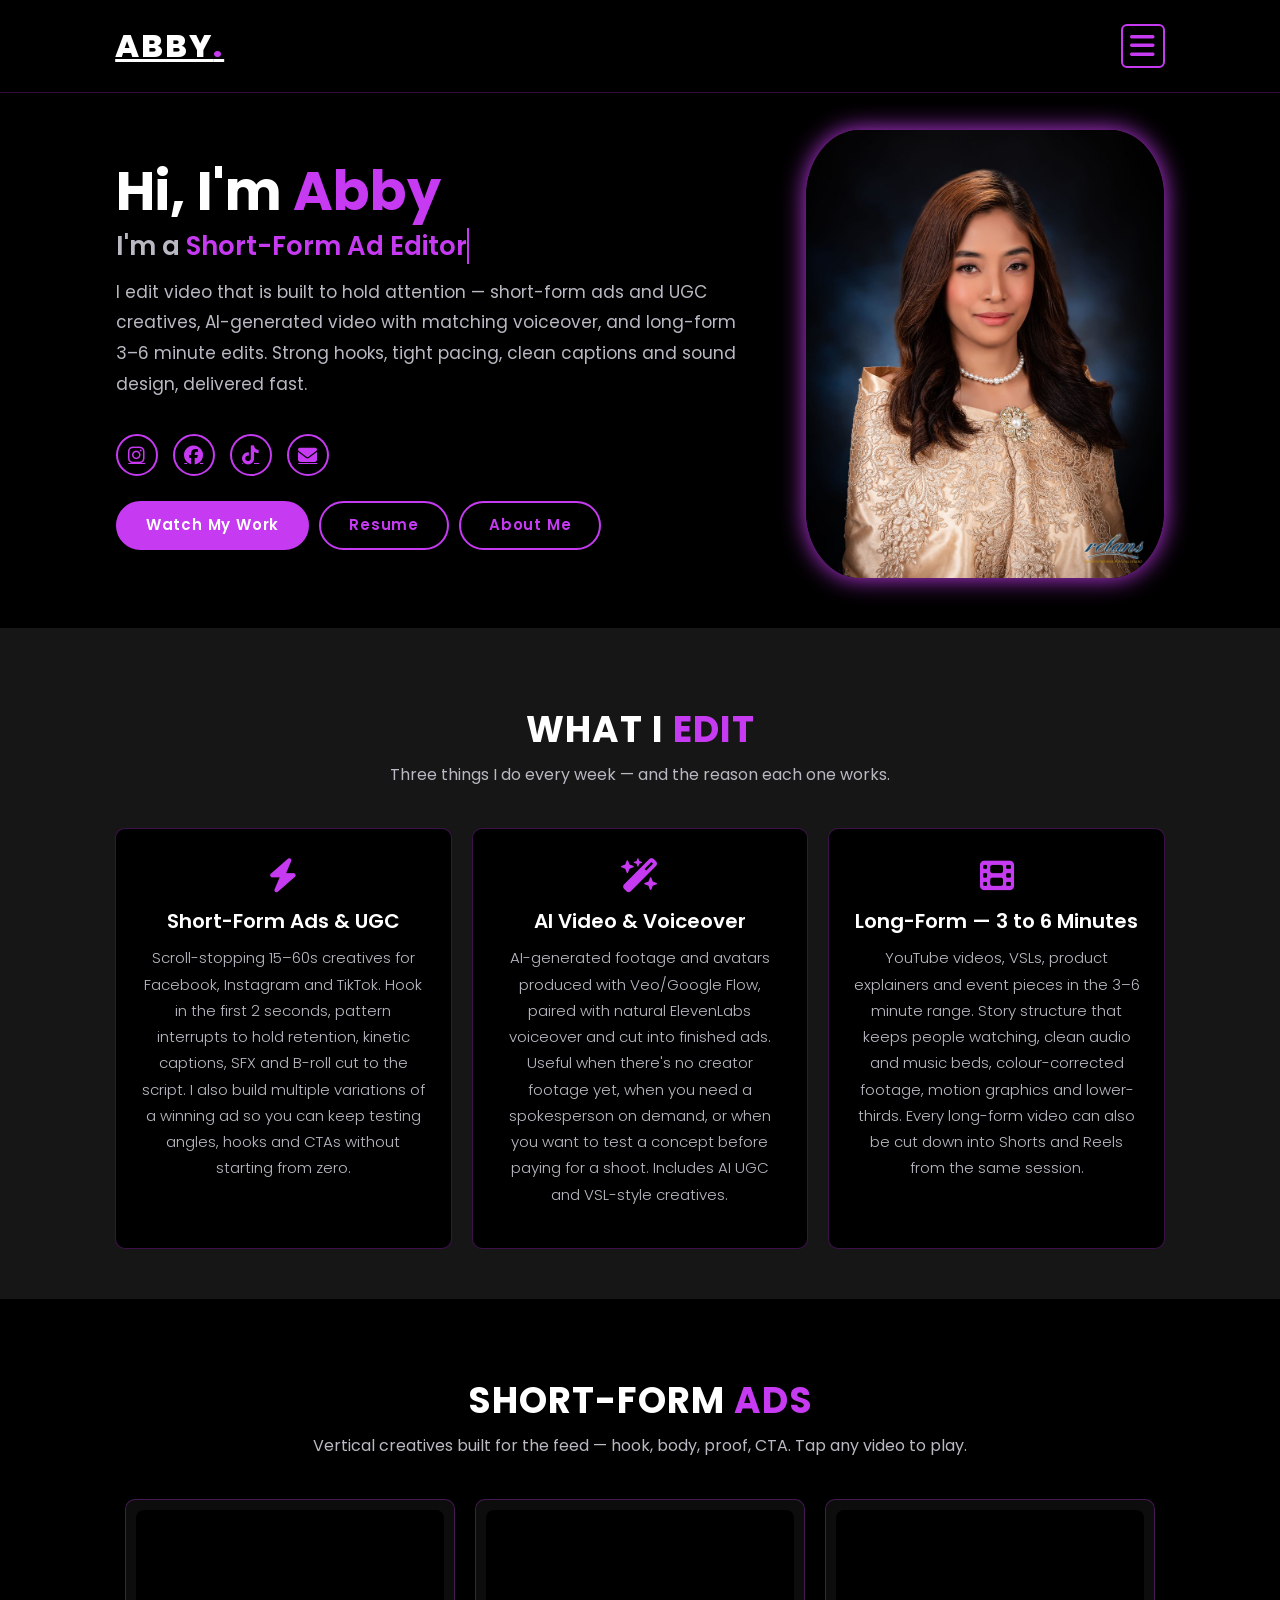
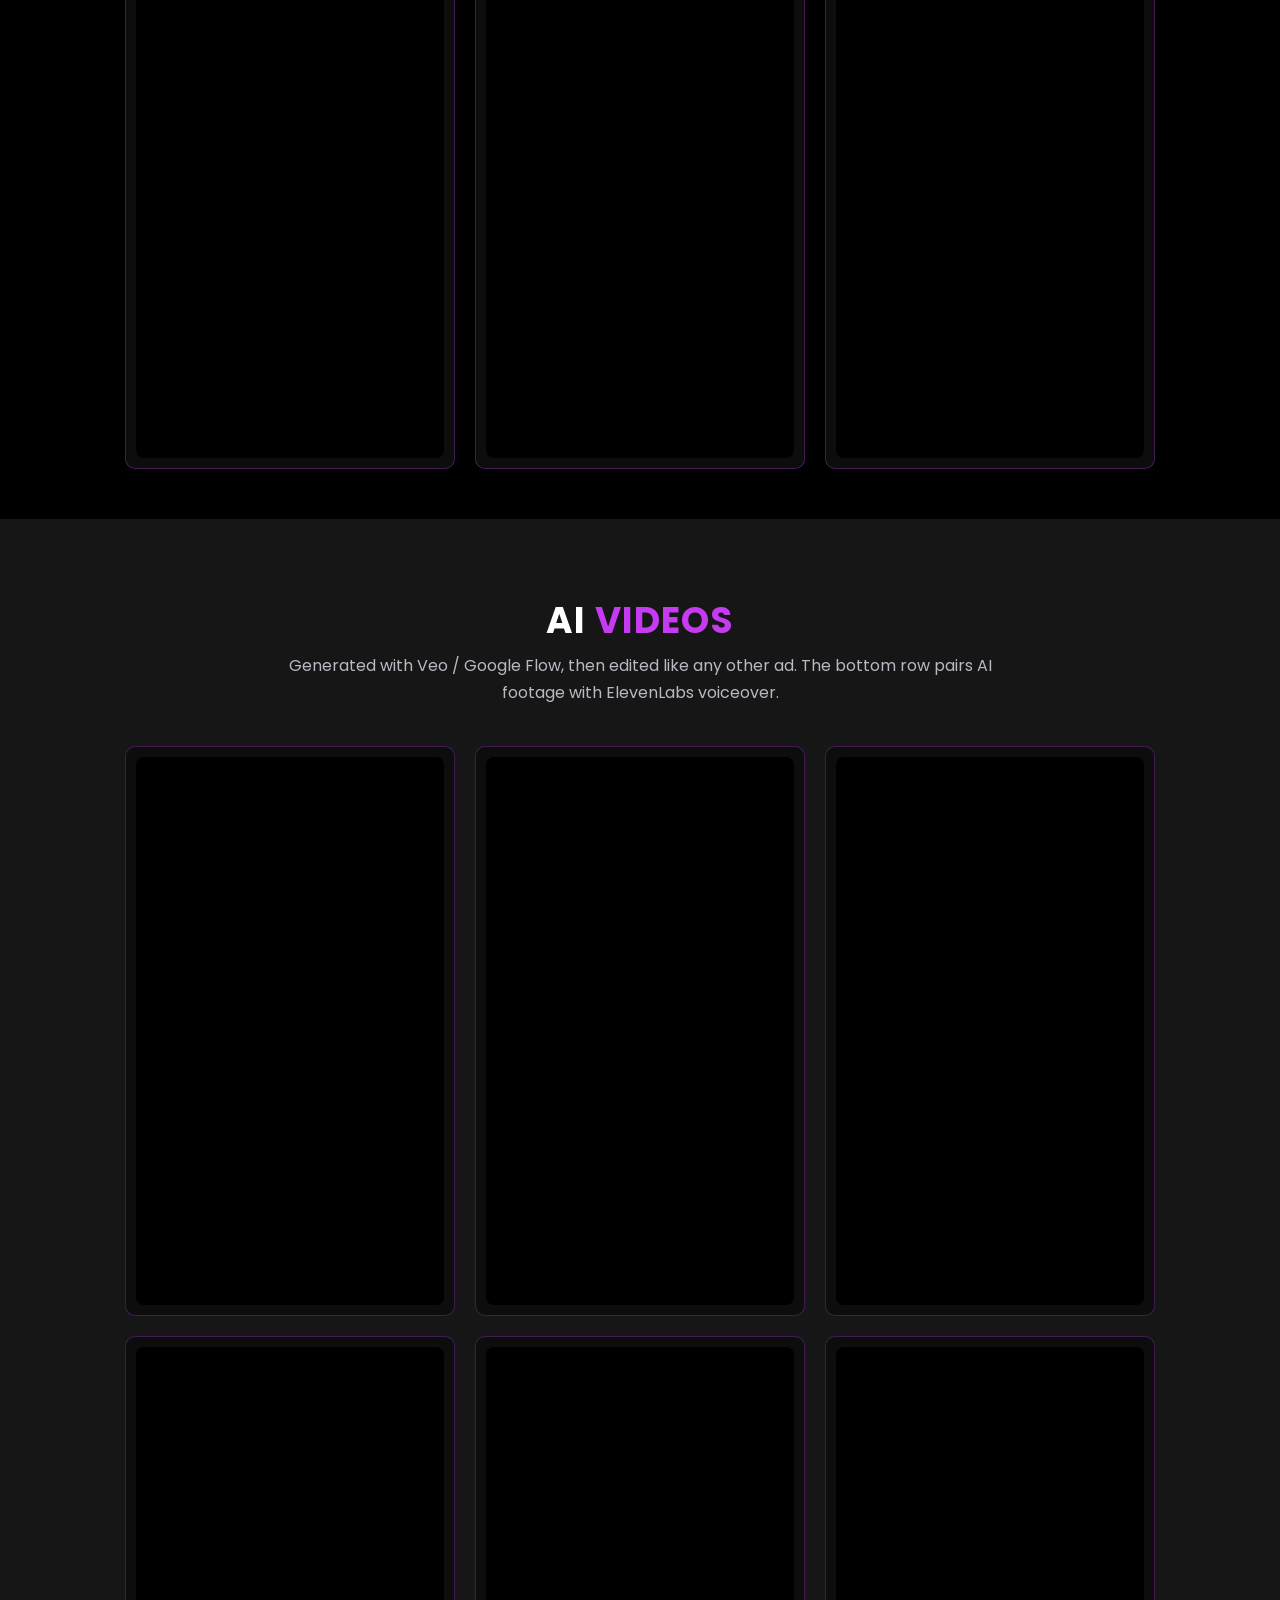
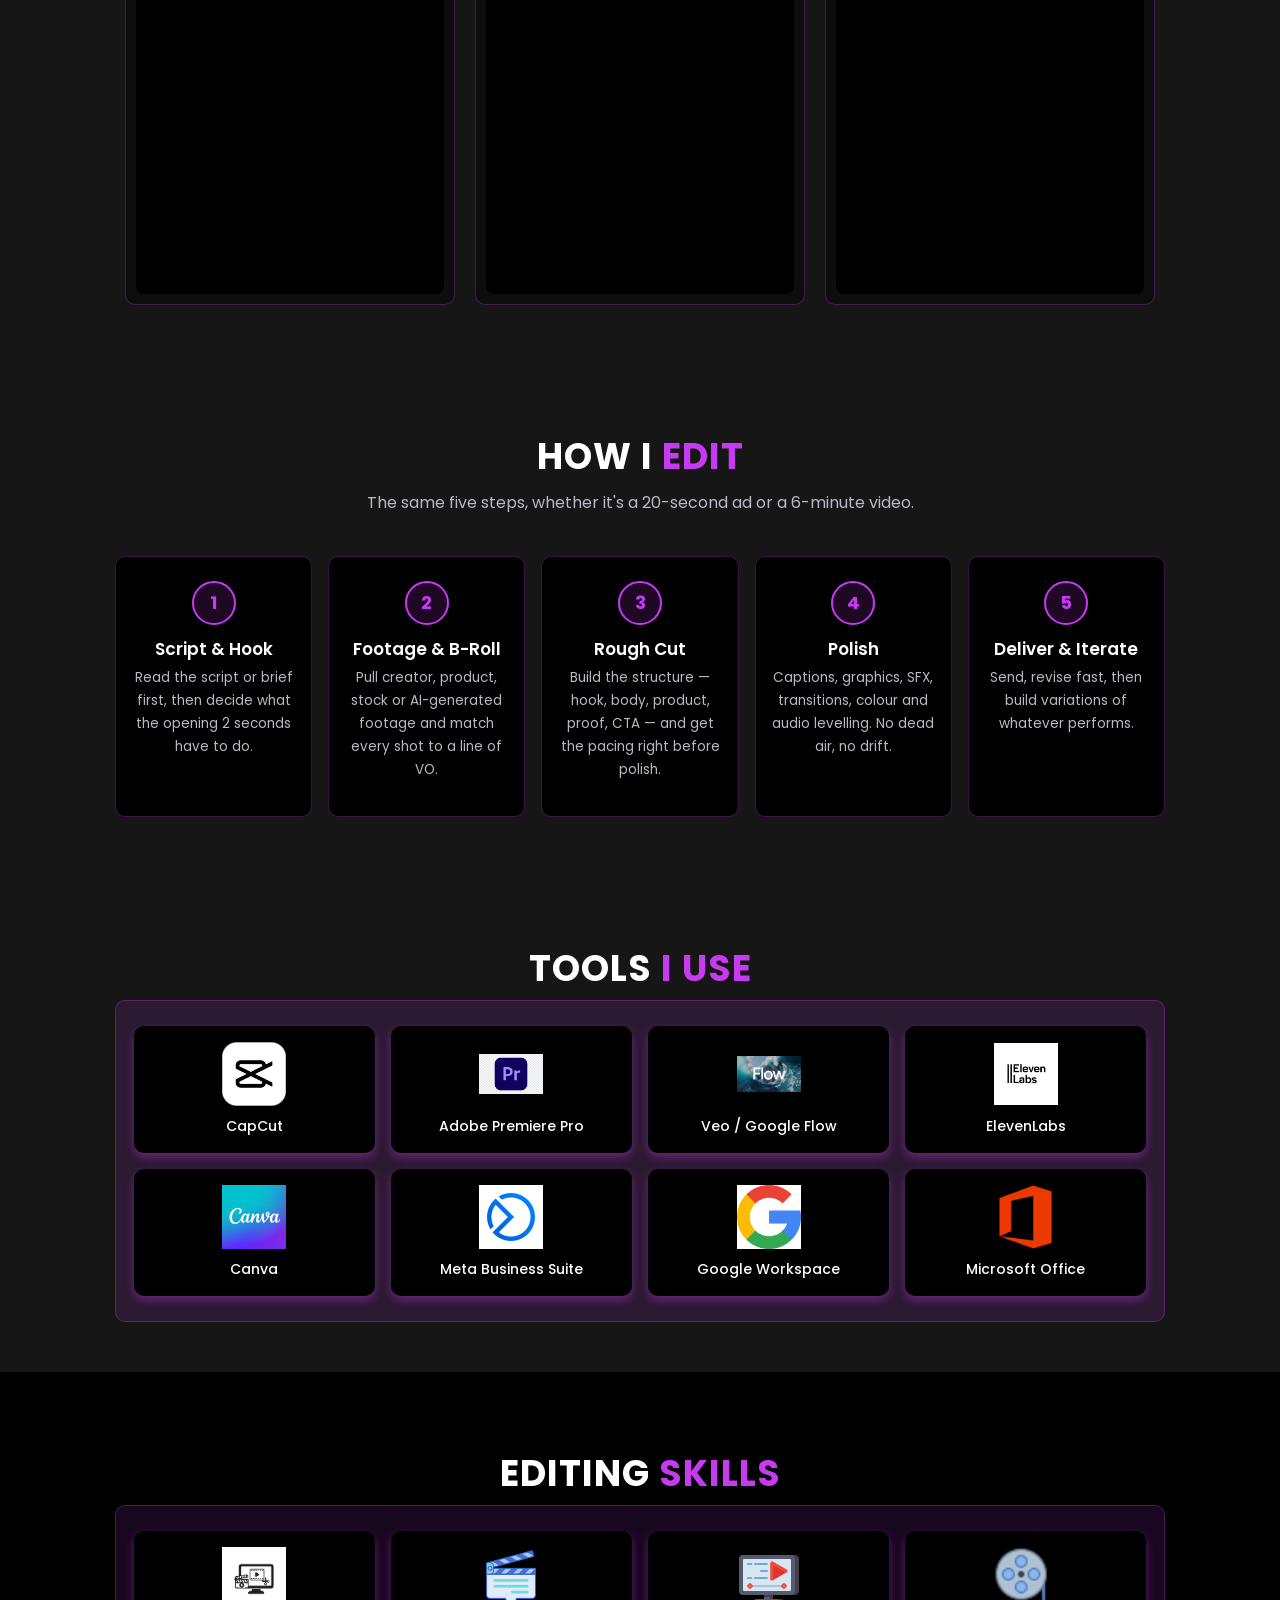
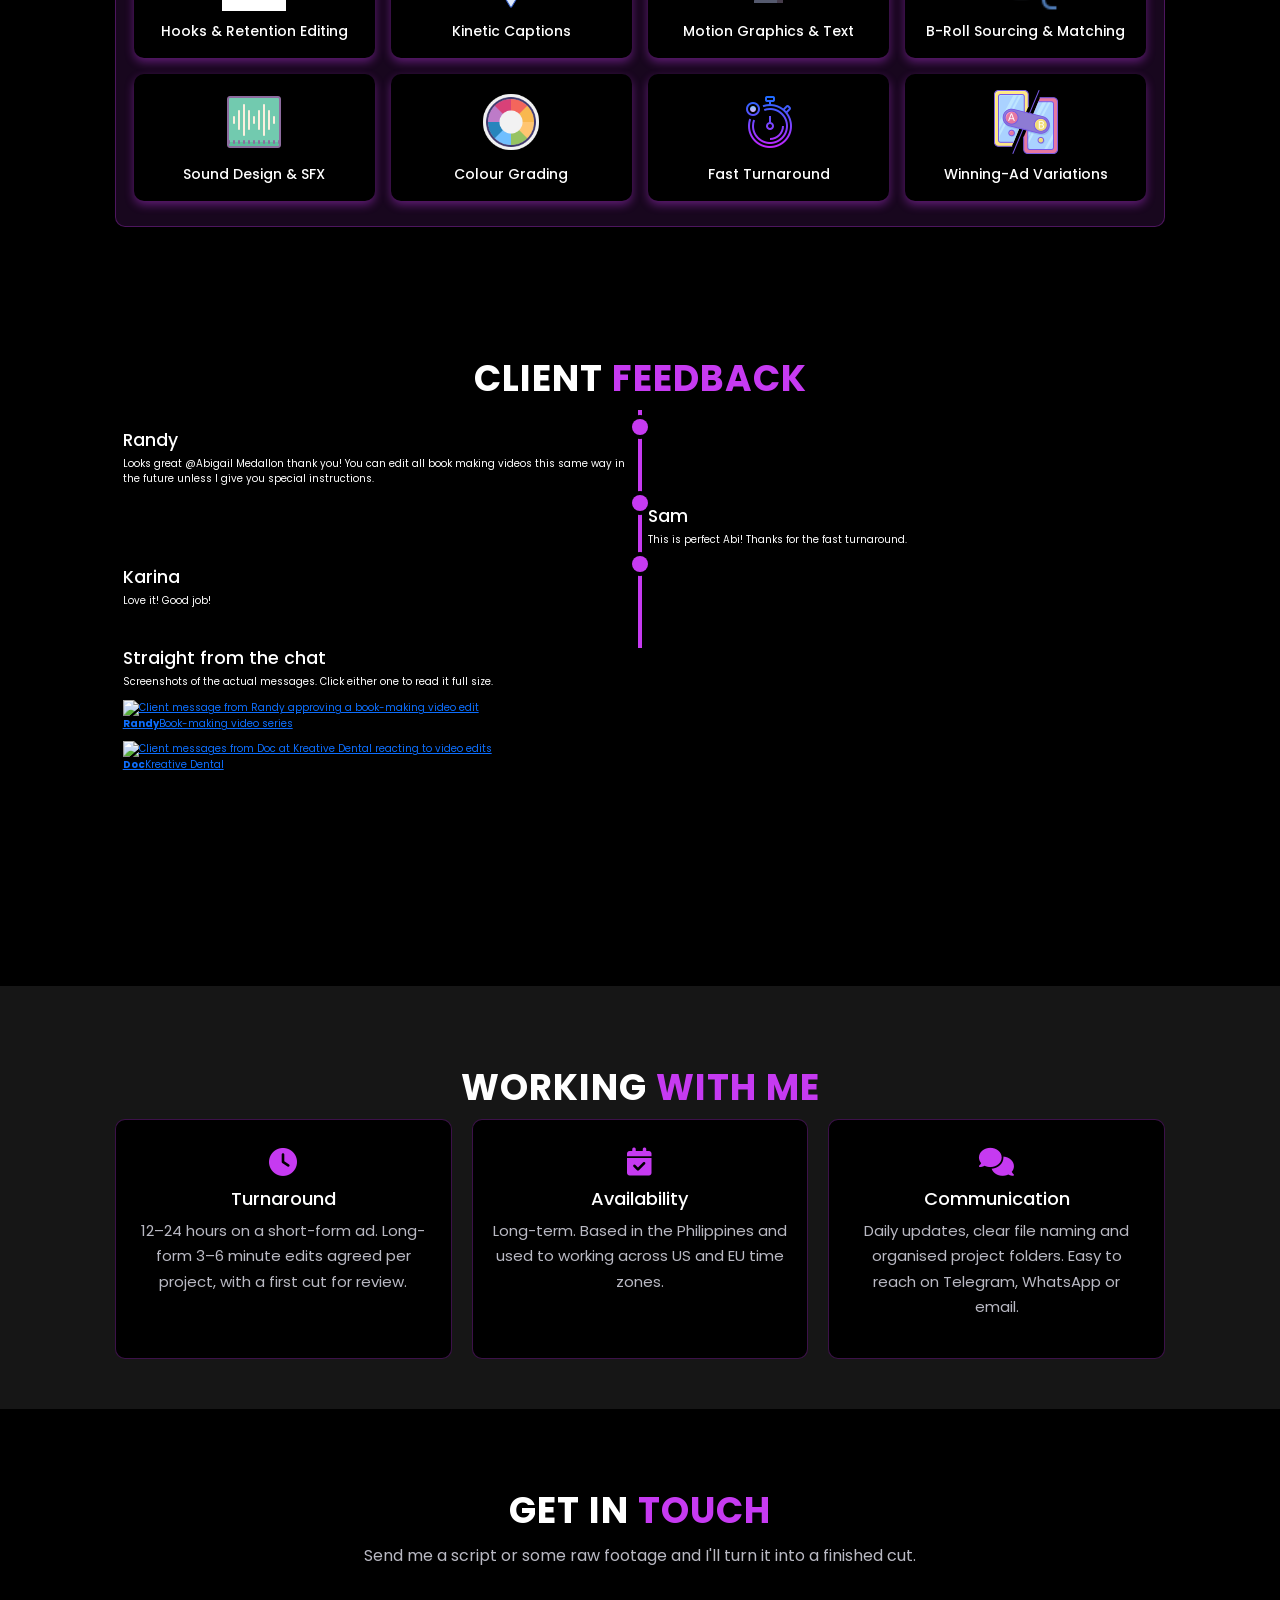
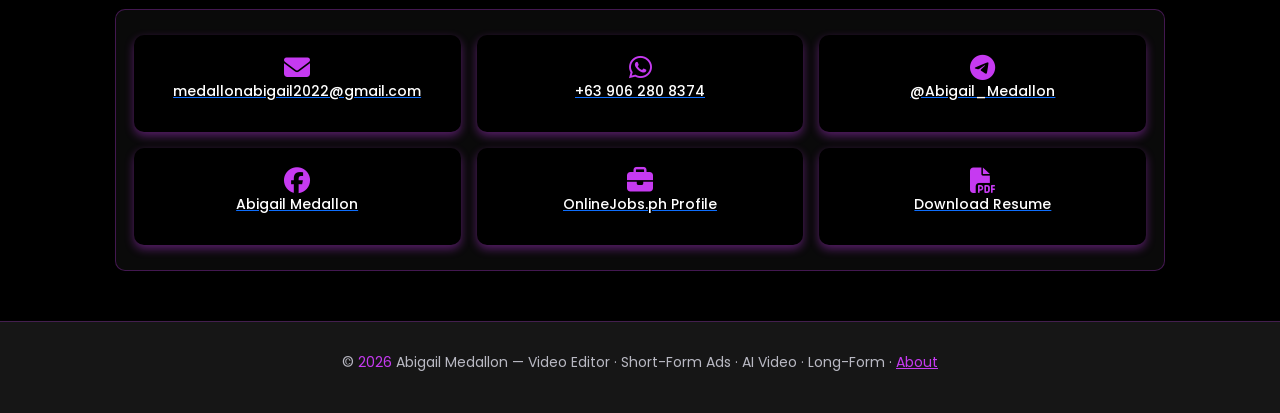
==== abby-video-portfolio/index.html @ ccd029a4 "Update index.html" ====
<!DOCTYPE html>
<html lang="en">
<head>
    <meta charset="UTF-8">
    <meta name="viewport" content="width=device-width, initial-scale=1.0">
    <title>Abby Medallon — Video Editor | Short-Form Ads, AI Video & Long-Form</title>
    <meta name="description" content="Abigail (Abby) Medallon — video editor specialising in short-form ads and UGC creatives, AI-generated video with voiceover, and long-form 3–6 minute edits. CapCut, Premiere Pro, Veo, ElevenLabs.">
    <link rel="icon" type="image/x-icon" href="assets/image/Abby.jpg">
    <link rel="stylesheet" href="https://cdn.jsdelivr.net/npm/bootstrap@5.3.3/dist/css/bootstrap.min.css">
    <link rel="stylesheet" href="https://cdnjs.cloudflare.com/ajax/libs/font-awesome/6.6.0/css/all.min.css" crossorigin="anonymous" referrerpolicy="no-referrer">
    <link rel="stylesheet" href="assets/css/style.css">
</head>
<body>
    <header class="header">
        <a href="index.html" class="logo">ABBY<span>.</span></a>
        <i id="menu-icon" class="fas fa-bars"></i>
        <nav class="nav-links">
            <a href="#home">Home</a>
            <a href="#services">Services</a>
            <a href="#short-form">Short-Form</a>
            <a href="#ai-videos">AI Videos</a>
            <a href="#process">Process</a>
            <a href="#tools">Tools</a>
            <a href="#feedback">Feedback</a>
            <a href="#contact">Contact</a>
            <a href="about.html">About</a>
        </nav>
    </header>

    <main>
        <!-- ============================= HERO ============================= -->
        <section class="home" id="home">
            <div class="home-content">
                <h1>Hi, I'm <span>Abby</span></h1>
                <h3 class="typing-text">I'm a <span></span></h3>
                <p>
                    I edit video that is built to hold attention — short-form ads and UGC creatives,
                    AI-generated video with matching voiceover, and long-form 3–6 minute edits.
                    Strong hooks, tight pacing, clean captions and sound design, delivered fast.
                </p>
                <div class="social-icon">
                    <a href="https://www.instagram.com/abigail_medallon/" target="_blank" rel="noreferrer" aria-label="Instagram"><i class="fa-brands fa-instagram"></i></a>
                    <a href="https://www.facebook.com/profile.php?id=61570184532634" target="_blank" rel="noreferrer" aria-label="Facebook"><i class="fa-brands fa-facebook"></i></a>
                    <a href="https://www.tiktok.com/@abbygailadrales" target="_blank" rel="noreferrer" aria-label="TikTok"><i class="fa-brands fa-tiktok"></i></a>
                    <a href="mailto:medallonabigail2022@gmail.com" aria-label="Email"><i class="fa-solid fa-envelope"></i></a>
                </div>
                <div class="d-flex flex-wrap gap-3">
                    <a href="#short-form" class="btn btn-solid">Watch My Work</a>
                    <a href="assets/image/Abigail_Medallon_Resume.pdf" class="btn" target="_blank" rel="noreferrer">Resume</a>
                    <a href="about.html" class="btn">About Me</a>
                </div>
            </div>
            <div class="home-img">
                <img src="assets/image/Abby.jpg" alt="Portrait of Abby Medallon, video editor">
            </div>
            </div>
        </section>
        <section class="services" id="services">
            <h2 class="heading">WHAT I <span>EDIT</span></h2>
            <p class="sub-heading">
                Three things I do every week — and the reason each one works.
            </p>
            <div class="services-container">
                <div class="costumer-box">
                    <div class="services-info">
                        <i class="fa-solid fa-bolt"></i>
                        <h4>Short-Form Ads &amp; UGC</h4>
                        <p>
                            Scroll-stopping 15–60s creatives for Facebook, Instagram and TikTok.
                            Hook in the first 2 seconds, pattern interrupts to hold retention,
                            kinetic captions, SFX and B-roll cut to the script. I also build
                            multiple variations of a winning ad so you can keep testing angles,
                            hooks and CTAs without starting from zero.
                        </p>
                    </div>
                </div>
                <div class="costumer-box">
                    <div class="services-info">
                        <i class="fa-solid fa-wand-magic-sparkles"></i>
                        <h4>AI Video &amp; Voiceover</h4>
                        <p>
                            AI-generated footage and avatars produced with Veo/Google Flow,
                            paired with natural ElevenLabs voiceover and cut into finished ads.
                            Useful when there's no creator footage yet, when you need a spokesperson
                            on demand, or when you want to test a concept before paying for a shoot.
                            Includes AI UGC and VSL-style creatives.
                        </p>
                    </div>
                </div>

                <div class="costumer-box">
                    <div class="services-info">
                        <i class="fa-solid fa-film"></i>
                        <h4>Long-Form — 3 to 6 Minutes</h4>
                        <p>
                            YouTube videos, VSLs, product explainers and event pieces in the
                            3–6 minute range. Story structure that keeps people watching,
                            clean audio and music beds, colour-corrected footage, motion graphics
                            and lower-thirds. Every long-form video can also be cut down into
                            Shorts and Reels from the same session.
                        </p>
                    </div>
                </div>
            </div>
        </section>
        <!-- ============================= SHORT-FORM ============================= -->
        <section class="reels" id="short-form">
            <h2 class="heading">SHORT-FORM <span>ADS</span></h2>
            <p class="sub-heading">
                Vertical creatives built for the feed — hook, body, proof, CTA. Tap any video to play.
            </p>
            <div class="reel-grid">
                <div class="reel-card">
                    <iframe class="reel-video" loading="lazy"
                        src="https://www.facebook.com/plugins/video.php?height=476&href=https%3A%2F%2Fwww.facebook.com%2Freel%2F1531392857984286%2F&show_text=false&width=267&t=0"
                        scrolling="no" frameborder="0"
                        allow="autoplay; clipboard-write; encrypted-media; picture-in-picture; web-share"
                        allowfullscreen title="Short-form ad sample 1"></iframe>
                    
                </div>

                <div class="reel-card">
                    <iframe class="reel-video" loading="lazy"
                        src="https://www.facebook.com/plugins/video.php?height=476&href=https%3A%2F%2Fwww.facebook.com%2Freel%2F1408809867466413%2F&show_text=false&width=267&t=0"
                        scrolling="no" frameborder="0"
                        allow="autoplay; clipboard-write; encrypted-media; picture-in-picture; web-share"
                        allowfullscreen title="Short-form ad sample 2"></iframe>
                   
                </div>

                <div class="reel-card">
                    <iframe class="reel-video" loading="lazy"
                        src="https://www.facebook.com/plugins/video.php?height=476&href=https%3A%2F%2Fwww.facebook.com%2Freel%2F1159867676261383%2F&show_text=false&width=267&t=0"
                        scrolling="no" frameborder="0"
                        allow="autoplay; clipboard-write; encrypted-media; picture-in-picture; web-share"
                        allowfullscreen title="Short-form ad sample 3"></iframe>
                    
                </div>
            </div>
        </section>

        <!-- ============================= AI VIDEOS ============================= -->
        <section class="reels alt" id="ai-videos">
            <h2 class="heading">AI <span>VIDEOS</span></h2>
            <p class="sub-heading">
                Generated with Veo / Google Flow, then edited like any other ad. The bottom row pairs
                AI footage with ElevenLabs voiceover.
            </p>
            <div class="reel-grid">
                <div class="reel-card">
                    <iframe class="reel-video" loading="lazy"
                        src="https://www.facebook.com/plugins/video.php?height=476&href=https%3A%2F%2Fwww.facebook.com%2Freel%2F1027217783003502%2F&show_text=false&width=267&t=0"
                        scrolling="no" frameborder="0"
                        allow="autoplay; clipboard-write; encrypted-media; picture-in-picture; web-share"
                        allowfullscreen title="AI video sample 1"></iframe>
                    
                </div>

                <div class="reel-card">
                    <iframe class="reel-video" loading="lazy"
                        src="https://www.facebook.com/plugins/video.php?height=476&href=https%3A%2F%2Fwww.facebook.com%2Freel%2F1665699967817508%2F&show_text=false&width=267&t=0"
                        scrolling="no" frameborder="0"
                        allow="autoplay; clipboard-write; encrypted-media; picture-in-picture; web-share"
                        allowfullscreen title="AI video sample 2"></iframe>
                   
                </div>

                <div class="reel-card">
                    <iframe class="reel-video" loading="lazy"
                        src="https://www.facebook.com/plugins/video.php?height=476&href=https%3A%2F%2Fwww.facebook.com%2Freel%2F1013459857963454%2F&show_text=false&width=267&t=0"
                        scrolling="no" frameborder="0"
                        allow="autoplay; clipboard-write; encrypted-media; picture-in-picture; web-share"
                        allowfullscreen title="AI video sample 3"></iframe>
                 
                </div>

                <div class="reel-card">
                    <iframe class="reel-video" loading="lazy"
                        src="https://www.facebook.com/plugins/video.php?height=476&href=https%3A%2F%2Fwww.facebook.com%2Freel%2F1434605571874155%2F&show_text=false&width=267&t=0"
                        scrolling="no" frameborder="0"
                        allow="autoplay; clipboard-write; encrypted-media; picture-in-picture; web-share"
                        allowfullscreen title="AI video with voiceover sample 1"></iframe>
                   
                </div>

                <div class="reel-card">
                    <iframe class="reel-video" loading="lazy"
                        src="https://www.facebook.com/plugins/video.php?height=476&href=https%3A%2F%2Fwww.facebook.com%2Freel%2F2117017108888094%2F&show_text=false&width=267&t=0"
                        scrolling="no" frameborder="0"
                        allow="autoplay; clipboard-write; encrypted-media; picture-in-picture; web-share"
                        allowfullscreen title="AI video with voiceover sample 2"></iframe>

                </div>

                 <div class="reel-card">
                    <iframe class="reel-video" loading="lazy"
                         src="https://www.facebook.com/plugins/video.php?height=476&href=https%3A%2F%2Fwww.facebook.com%2Freel%2F3682260078606252%2F&show_text=false&width=267&t=0"
                         scrolling="no" frameborder="0"
                         allow="autoplay; clipboard-write; encrypted-media; picture-in-picture; web-share"
                         allowfullscreen title="AI video with voiceover"></iframe>

                </div>
        </section>
        <!-- ============================= LONG-FORM ============================= -->
        <!-- ============================= PROCESS ============================= -->
        <section class="process" id="process">
            <h2 class="heading">HOW I <span>EDIT</span></h2>
            <p class="sub-heading">
                The same five steps, whether it's a 20-second ad or a 6-minute video.
            </p>
            <div class="process-grid">
                <div class="process-step">
                    <div class="step-no">1</div>
                    <h4>Script &amp; Hook</h4>
                    <p>Read the script or brief first, then decide what the opening 2 seconds have to do.</p>
                </div>
                <div class="process-step">
                    <div class="step-no">2</div>
                    <h4>Footage &amp; B-Roll</h4>
                    <p>Pull creator, product, stock or AI-generated footage and match every shot to a line of VO.</p>
                </div>
                <div class="process-step">
                    <div class="step-no">3</div>
                    <h4>Rough Cut</h4>
                    <p>Build the structure — hook, body, product, proof, CTA — and get the pacing right before polish.</p>
                </div>
                <div class="process-step">
                    <div class="step-no">4</div>
                    <h4>Polish</h4>
                    <p>Captions, graphics, SFX, transitions, colour and audio levelling. No dead air, no drift.</p>
                </div>
                <div class="process-step">
                    <div class="step-no">5</div>
                    <h4>Deliver &amp; Iterate</h4>
                    <p>Send, revise fast, then build variations of whatever performs.</p>
                </div>
            </div>
        </section>

        <!-- ============================= TOOLS ============================= -->
        <section class="tools" id="tools">
            <h2 class="heading">TOOLS <span>I USE</span></h2>
            <div class="container">
                <div class="row">
                    <div class="bar"><div class="info"><img src="assets/image/Capcut.png" alt="CapCut"><span>CapCut</span></div></div>
                    <div class="bar"><div class="info"><img src="assets/image/premierpro.jpg" alt="Adobe Premiere Pro"><span>Adobe Premiere Pro</span></div></div>
                    <div class="bar"><div class="info"><img src="assets/image/Google-Flow-logo.jpg" alt="Google Flow / Veo"><span>Veo / Google Flow</span></div></div>
                    <div class="bar"><div class="info"><img src="assets/image/elebenlabs.png" alt="ElevenLabs"><span>ElevenLabs</span></div></div>
                    <div class="bar"><div class="info"><img src="assets/image/Canva.jpeg" alt="Canva"><span>Canva</span></div></div>
                    <div class="bar"><div class="info"><img src="assets/image/Meta_Business_Suite.png" alt="Meta Business Suite"><span>Meta Business Suite</span></div></div>
                    <div class="bar"><div class="info"><img src="assets/image/Google_Suite.png" alt="Google Workspace"><span>Google Workspace</span></div></div>
                    <div class="bar"><div class="info"><img src="assets/image/Microsoft_Suite.png" alt="Microsoft Office"><span>Microsoft Office</span></div></div>
                </div>
            </div>
        </section>

        <!-- ============================= SKILLS ============================= -->
        <section class="skills" id="skills">
            <h2 class="heading">EDITING <span>SKILLS</span></h2>
            <div class="container">
                <div class="row">
                    <div class="bar"><div class="info"><img src="assets/image/Video_Editing.png" alt="Video editing"><span>Hooks &amp; Retention Editing</span></div></div>
                    <div class="bar"><div class="info"><img src="assets/image/Creative_Skills.png" alt="Captions"><span>Kinetic Captions</span></div></div>
                    <div class="bar"><div class="info"><img src="assets/image/Graphic_Design.png" alt="Motion graphics"><span>Motion Graphics &amp; Text</span></div></div>
                    <div class="bar"><div class="info"><img src="assets/image/Organizational_Skills.png" alt="B-roll sourcing"><span>B-Roll Sourcing &amp; Matching</span></div></div>
                    <div class="bar"><div class="info"><img src="assets/image/Adaptability.png" alt="Sound design"><span>Sound Design &amp; SFX</span></div></div>
                    <div class="bar"><div class="info"><img src="assets/image/Social_Media_Management.png" alt="Colour grading"><span>Colour Grading</span></div></div>
                    <div class="bar"><div class="info"><img src="assets/image/Ability_to_Work_Under_Pressure.png" alt="Fast turnaround"><span>Fast Turnaround</span></div></div>
                    <div class="bar"><div class="info"><img src="assets/image/Good_time_for_management.png" alt="Ad variations"><span>Winning-Ad Variations</span></div></div>
                </div>
            </div>
        </section>

        <!-- ============================= FEEDBACK ============================= -->
    <section class="feedback" id="feedback"> <h2 class="heading">CLIENT <span>FEEDBACK</span></h2> <div class="container"> <div class="timeline-bs"> <div class="timeline-line"></div> 

                <div class="timeline-item">  
                    <span class="timeline-dot"></span>  
                    <div class="row g-4 align-items-stretch">  
                        <div class="col-12 col-lg-6">  
                            <div class="timeline-card">  
                                <div class="tag"><h3>Randy</h3></div>  
                                <p class="mb-0">Looks great @Abigail Medallon thank you! You can edit all book making videos this same way in the future unless I give you special instructions.</p>  
                            </div>  
                        </div>  
                        <div class="d-none d-lg-block col-lg-6"></div>  
                    </div>  
                </div>

                <div class="timeline-item">  
                    <span class="timeline-dot"></span>  
                    <div class="row g-4 align-items-stretch">  
                        <div class="d-none d-lg-block col-lg-6"></div>  
                        <div class="col-12 col-lg-6">  
                            <div class="timeline-card">  
                                <div class="tag"><h3>Sam</h3></div>  
                                <p class="mb-0">This is perfect Abi! Thanks for the fast turnaround.</p>  
                            </div>  
                        </div>  
                    </div>  
                </div>

                <div class="timeline-item">  
                    <span class="timeline-dot"></span>  
                    <div class="row g-4 align-items-stretch">  
                        <div class="col-12 col-lg-6">  
                            <div class="timeline-card">  
                                <div class="tag"><h3>Karina</h3></div>  
                                <p class="mb-0">Love it! Good job!</p>  
                            </div>  
                        </div>  
                        <div class="d-none d-lg-block col-lg-6"></div>  
                    </div>  
                </div>  
            </div>
         <h3 class="proof-heading">Straight from the chat</h3>
        <p class="proof-note">
            Screenshots of the actual messages. Click either one to read it full size.
        </p>
        <div class="proof-grid">
            <a class="proof-card" href="assets/image/proof-randy.jpg" target="_blank" rel="noreferrer">
                <div class="proof-shot">
                    <img src="assets/image/proof-randy.jpg" alt="Client message from Randy approving a book-making video edit" loading="lazy">
                </div>
                <p class="proof-cap"><strong>Randy</strong>Book-making video series</p>
            </a>
            <a class="proof-card" href="assets/image/proof-doc.jpg" target="_blank" rel="noreferrer">
                <div class="proof-shot">
                    <img src="assets/image/proof-doc.jpg" alt="Client messages from Doc at Kreative Dental reacting to video edits" loading="lazy">
                </div>
                <p class="proof-cap"><strong>Doc</strong>Kreative Dental</p>
            </a>
        </div>
            <div class="more-feedback">  
                <div class="reel-wrapper">  
                    <iframe class="reel-iframe" loading="lazy"  
                        src="https://www.facebook.com/plugins/video.php?href=https%3A%2F%2Fwww.facebook.com%2Freel%2F4122361618042357%2F&show_text=false"  
                        scrolling="no" frameborder="0" allowfullscreen  
                        allow="autoplay; clipboard-write; encrypted-media; picture-in-picture; web-share"  
                        title="Client feedback video"></iframe>  
                </div>  
            </div>  
        </div>  
</section>

        <!-- ============================= AVAILABILITY ============================= -->
        <section class="availability">
            <h2 class="heading">WORKING <span>WITH ME</span></h2>
            <div class="avail-grid">
                <div class="avail-box">
                    <i class="fa-solid fa-clock"></i>
                    <h4>Turnaround</h4>
                    <p>12–24 hours on a short-form ad. Long-form 3–6 minute edits agreed per project, with a first cut for review.</p>
                </div>
                <div class="avail-box">
                    <i class="fa-solid fa-calendar-check"></i>
                    <h4>Availability</h4>
                    <p>Long-term. Based in the Philippines and used to working across US and EU time zones.</p>
                </div>
                <div class="avail-box">
                    <i class="fa-solid fa-comments"></i>
                    <h4>Communication</h4>
                    <p>Daily updates, clear file naming and organised project folders. Easy to reach on Telegram, WhatsApp or email.</p>
                </div>
            </div>
        </section>

        <!-- ============================= CONTACT ============================= -->
        <section class="contact" id="contact">
            <h2 class="heading">GET IN <span>TOUCH</span></h2>
            <p class="sub-heading">
                Send me a script or some raw footage and I'll turn it into a finished cut.
            </p>
            <div class="container">
                <div class="row">
                    <div class="bar">
                        <div class="info">
                            <a href="mailto:medallonabigail2022@gmail.com">
                                <i class="fas fa-envelope"></i>
                                <p>medallonabigail2022@gmail.com</p>
                            </a>
                        </div>
                    </div>
                    <div class="bar">
                        <div class="info">
                            <a href="https://wa.me/639062808374" target="_blank" rel="noreferrer">
                                <i class="fab fa-whatsapp"></i>
                                <p>+63 906 280 8374</p>
                            </a>
                        </div>
                    </div>
                    <div class="bar">
                        <div class="info">
                            <a href="https://t.me/Abigail_Medallon" target="_blank" rel="noreferrer">
                                <i class="fab fa-telegram"></i>
                                <p>@Abigail_Medallon</p>
                            </a>
                        </div>
                    </div>
                    <div class="bar">
                        <div class="info">
                            <a href="https://www.facebook.com/profile.php?id=61570184532634" target="_blank" rel="noreferrer">
                                <i class="fab fa-facebook"></i>
                                <p>Abigail Medallon</p>
                            </a>
                        </div>
                    </div>
                    <div class="bar">
                        <div class="info">
                            <a href="https://www.onlinejobs.ph/jobseekers/info/3880624" target="_blank" rel="noreferrer">
                                <i class="fas fa-briefcase"></i>
                                <p>OnlineJobs.ph Profile</p>
                            </a>
                        </div>
                    </div>
                    <div class="bar">
                        <div class="info">
                            <a href="assets/image/Abigail_Medallon_Resume.pdf" target="_blank" rel="noreferrer">
                                <i class="fas fa-file-pdf"></i>
                                <p>Download Resume</p>
                            </a>
                        </div>
                    </div>
                </div>
            </div>
        </section>
    </main>

    <footer class="footer">
        <p>&copy; <span id="year">2026</span> Abigail Medallon — Video Editor · Short-Form Ads · AI Video · Long-Form ·
            <a href="about.html">About</a></p>
    </footer>

    <script src="https://cdn.jsdelivr.net/npm/bootstrap@5.3.3/dist/js/bootstrap.bundle.min.js" defer></script>
    <script src="assets/js/main.js" defer></script>
</body>
</html>
---- abby-video-portfolio/assets/css/style.css ----
/*---------------------------------------------------------------
  Abby Medallon — Video Editing Portfolio
  Built on the same look & feel as abbiemedallon.github.io/mywebsite
---------------------------------------------------------------*/

@import url('https://fonts.googleapis.com/css2?family=Poppins:wght@300;400;500;600;700;800&family=Rajdhani:wght@400;500;600;700&display=swap');

* {
    box-sizing: border-box;
    margin: 0;
    padding: 0;
    text-decoration: none;
    border: none;
    outline: none;
    scroll-behavior: smooth;
    font-family: 'Poppins', sans-serif;
}

:root {
    --bg-color: #000000;
    --second-bg-color: #161616;
    --third-bg-color: #0d0d0d;
    --text-color: #ffffff;
    --muted-color: #b9b9c3;
    --main-color: #c63af1;
    --main-soft: rgba(198, 58, 241, 0.15);
}

html {
    font-size: 62.5%;
    overflow-x: hidden;
    scroll-behavior: smooth;
    scroll-padding-top: 10rem;
}

body {
    background: var(--bg-color);
    color: var(--text-color);
    padding-top: 9rem;
    overflow-x: hidden;
}

.container { max-width: 1170px; }

html::-webkit-scrollbar { width: 0.8rem; }
html::-webkit-scrollbar-track { background: var(--bg-color); }
html::-webkit-scrollbar-thumb { background: var(--main-color); border-radius: 1rem; }

span { color: var(--main-color); }

/*------------------------------ header ------------------------------*/
.header {
    position: fixed;
    top: 0;
    left: 0;
    width: 100%;
    padding: 2.2rem 9%;
    background: rgba(0, 0, 0, 0.85);
    backdrop-filter: blur(10px);
    display: flex;
    justify-content: space-between;
    align-items: center;
    z-index: 100;
    border-bottom: 1px solid rgba(198, 58, 241, 0.25);
}

.logo {
    font-size: 3.2rem;
    color: var(--text-color);
    font-weight: 800;
    letter-spacing: 0.2rem;
    cursor: pointer;
    transition: 0.3s ease;
}

.logo span { color: var(--main-color); }
.logo:hover { color: var(--main-color); }

.nav-links {
    display: flex;
    align-items: center;
    flex-wrap: nowrap;
}

.nav-links a {
    color: var(--text-color);
    padding: 1rem 1.1rem;
    white-space: nowrap;
    border-radius: 0.5rem;
    transition: 0.3s ease;
    font-size: 1.5rem;
    font-weight: 500;
    border-bottom: 3px solid transparent;
}

.nav-links a:hover,
.nav-links a.active {
    color: var(--main-color);
    border-bottom: 3px solid var(--main-color);
}

#menu-icon {
    font-size: 2.8rem;
    color: var(--main-color);
    display: none;
    cursor: pointer;
    width: 4.4rem;
    height: 4.4rem;
    align-items: center;
    justify-content: center;
    border: 2px solid var(--main-color);
    border-radius: 0.6rem;
    flex: 0 0 auto;
}

@media (max-width: 1280px) {
    #menu-icon { display: flex; }
    .nav-links {
        position: absolute;
        top: 100%;
        right: 0;
        width: 100%;
        border-left: 3px solid var(--main-color);
        border-bottom: 3px solid var(--main-color);
        border-bottom-left-radius: 2rem;
        padding: 1rem 5%;
        background-color: var(--second-bg-color);
        display: none;
        max-height: calc(100vh - 8rem);
        overflow-y: auto;
    }
    .nav-links { flex-direction: column; align-items: stretch; }
    .nav-links.active { display: flex; }
    .nav-links a {
        display: block;
        font-size: 1.7rem;
        margin: 0;
        padding: 1.3rem 0.5rem;
        border-bottom: 1px solid rgba(198, 58, 241, 0.2);
    }
    .nav-links a:last-child { border-bottom: none; }
}

/*------------------------------ sections ------------------------------*/
section { padding: 7rem 9% 5rem; }

.heading {
    font-size: 3.6rem;
    text-align: center;
    margin: 1rem 0 1rem;
    font-weight: 700;
    letter-spacing: 0.1rem;
}

.sub-heading {
    text-align: center;
    font-size: 1.6rem;
    color: var(--muted-color);
    max-width: 760px;
    margin: 0 auto 4rem;
    line-height: 1.7;
}

/*------------------------------ hero ------------------------------*/
.home {
    display: flex;
    justify-content: center;
    align-items: center;
    gap: 7rem;
    background: var(--bg-color);
    padding-top: 4rem;
}

.home-img img {
    width: 28vw;
    max-width: 400px;
    border-radius: 15%;
    box-shadow: 0 0 25px var(--main-color);
    display: block;
}

.home-content h1 {
    font-size: 5.4rem;
    font-weight: 700;
    line-height: 1.25;
}

.home-content h3 {
    font-size: 2.6rem;
    margin-bottom: 1.5rem;
    font-weight: 600;
    color: var(--muted-color);
}

.home-content p {
    font-size: 1.7rem;
    font-weight: 400;
    line-height: 1.8;
    color: var(--muted-color);
    max-width: 620px;
}

.typing-text {
    display: inline-block;
    font-size: 2.8rem;
    font-weight: 600;
    color: var(--text-color);
}

.typing-text span {
    position: relative;
    color: var(--main-color);
    white-space: nowrap;
    overflow: hidden;
    border-right: 2px solid var(--main-color);
    animation: typing 3.5s steps(30) infinite alternate, blink 3.5s infinite step-end alternate;
}

.typing-text span::before {
    content: 'Short-Form Ad Editor';
    animation: words 12s infinite;
}

@keyframes words {
    0%, 24%   { content: "Short-Form Ad Editor"; }
    25%, 49%  { content: "AI Video Creator"; }
    50%, 74%  { content: "Long-Form Editor"; }
    75%, 100% { content: "UGC / VSL Editor"; }
}

@keyframes typing {
    0%, 15%, 30%, 45%, 60%, 75%, 90% { width: 0; }
    5%, 20%, 35%, 50%, 65%, 80%, 95% { width: 100%; }
}

@keyframes blink {
    from { border-color: transparent; }
    to { border-color: var(--main-color); }
}

.social-icon a {
    display: inline-flex;
    justify-content: center;
    align-items: center;
    width: 4.2rem;
    height: 4.2rem;
    background: transparent;
    border: 0.2rem solid var(--main-color);
    font-size: 1.9rem;
    border-radius: 50%;
    color: var(--main-color);
    margin: 2.5rem 1.2rem 2.5rem 0;
    transition: 0.3s ease;
}

.social-icon a:hover {
    color: #fff;
    transform: translateY(-5px);
    background: var(--main-color);
    box-shadow: 0 0 20px var(--main-color);
}

.btn {
    display: inline-block;
    padding: 1.1rem 2.8rem;
    background: var(--bg-color);
    border-radius: 4rem;
    font-size: 1.5rem;
    color: var(--main-color);
    border: 2px solid var(--main-color);
    letter-spacing: 0.08rem;
    font-weight: 600;
    transition: 0.3s ease;
    cursor: pointer;
    text-align: center;
}

.btn:hover {
    transform: translateY(-3px);
    background-color: var(--main-color);
    color: #fff;
    box-shadow: 0 0 22px var(--main-color);
}

.btn-solid {
    background: var(--main-color);
    color: #fff;
}

.btn-solid:hover {
    background: var(--bg-color);
    color: var(--main-color);
}

/* quick stats under hero */
.stats {
    background: var(--second-bg-color);
    padding: 4rem 9%;
}

.stats-row {
    display: grid;
    grid-template-columns: repeat(4, 1fr);
    gap: 2rem;
    max-width: 1170px;
    margin: 0 auto;
}

.stat-box {
    background: var(--bg-color);
    border-radius: 1rem;
    padding: 2.5rem 1.5rem;
    text-align: center;
    box-shadow: 0 4px 14px rgba(198, 58, 241, 0.35);
    transition: 0.3s ease;
}

.stat-box:hover { transform: translateY(-5px); box-shadow: 0 6px 20px var(--main-color); }
.stat-box h3 { font-size: 2.8rem; color: var(--main-color); font-weight: 700; }
.stat-box p { font-size: 1.4rem; color: var(--muted-color); margin-top: 0.6rem; }

/*------------------------------ services ------------------------------*/
.services { background: var(--second-bg-color); }

.services-container {
    display: grid;
    grid-template-columns: repeat(3, 1fr);
    gap: 2rem;
    max-width: 1170px;
    margin: 0 auto;
}

.costumer-box {
    background: var(--bg-color);
    border-radius: 1rem;
    border: 1px solid rgba(198, 58, 241, 0.3);
    transition: transform 0.3s ease, background-color 0.3s ease;
}

.costumer-box:hover {
    background: var(--main-color);
    transform: translateY(-6px);
    box-shadow: 0 8px 24px rgba(198, 58, 241, 0.5);
}

.costumer-box:hover .services-info p,
.costumer-box:hover .services-info i { color: #fff; }

.costumer-box .services-info {
    display: flex;
    flex-direction: column;
    align-items: center;
    text-align: center;
    padding: 3rem 2.4rem;
}

.services-info i {
    font-size: 3.4rem;
    color: var(--main-color);
    margin-bottom: 1.6rem;
    transition: 0.3s ease;
}

.costumer-box:hover .services-info i { color: #fff; }

.services-info h4 {
    font-size: 2rem;
    font-weight: 600;
    margin-bottom: 1.2rem;
}

.services-info p {
    font-size: 1.5rem;
    font-weight: 300;
    line-height: 1.75;
    color: var(--muted-color);
    transition: 0.3s ease;
}

/*------------------------------ reels / video grids ------------------------------*/
.reels { background: var(--bg-color); }
.reels.alt { background: var(--second-bg-color); }

.reel-grid {
    display: flex;
    justify-content: center;
    gap: 2rem;
    flex-wrap: wrap;
    max-width: 1170px;
    margin: 0 auto;
}

.reel-card {
    max-width: 330px;
    flex: 1 1 300px;
    background: var(--third-bg-color);
    border-radius: 1rem;
    padding: 1rem;
    border: 1px solid rgba(198, 58, 241, 0.3);
    transition: 0.3s ease;
}

.reel-card:hover {
    transform: translateY(-6px);
    box-shadow: 0 8px 24px rgba(198, 58, 241, 0.45);
}

.reel-video {
    width: 100%;
    aspect-ratio: 9 / 16;
    border-radius: 0.8rem;
    display: block;
    background: #000;
}

.reel-card .reel-label {
    font-size: 1.4rem;
    color: var(--muted-color);
    text-align: center;
    margin-top: 1.2rem;
    line-height: 1.6;
}

.reel-card .reel-label strong {
    display: block;
    color: var(--text-color);
    font-size: 1.55rem;
    font-weight: 600;
    margin-bottom: 0.3rem;
}

/* horizontal (long-form) videos */
.long-grid {
    display: grid;
    grid-template-columns: repeat(2, 1fr);
    gap: 2.4rem;
    max-width: 1170px;
    margin: 0 auto;
}

.long-card {
    background: var(--third-bg-color);
    border-radius: 1rem;
    padding: 1.2rem;
    border: 1px solid rgba(198, 58, 241, 0.3);
    transition: 0.3s ease;
}

.long-card:hover {
    transform: translateY(-6px);
    box-shadow: 0 8px 24px rgba(198, 58, 241, 0.45);
}

.long-video {
    width: 100%;
    aspect-ratio: 16 / 9;
    border-radius: 0.8rem;
    display: block;
    background: #000;
}

.long-card .reel-label { text-align: left; padding: 0 0.4rem; }

/* placeholder slot for videos still to be added */
.video-placeholder {
    width: 100%;
    aspect-ratio: 16 / 9;
    border-radius: 0.8rem;
    border: 2px dashed rgba(198, 58, 241, 0.55);
    display: flex;
    flex-direction: column;
    align-items: center;
    justify-content: center;
    gap: 1rem;
    color: var(--muted-color);
    font-size: 1.5rem;
    text-align: center;
    padding: 2rem;
}

.video-placeholder i { font-size: 3rem; color: var(--main-color); }

/*------------------------------ process ------------------------------*/
.process { background: var(--second-bg-color); }

.process-grid {
    display: grid;
    grid-template-columns: repeat(5, 1fr);
    gap: 1.6rem;
    max-width: 1170px;
    margin: 0 auto;
}

.process-step {
    background: var(--bg-color);
    border-radius: 1rem;
    padding: 2.4rem 1.6rem;
    text-align: center;
    border: 1px solid rgba(198, 58, 241, 0.3);
    transition: 0.3s ease;
}

.process-step:hover { transform: translateY(-6px); box-shadow: 0 6px 20px rgba(198, 58, 241, 0.45); }

.process-step .step-no {
    display: inline-flex;
    align-items: center;
    justify-content: center;
    width: 4.4rem;
    height: 4.4rem;
    border-radius: 50%;
    background: var(--main-soft);
    border: 2px solid var(--main-color);
    color: var(--main-color);
    font-size: 1.8rem;
    font-weight: 700;
    margin-bottom: 1.4rem;
}

.process-step h4 { font-size: 1.7rem; font-weight: 600; margin-bottom: 0.8rem; }
.process-step p { font-size: 1.35rem; color: var(--muted-color); line-height: 1.7; }

/*------------------------------ skills & tools ------------------------------*/
.skills, .tools { background: var(--bg-color); }
.tools { background: var(--second-bg-color); }

.skills .container,
.tools .container {
    border-radius: 1rem;
    padding: 2.5rem;
    max-width: 1170px;
    margin: 0 auto;
    background: rgba(198, 58, 241, 0.12);
    border: 1px solid rgba(198, 58, 241, 0.3);
}

.skills .row,
.tools .row {
    display: grid;
    grid-template-columns: repeat(4, 1fr);
    gap: 1.6rem;
}

.skills .bar,
.tools .bar {
    padding: 1.6rem 1rem;
    border-radius: 1rem;
    background: var(--bg-color);
    box-shadow: 0 4px 10px rgba(198, 58, 241, 0.4);
    transition: 0.3s ease;
}

.skills .bar:hover,
.tools .bar:hover {
    transform: translateY(-5px);
    box-shadow: 0 6px 18px var(--main-color);
}

.skills .bar .info,
.tools .bar .info {
    display: flex;
    flex-direction: column;
    align-items: center;
    gap: 1rem;
}

.skills .bar .info img,
.tools .bar .info img {
    width: 6.4rem;
    height: 6.4rem;
    object-fit: contain;
}

.skills .bar .info span,
.tools .bar .info span {
    font-size: 1.4rem;
    font-weight: 500;
    text-align: center;
    color: var(--text-color);
}

/*------------------------------ feedback ------------------------------*/
.feedback { background: var(--bg-color); }

.timeline-bs {
    position: relative;
    max-width: 1100px;
    margin: 0 auto;
    padding: 2rem 0;
}

.timeline-bs .timeline-line {
    position: absolute;
    top: 0; bottom: 0;
    left: 50%;
    transform: translateX(-50%);
    width: 4px;
    background: var(--main-color);
    z-index: 0;
}

.timeline-bs .timeline-item { position: relative; padding-bottom: 2rem; }

.timeline-bs .timeline-dot {
    position: absolute;
    top: 12px;
    left: 50%;
    transform: translate(-50%, -50%);
    width: 16px;
    height: 16px;
    background: var(--main-color);
    border-radius: 50%;
    box-shadow: 0 0 0 4px var(--bg-color);
    z-index: 1;
}

/*------------------------------ availability / CTA ------------------------------*/
.availability { background: var(--second-bg-color); }

.avail-grid {
    display: grid;
    grid-template-columns: repeat(3, 1fr);
    gap: 2rem;
    max-width: 1170px;
    margin: 0 auto;
}

.avail-box {
    background: var(--bg-color);
    border-radius: 1rem;
    padding: 2.8rem 2rem;
    text-align: center;
    border: 1px solid rgba(198, 58, 241, 0.3);
}

.avail-box i { font-size: 2.8rem; color: var(--main-color); margin-bottom: 1.2rem; }
.avail-box h4 { font-size: 1.8rem; margin-bottom: 0.8rem; }
.avail-box p { font-size: 1.5rem; color: var(--muted-color); line-height: 1.7; }

/*------------------------------ contact ------------------------------*/
.contact { background: var(--bg-color); }

.contact .container {
    background: rgba(255, 255, 255, 0.04);
    border: 1px solid rgba(198, 58, 241, 0.3);
    border-radius: 1rem;
    padding: 2.5rem;
    max-width: 1170px;
    margin: 0 auto;
}

.contact .row {
    display: grid;
    grid-template-columns: repeat(3, 1fr);
    gap: 1.6rem;
}

.contact .bar {
    display: flex;
    align-items: center;
    justify-content: center;
    padding: 2rem 1rem;
    border-radius: 1rem;
    background: var(--bg-color);
    box-shadow: 0 4px 10px rgba(198, 58, 241, 0.4);
    transition: 0.3s ease;
}

.contact .bar:hover { transform: translateY(-5px); box-shadow: 0 6px 18px var(--main-color); }

.contact .bar .info {
    display: flex;
    flex-direction: column;
    align-items: center;
    gap: 0.8rem;
    text-align: center;
}

.contact .bar .info i { font-size: 2.6rem; color: var(--main-color); }
.contact .bar .info p { font-size: 1.4rem; font-weight: 500; color: var(--text-color); word-break: break-word; }

/*------------------------------ footer ------------------------------*/
.footer {
    background: var(--second-bg-color);
    text-align: center;
    padding: 3rem 9%;
    border-top: 1px solid rgba(198, 58, 241, 0.25);
}

.footer p { font-size: 1.4rem; color: var(--muted-color); }
.footer a { color: var(--main-color); }

/*------------------------------ about page ------------------------------*/
.about {
    display: flex;
    flex-direction: column;
    align-items: center;
    background: var(--bg-color);
}

.about-img img {
    width: 26vw;
    max-width: 340px;
    border-radius: 20%;
    box-shadow: 0 0 25px var(--main-color);
    display: block;
    margin: 0 auto 3rem;
}

.about-text { max-width: 900px; margin: 0 auto; }

.about-text p {
    font-size: 1.6rem;
    font-weight: 400;
    line-height: 1.85;
    margin-bottom: 1.6rem;
    color: var(--muted-color);
}

.about-text p span { color: var(--main-color); font-weight: 600; }

.experience { background: var(--second-bg-color); }

.exp-list { max-width: 900px; margin: 0 auto; }

.exp-item {
    background: var(--bg-color);
    border-left: 4px solid var(--main-color);
    border-radius: 0.8rem;
    padding: 2.2rem 2.4rem;
    margin-bottom: 1.8rem;
}

.exp-item h4 { font-size: 1.9rem; margin-bottom: 0.4rem; }
.exp-item .exp-meta { font-size: 1.35rem; color: var(--main-color); margin-bottom: 1rem; font-weight: 500; }
.exp-item p { font-size: 1.5rem; color: var(--muted-color); line-height: 1.75; }

.certificates { background: var(--bg-color); }

.certificates .row {
    display: grid;
    grid-template-columns: repeat(3, 1fr);
    gap: 1.8rem;
    max-width: 1170px;
    margin: 0 auto;
}

.certificates .bar {
    display: flex;
    flex-direction: column;
    background: var(--bg-color);
    border-radius: 1rem;
    padding: 1.6rem;
    box-shadow: 0 4px 10px rgba(198, 58, 241, 0.4);
    transition: 0.3s ease;
}

.certificates .bar:hover { transform: translateY(-5px); box-shadow: 0 6px 18px var(--main-color); }

.certificates .bar .info { text-align: center; }

.certificates .bar .info img {
    width: 100%;
    height: auto;
    border-radius: 0.5rem;
    margin-bottom: 1.2rem;
}

.certificates .bar .info p { font-size: 1.4rem; font-weight: 500; color: var(--text-color); }

/*------------------------------ responsive ------------------------------*/
@media (max-width: 1100px) {
    .stats-row { grid-template-columns: repeat(2, 1fr); }
    .process-grid { grid-template-columns: repeat(3, 1fr); }
    .skills .row, .tools .row { grid-template-columns: repeat(3, 1fr); }
    .certificates .row { grid-template-columns: repeat(2, 1fr); }
}

@media (max-width: 1000px) {
    body { padding-top: 7.5rem; }
    .home {
        flex-direction: column-reverse;
        text-align: center;
        gap: 4rem;
    }
    .home-content p { margin: 0 auto; }
    .home-img img { width: 62vw; max-width: 340px; margin: 0 auto; }
    .home-content h1 { font-size: 4.2rem; }
    .typing-text { font-size: 2.2rem; }
    .about-img img { width: 62vw; max-width: 300px; }
    .d-flex.flex-wrap { justify-content: center; }
    .long-grid { grid-template-columns: 1fr; }
}

@media (max-width: 900px) {
    section { padding: 5rem 5%; }
    .services-container { grid-template-columns: 1fr; }
    .avail-grid { grid-template-columns: 1fr; }
    .contact .row { grid-template-columns: repeat(2, 1fr); }
    .timeline-bs .timeline-line { display: none; }
    .timeline-bs .timeline-item .d-lg-block { display: none !important; }
    .timeline-bs .timeline-dot { left: 12px; transform: translateY(-50%); }
    .timeline-bs .timeline-item .row > .col-12 { padding-left: 2.6rem; }
}

@media (max-width: 700px) {
    .heading { font-size: 2.8rem; }
    .stats-row { grid-template-columns: repeat(2, 1fr); }
    .process-grid { grid-template-columns: repeat(2, 1fr); }
    .skills .row, .tools .row { grid-template-columns: repeat(2, 1fr); }
    .certificates .row { grid-template-columns: 1fr; }
    .contact .row { grid-template-columns: 1fr; }
    .home-content h1 { font-size: 3.4rem; }
    .typing-text { font-size: 1.9rem; }
    .header { padding: 1.8rem 6%; }
    .logo { font-size: 2.6rem; }
}

@media (max-width: 460px) {
    .process-grid { grid-template-columns: 1fr; }
    .skills .row, .tools .row { grid-template-columns: repeat(2, 1fr); }
}
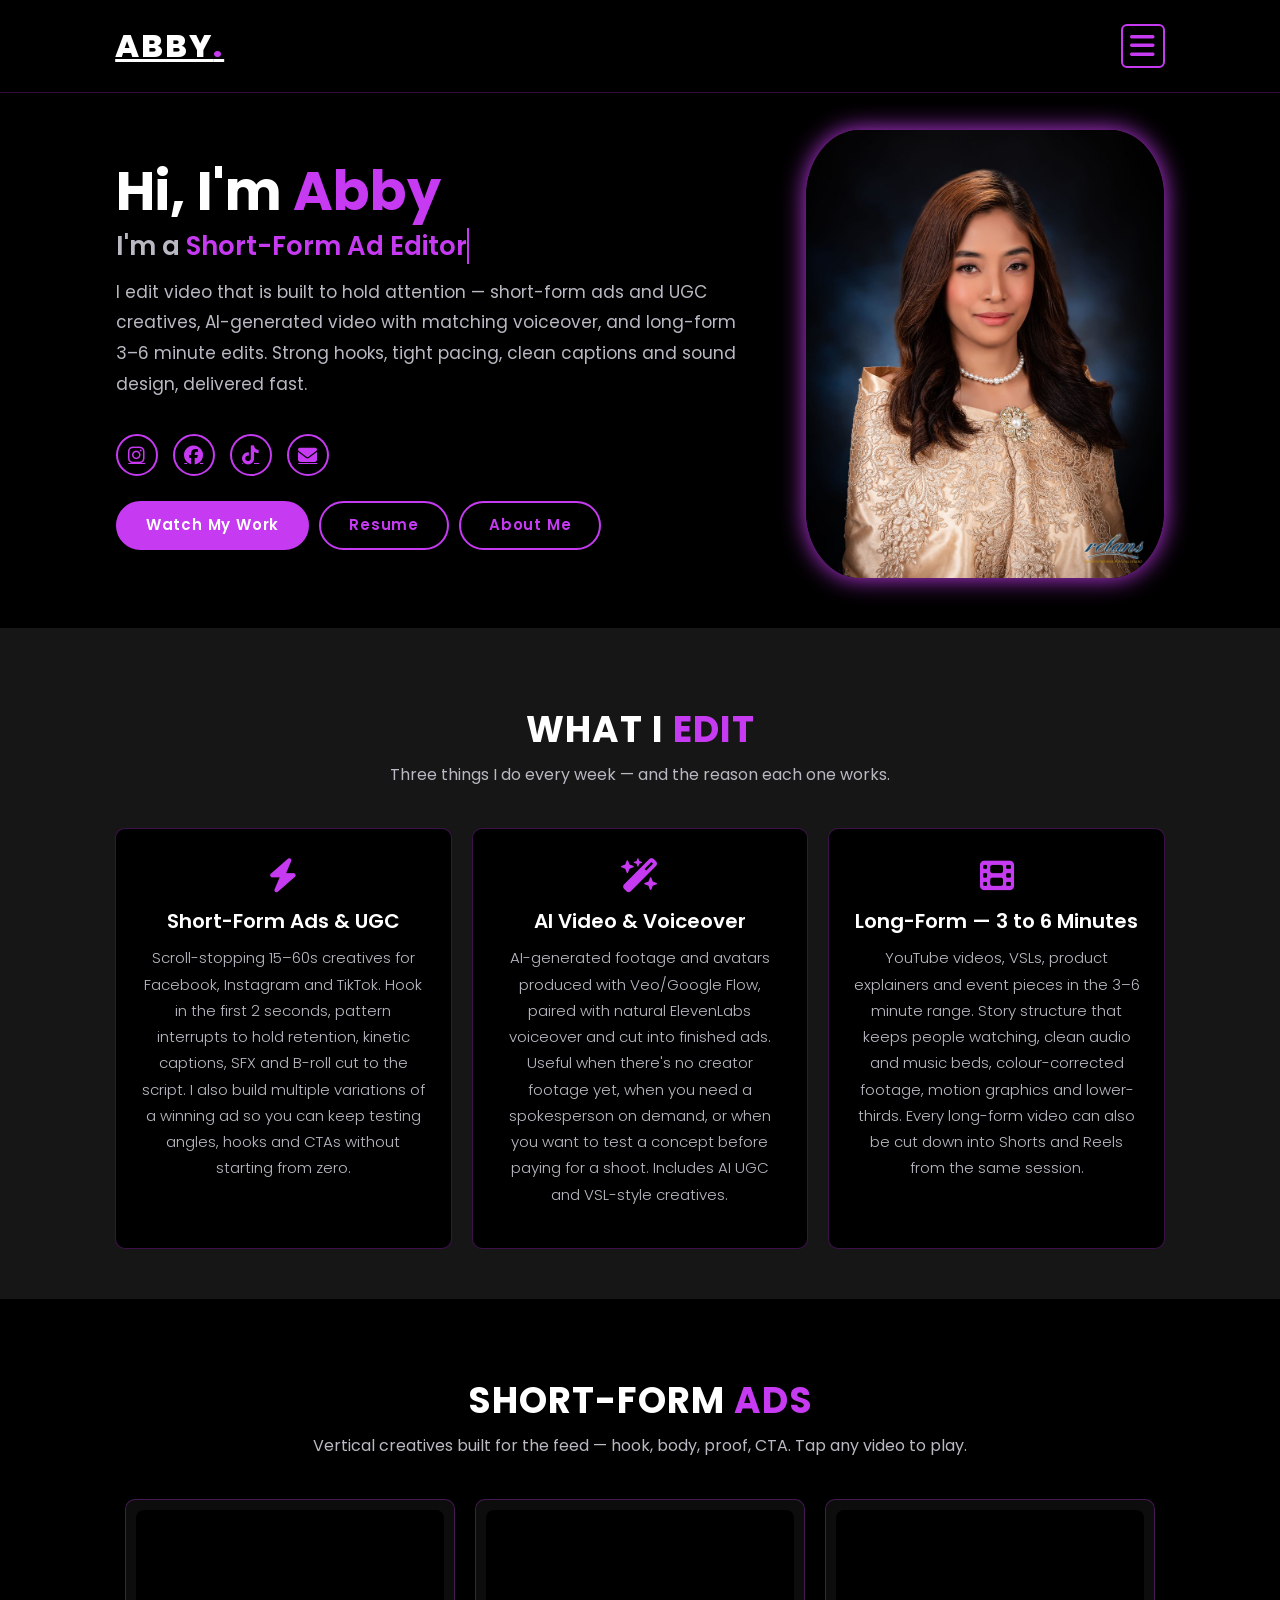
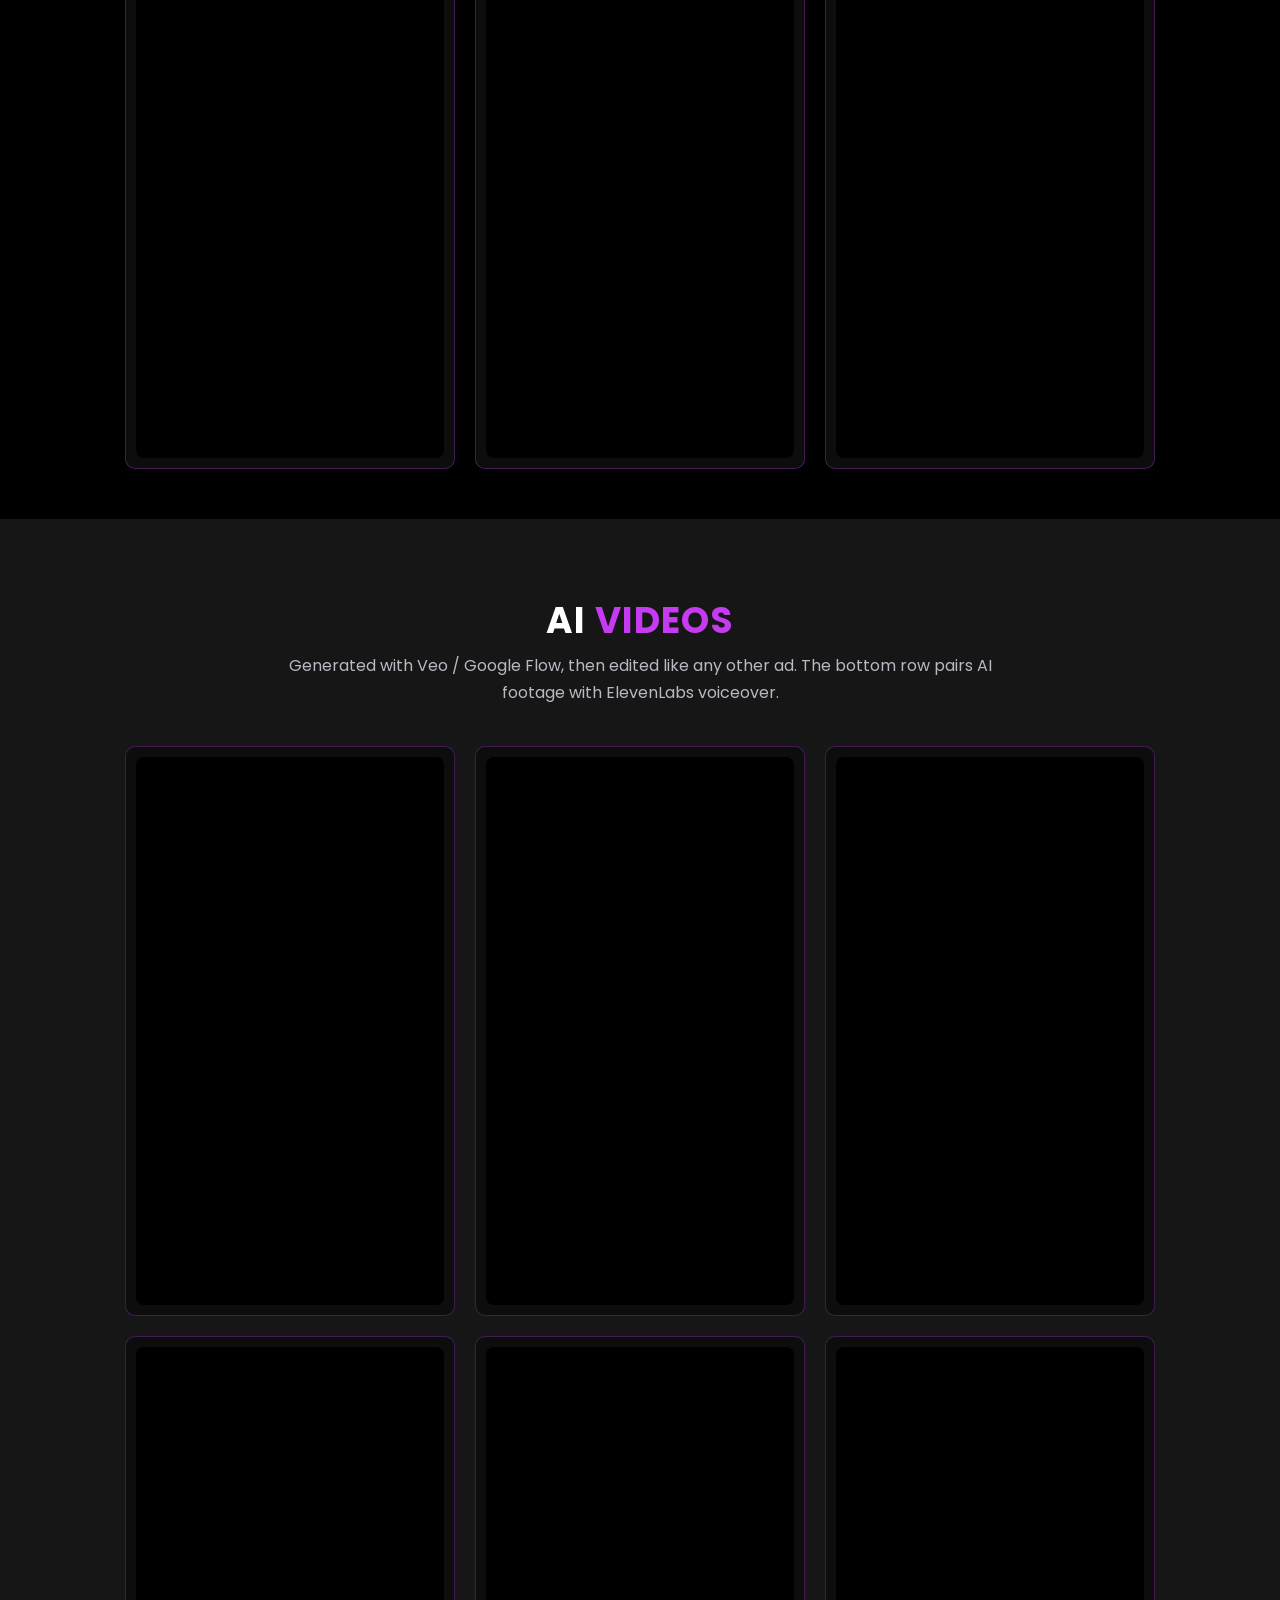
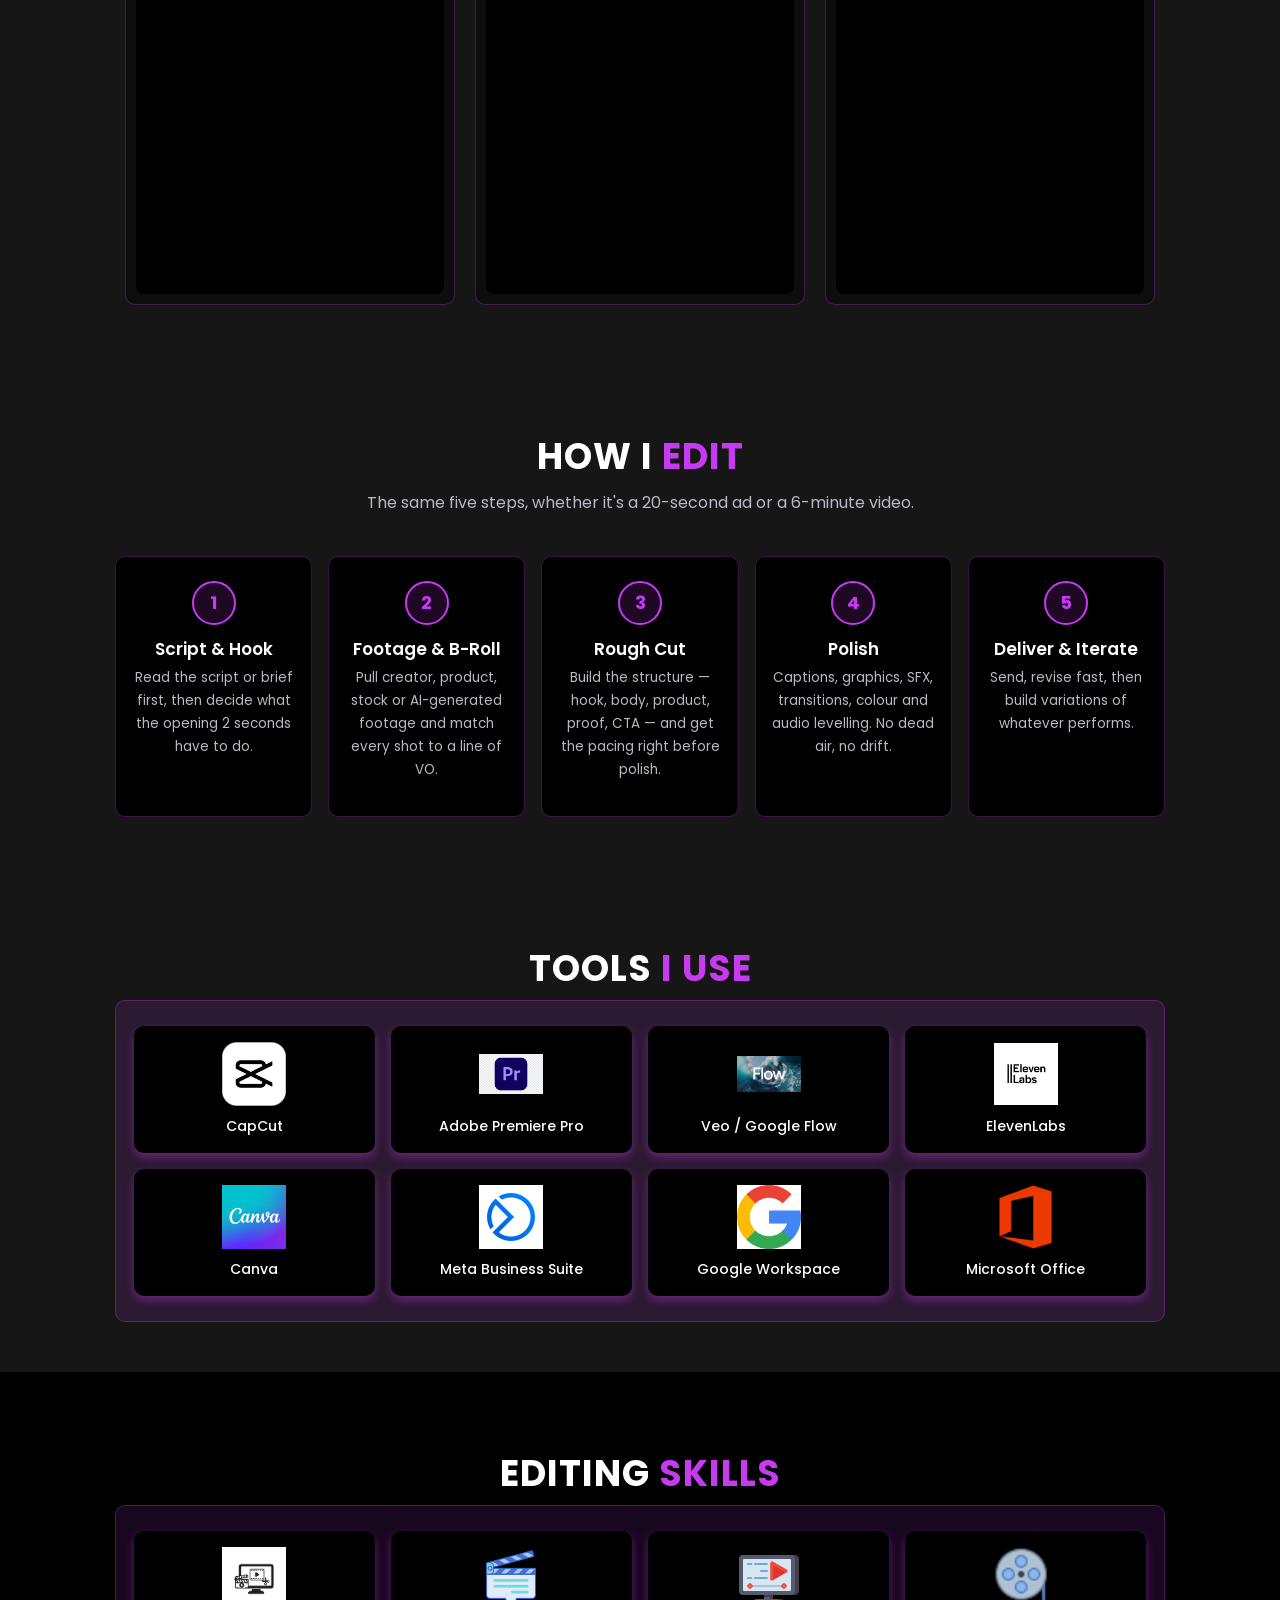
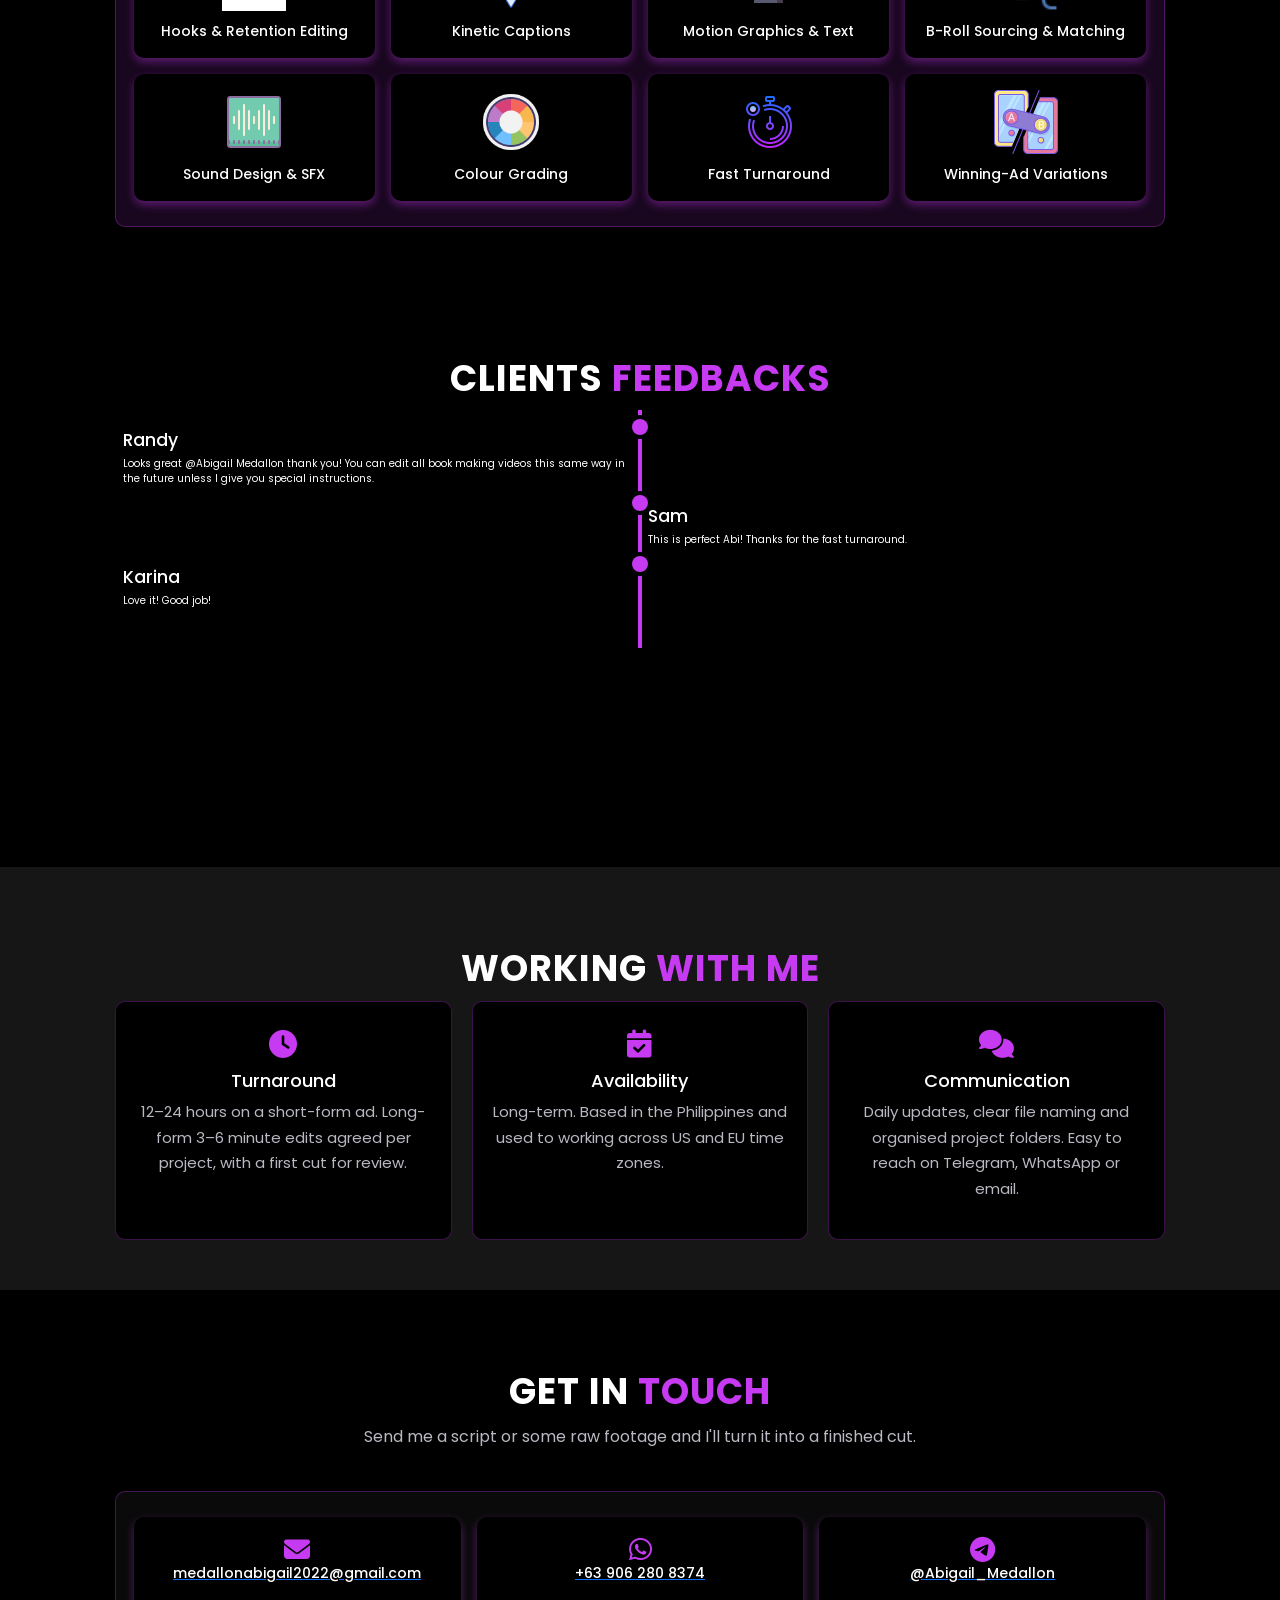
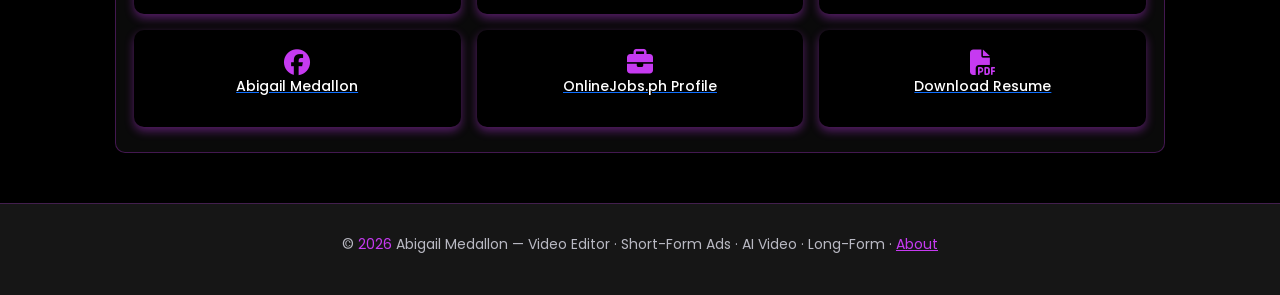
==== commit 2e3df763: "Update index.html" ====
--- a/abby-video-portfolio/index.html
+++ b/abby-video-portfolio/index.html
@@ -272,77 +272,65 @@
         </section>
 
         <!-- ============================= FEEDBACK ============================= -->
-    <section class="feedback" id="feedback"> <h2 class="heading">CLIENT <span>FEEDBACK</span></h2> <div class="container"> <div class="timeline-bs"> <div class="timeline-line"></div> 
-
-                <div class="timeline-item">  
-                    <span class="timeline-dot"></span>  
-                    <div class="row g-4 align-items-stretch">  
-                        <div class="col-12 col-lg-6">  
-                            <div class="timeline-card">  
-                                <div class="tag"><h3>Randy</h3></div>  
-                                <p class="mb-0">Looks great @Abigail Medallon thank you! You can edit all book making videos this same way in the future unless I give you special instructions.</p>  
-                            </div>  
-                        </div>  
-                        <div class="d-none d-lg-block col-lg-6"></div>  
-                    </div>  
-                </div>
-
-                <div class="timeline-item">  
-                    <span class="timeline-dot"></span>  
-                    <div class="row g-4 align-items-stretch">  
-                        <div class="d-none d-lg-block col-lg-6"></div>  
-                        <div class="col-12 col-lg-6">  
-                            <div class="timeline-card">  
-                                <div class="tag"><h3>Sam</h3></div>  
-                                <p class="mb-0">This is perfect Abi! Thanks for the fast turnaround.</p>  
-                            </div>  
-                        </div>  
-                    </div>  
-                </div>
-
-                <div class="timeline-item">  
-                    <span class="timeline-dot"></span>  
-                    <div class="row g-4 align-items-stretch">  
-                        <div class="col-12 col-lg-6">  
-                            <div class="timeline-card">  
-                                <div class="tag"><h3>Karina</h3></div>  
-                                <p class="mb-0">Love it! Good job!</p>  
-                            </div>  
-                        </div>  
-                        <div class="d-none d-lg-block col-lg-6"></div>  
-                    </div>  
-                </div>  
-            </div>
-         <h3 class="proof-heading">Straight from the chat</h3>
-        <p class="proof-note">
-            Screenshots of the actual messages. Click either one to read it full size.
-        </p>
-        <div class="proof-grid">
-            <a class="proof-card" href="assets/image/proof-randy.jpg" target="_blank" rel="noreferrer">
-                <div class="proof-shot">
-                    <img src="assets/image/proof-randy.jpg" alt="Client message from Randy approving a book-making video edit" loading="lazy">
-                </div>
-                <p class="proof-cap"><strong>Randy</strong>Book-making video series</p>
-            </a>
-            <a class="proof-card" href="assets/image/proof-doc.jpg" target="_blank" rel="noreferrer">
-                <div class="proof-shot">
-                    <img src="assets/image/proof-doc.jpg" alt="Client messages from Doc at Kreative Dental reacting to video edits" loading="lazy">
-                </div>
-                <p class="proof-cap"><strong>Doc</strong>Kreative Dental</p>
-            </a>
-        </div>
-            <div class="more-feedback">  
-                <div class="reel-wrapper">  
-                    <iframe class="reel-iframe" loading="lazy"  
-                        src="https://www.facebook.com/plugins/video.php?href=https%3A%2F%2Fwww.facebook.com%2Freel%2F4122361618042357%2F&show_text=false"  
-                        scrolling="no" frameborder="0" allowfullscreen  
-                        allow="autoplay; clipboard-write; encrypted-media; picture-in-picture; web-share"  
-                        title="Client feedback video"></iframe>  
-                </div>  
-            </div>  
-        </div>  
-</section>
-
+ <section class="feedback" id="feedback">
+            <div class="container">
+                <h2 class="heading">CLIENTS <span>FEEDBACKS</span></h2>
+                <div class="timeline-bs">
+                    <div class="timeline-line"></div>
+                    <div class="timeline-item">
+                        <span class="timeline-dot"></span>
+                        <div class="row g-4 align-items-stretch">
+                            <div class="col-12 col-lg-6">
+                                <div class="timeline-card">
+                                    <div class="tag"><h3>Randy</h3></div>
+                                    <p class="mb-0">Looks great @Abigail Medallon thank you! You can edit all book making videos this same way in the future unless I give you special instructions.</p>
+                                </div>
+                            </div>
+                            <div class="d-none d-lg-block col-lg-6"></div>
+                        </div>
+                    </div>
+
+                    <div class="timeline-item">
+                        <span class="timeline-dot"></span>
+                        <div class="row g-4 align-items-stretch">
+                            <div class="d-none d-lg-block col-lg-6"></div>
+                            <div class="col-12 col-lg-6">
+                                <div class="timeline-card">
+                                    <div class="tag"><h3>Sam</h3></div>
+                                    <p class="mb-0">This is perfect Abi! Thanks for the fast turnaround.</p>
+                                </div>
+                            </div>
+                        </div>
+                    </div>
+
+                    <div class="timeline-item">
+                        <span class="timeline-dot"></span>
+                        <div class="row g-4 align-items-stretch">
+                            <div class="col-12 col-lg-6">
+                                <div class="timeline-card">
+                                    <div class="tag"><h3>Karina</h3></div>
+                                    <p class="mb-0">Love it! Good job!</p>
+                                </div>
+                            </div>
+                            <div class="d-none d-lg-block col-lg-6"></div>
+                        </div>
+                    </div>
+                </div>
+
+                <div class="more-feedback mt-4">
+                    <div class="reel-wrapper">
+                        <iframe
+                            src="https://www.facebook.com/plugins/video.php?href=https://www.facebook.com/reel/4122361618042357"
+                            class="reel-iframe"
+                            scrolling="no"
+                            frameborder="0"
+                            allowfullscreen="true"
+                            allow="autoplay; clipboard-write; encrypted-media; picture-in-picture; web-share">
+                        </iframe>
+                    </div>
+                </div>
+            </div>
+        </section>
         <!-- ============================= AVAILABILITY ============================= -->
         <section class="availability">
             <h2 class="heading">WORKING <span>WITH ME</span></h2>
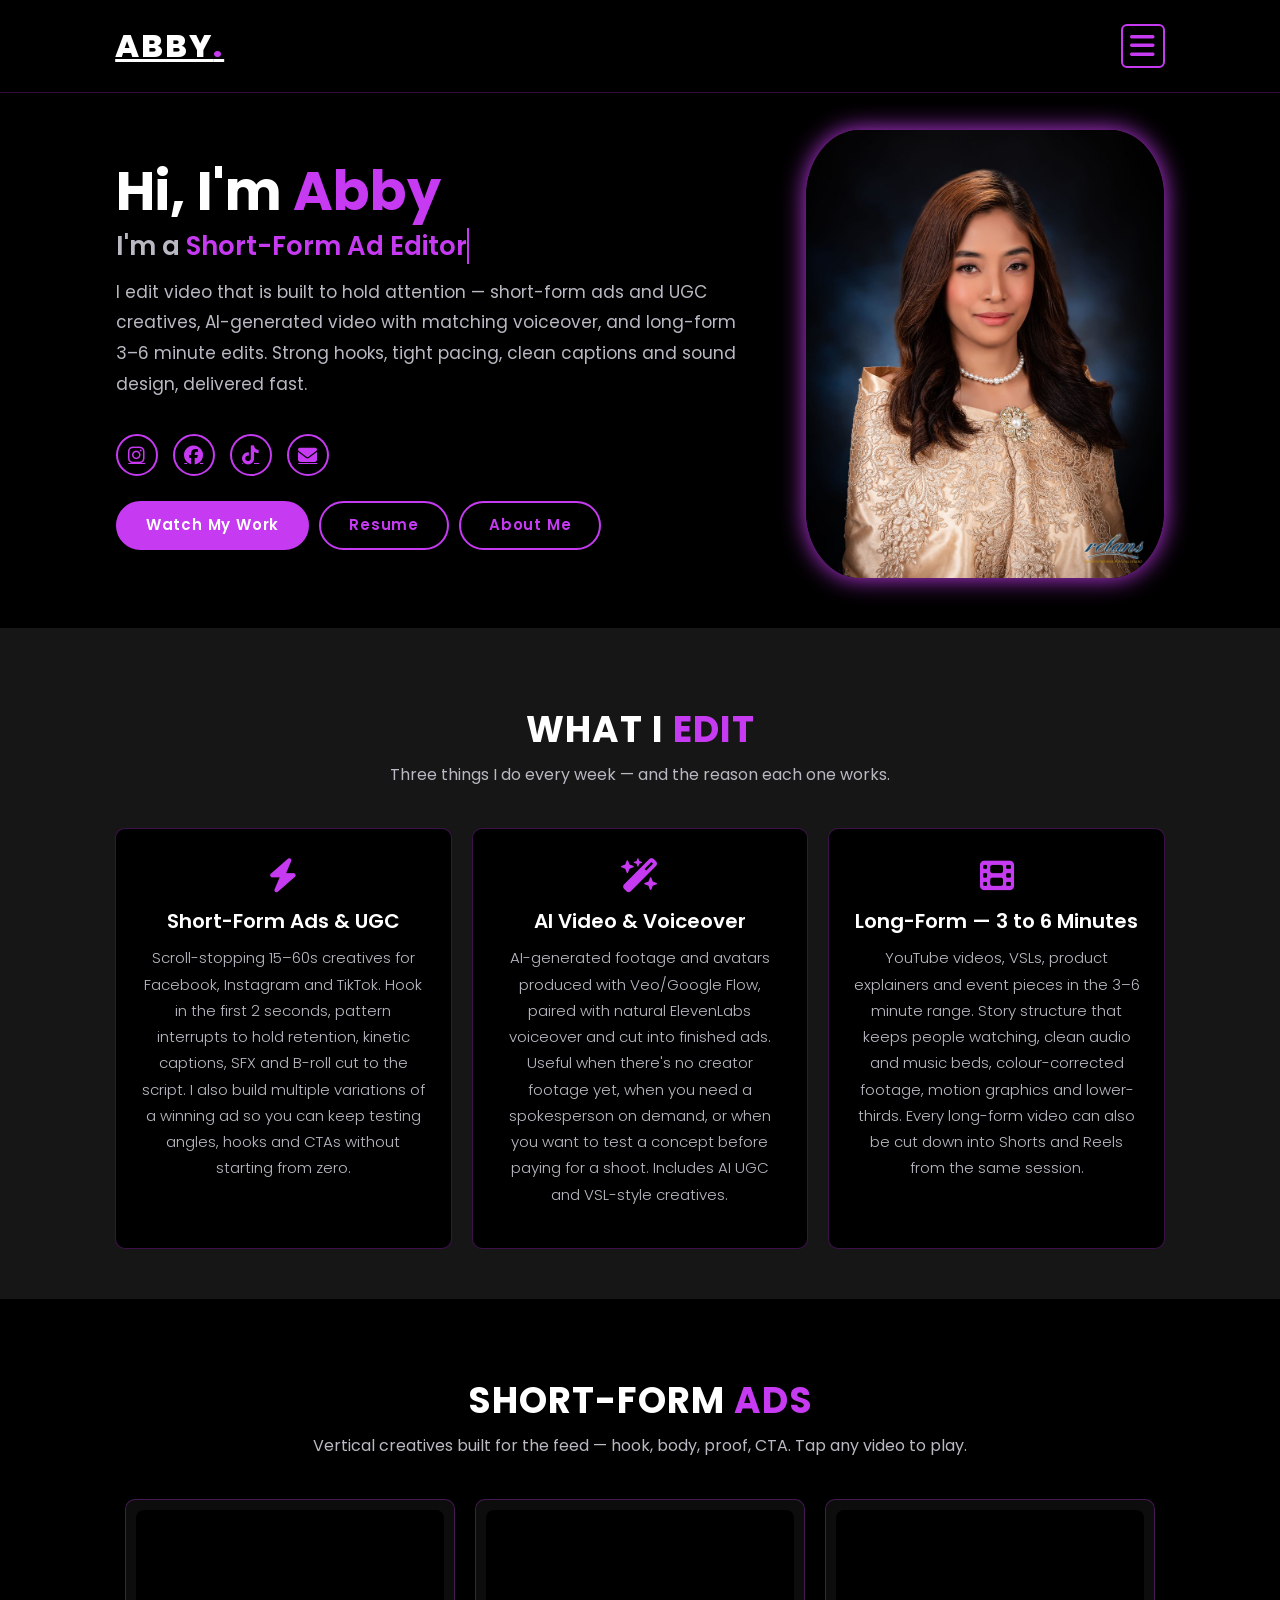
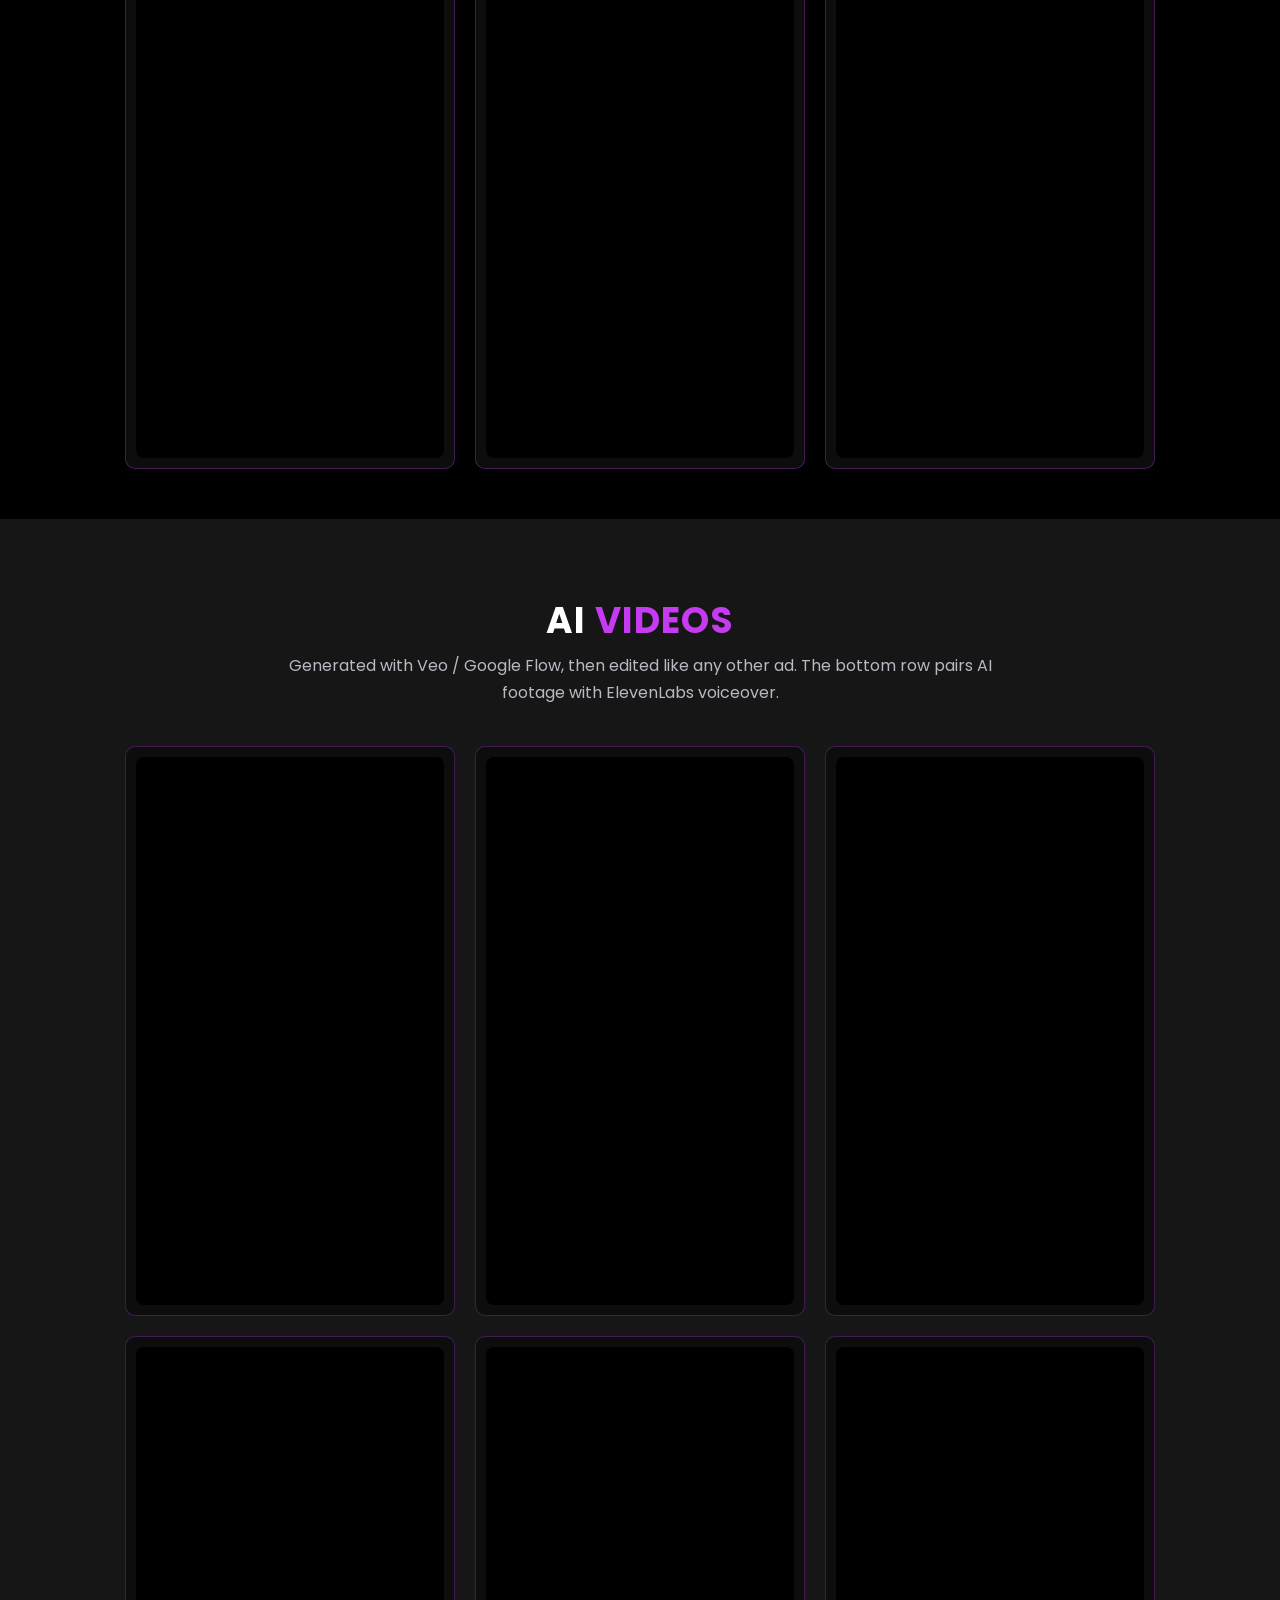
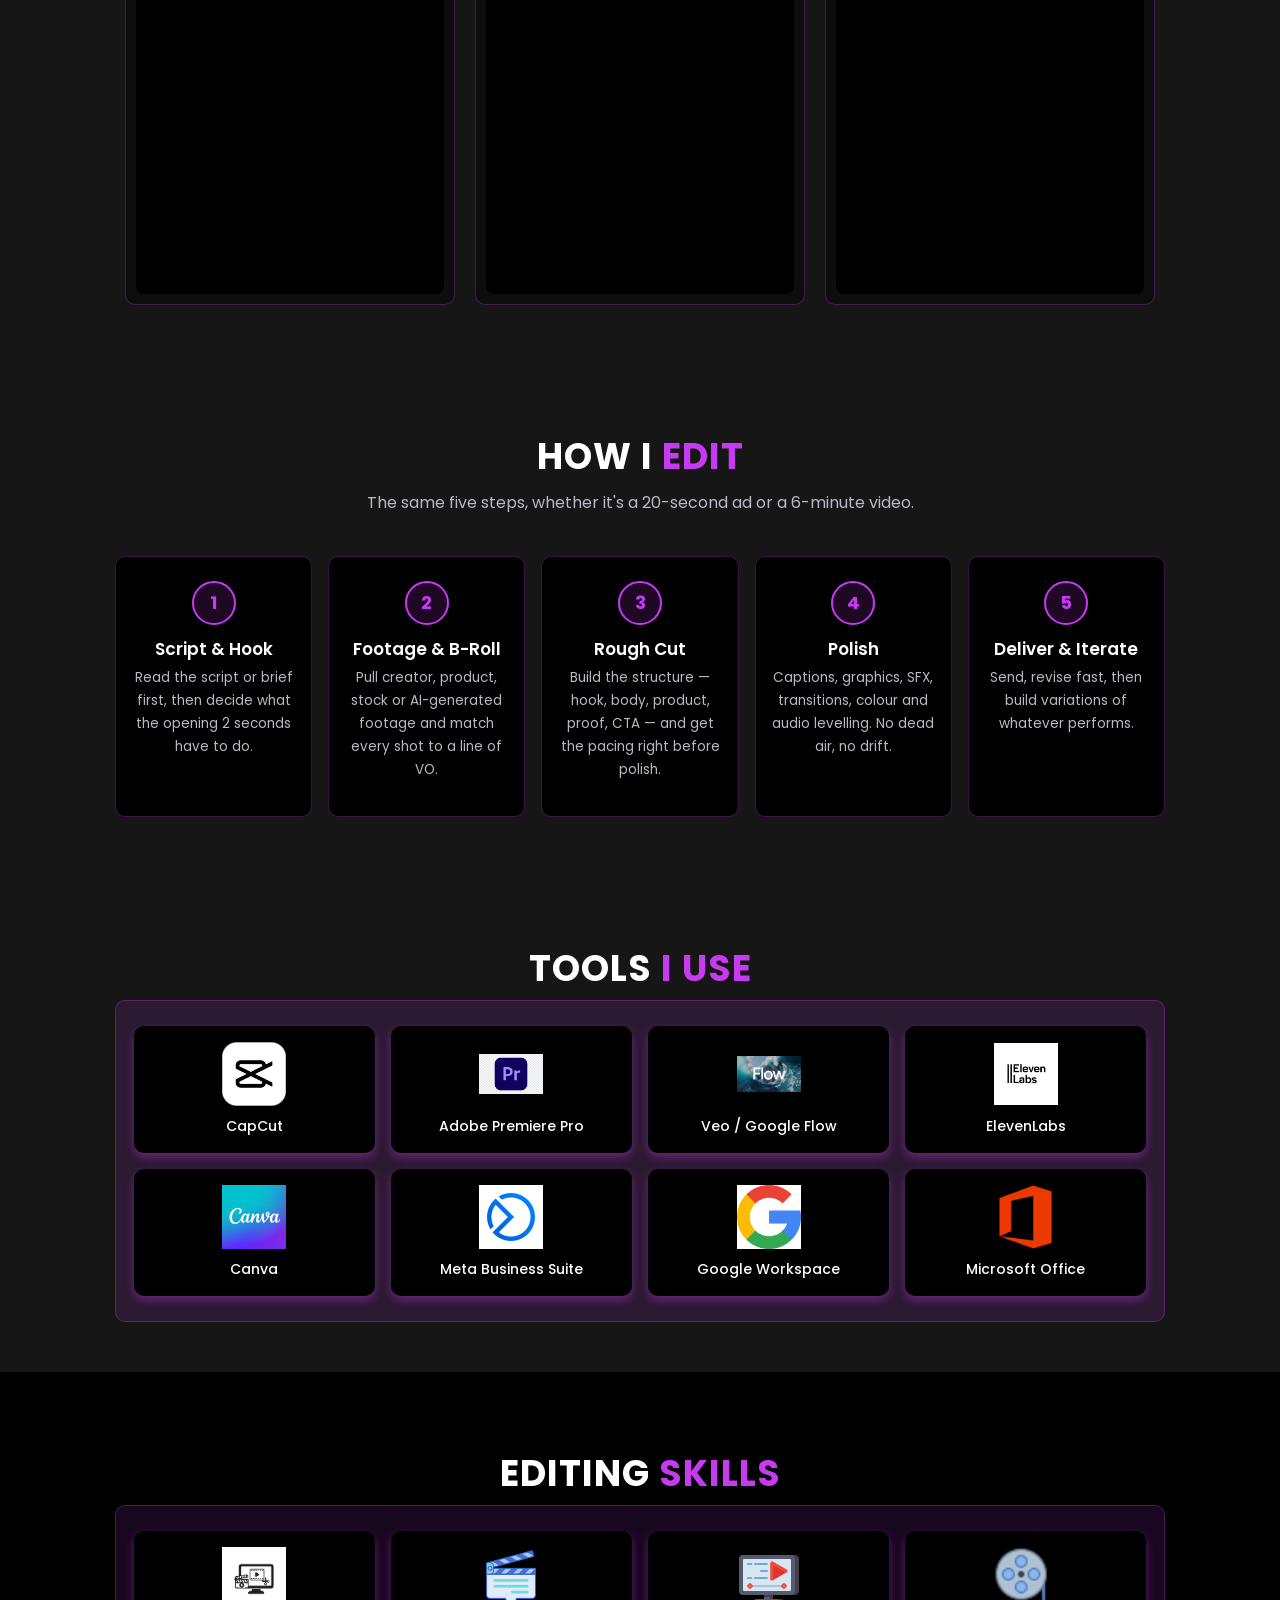
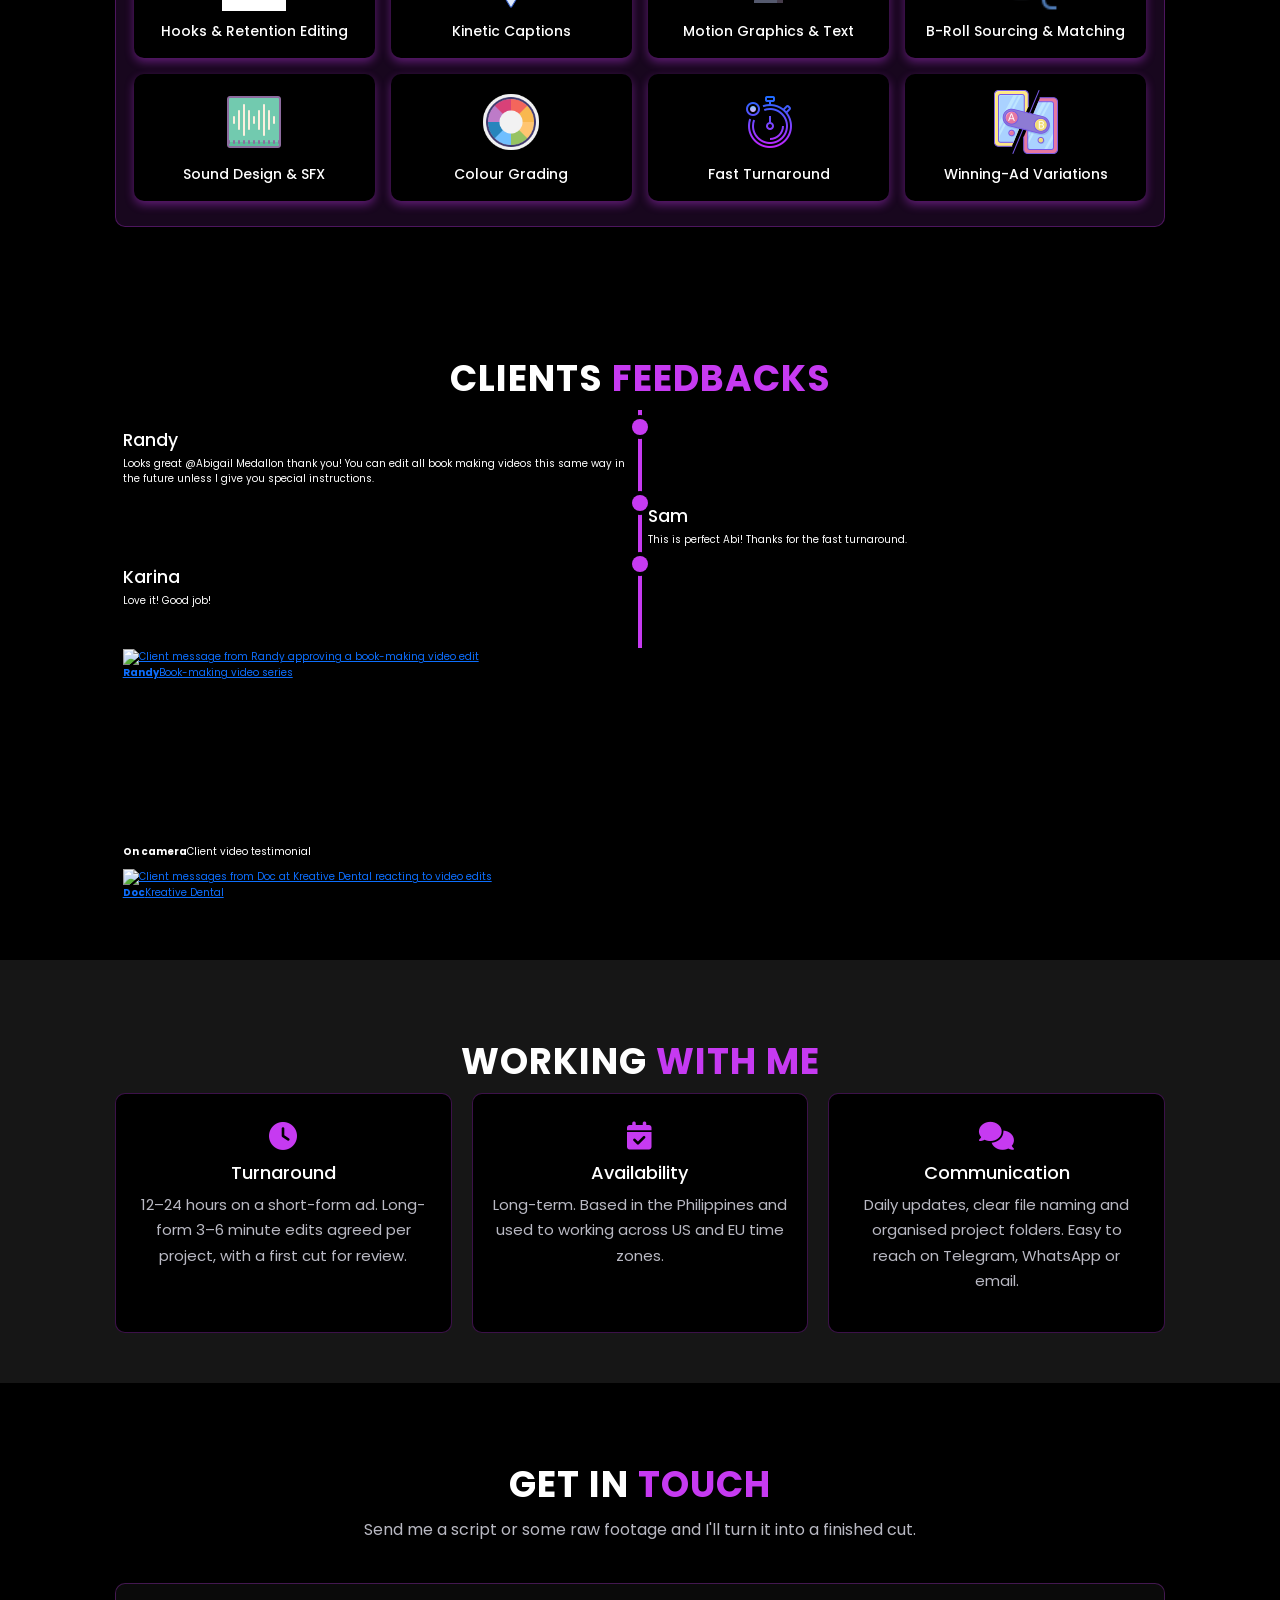
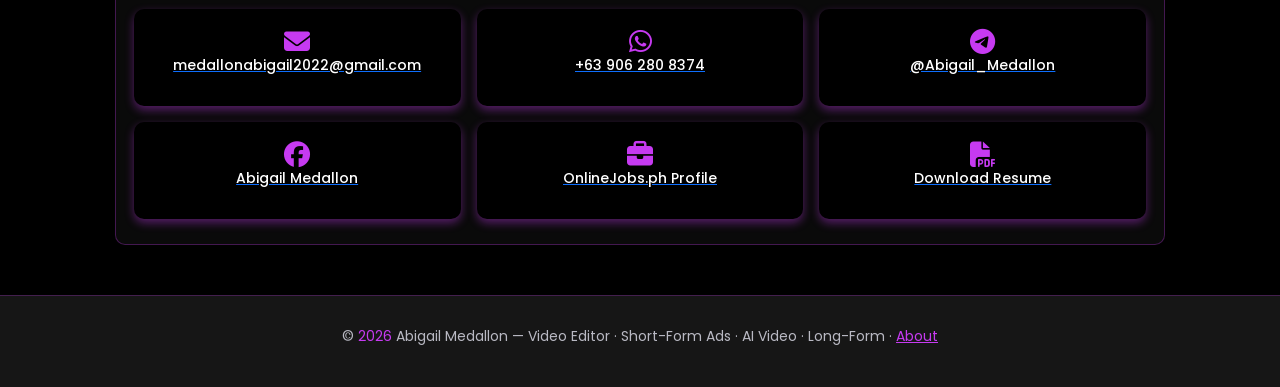
==== commit e6ce7816: "Update index.html" ====
--- a/abby-video-portfolio/index.html
+++ b/abby-video-portfolio/index.html
@@ -317,18 +317,32 @@
                     </div>
                 </div>
 
-                <div class="more-feedback mt-4">
-                    <div class="reel-wrapper">
-                        <iframe
-                            src="https://www.facebook.com/plugins/video.php?href=https://www.facebook.com/reel/4122361618042357"
-                            class="reel-iframe"
-                            scrolling="no"
-                            frameborder="0"
-                            allowfullscreen="true"
-                            allow="autoplay; clipboard-write; encrypted-media; picture-in-picture; web-share">
-                        </iframe>
-                    </div>
-                </div>
+               <div class="feedback-row">
+    <a class="fb-panel" href="assets/image/proof-randy.jpg" target="_blank" rel="noreferrer">
+        <div class="fb-media">
+            <img src="assets/image/proof-randy.jpg" alt="Client message from Randy approving a book-making video edit" loading="lazy">
+        </div>
+        <p class="fb-cap"><strong>Randy</strong>Book-making video series</p>
+    </a>
+
+    <div class="fb-panel is-video">
+        <div class="fb-media">
+            <iframe class="reel-iframe" loading="lazy"
+                src="https://www.facebook.com/plugins/video.php?href=https%3A%2F%2Fwww.facebook.com%2Freel%2F4122361618042357%2F&show_text=false&width=267&height=476"
+                scrolling="no" frameborder="0" allowfullscreen
+                allow="autoplay; clipboard-write; encrypted-media; picture-in-picture; web-share"
+                title="Client video testimonial"></iframe>
+        </div>
+        <p class="fb-cap"><strong>On camera</strong>Client video testimonial</p>
+    </div>
+
+    <a class="fb-panel" href="assets/image/proof-doc.jpg" target="_blank" rel="noreferrer">
+        <div class="fb-media">
+            <img src="assets/image/proof-doc.jpg" alt="Client messages from Doc at Kreative Dental reacting to video edits" loading="lazy">
+        </div>
+        <p class="fb-cap"><strong>Doc</strong>Kreative Dental</p>
+    </a>
+</div>
             </div>
         </section>
         <!-- ============================= AVAILABILITY ============================= -->
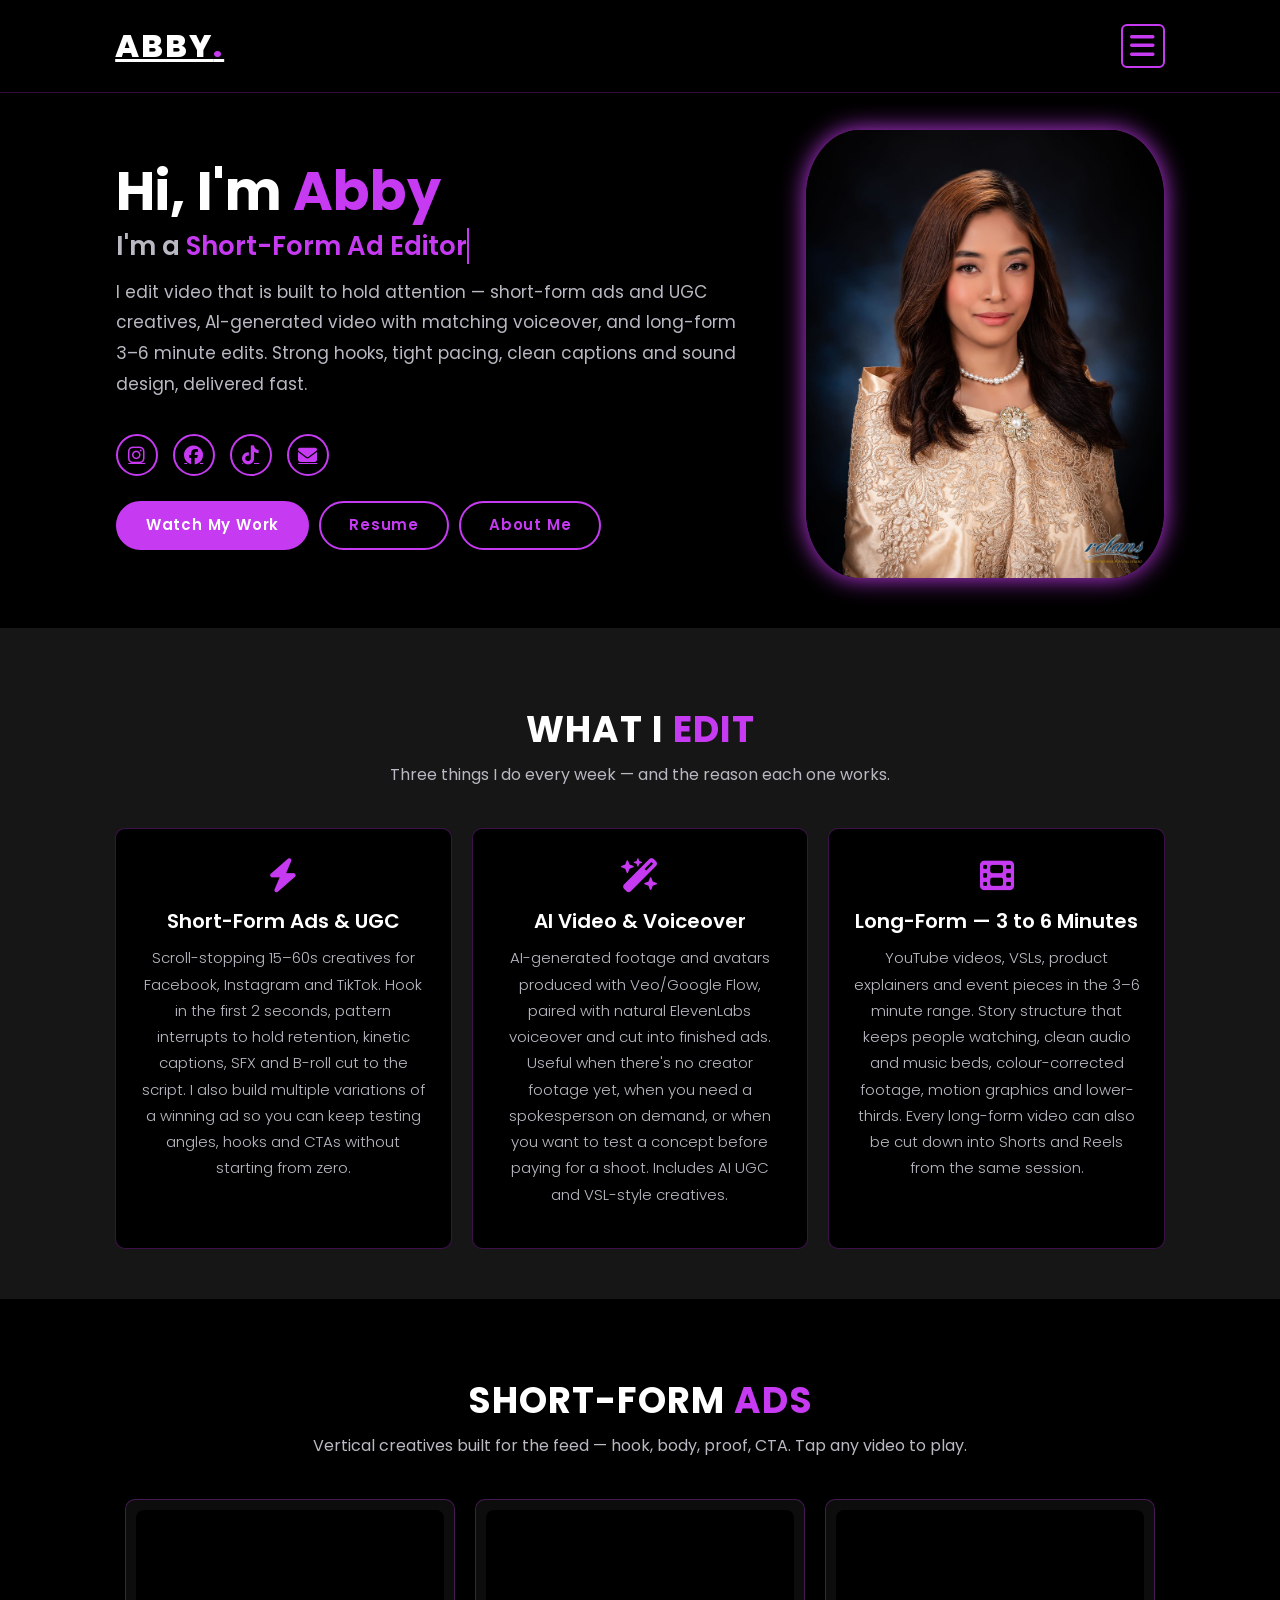
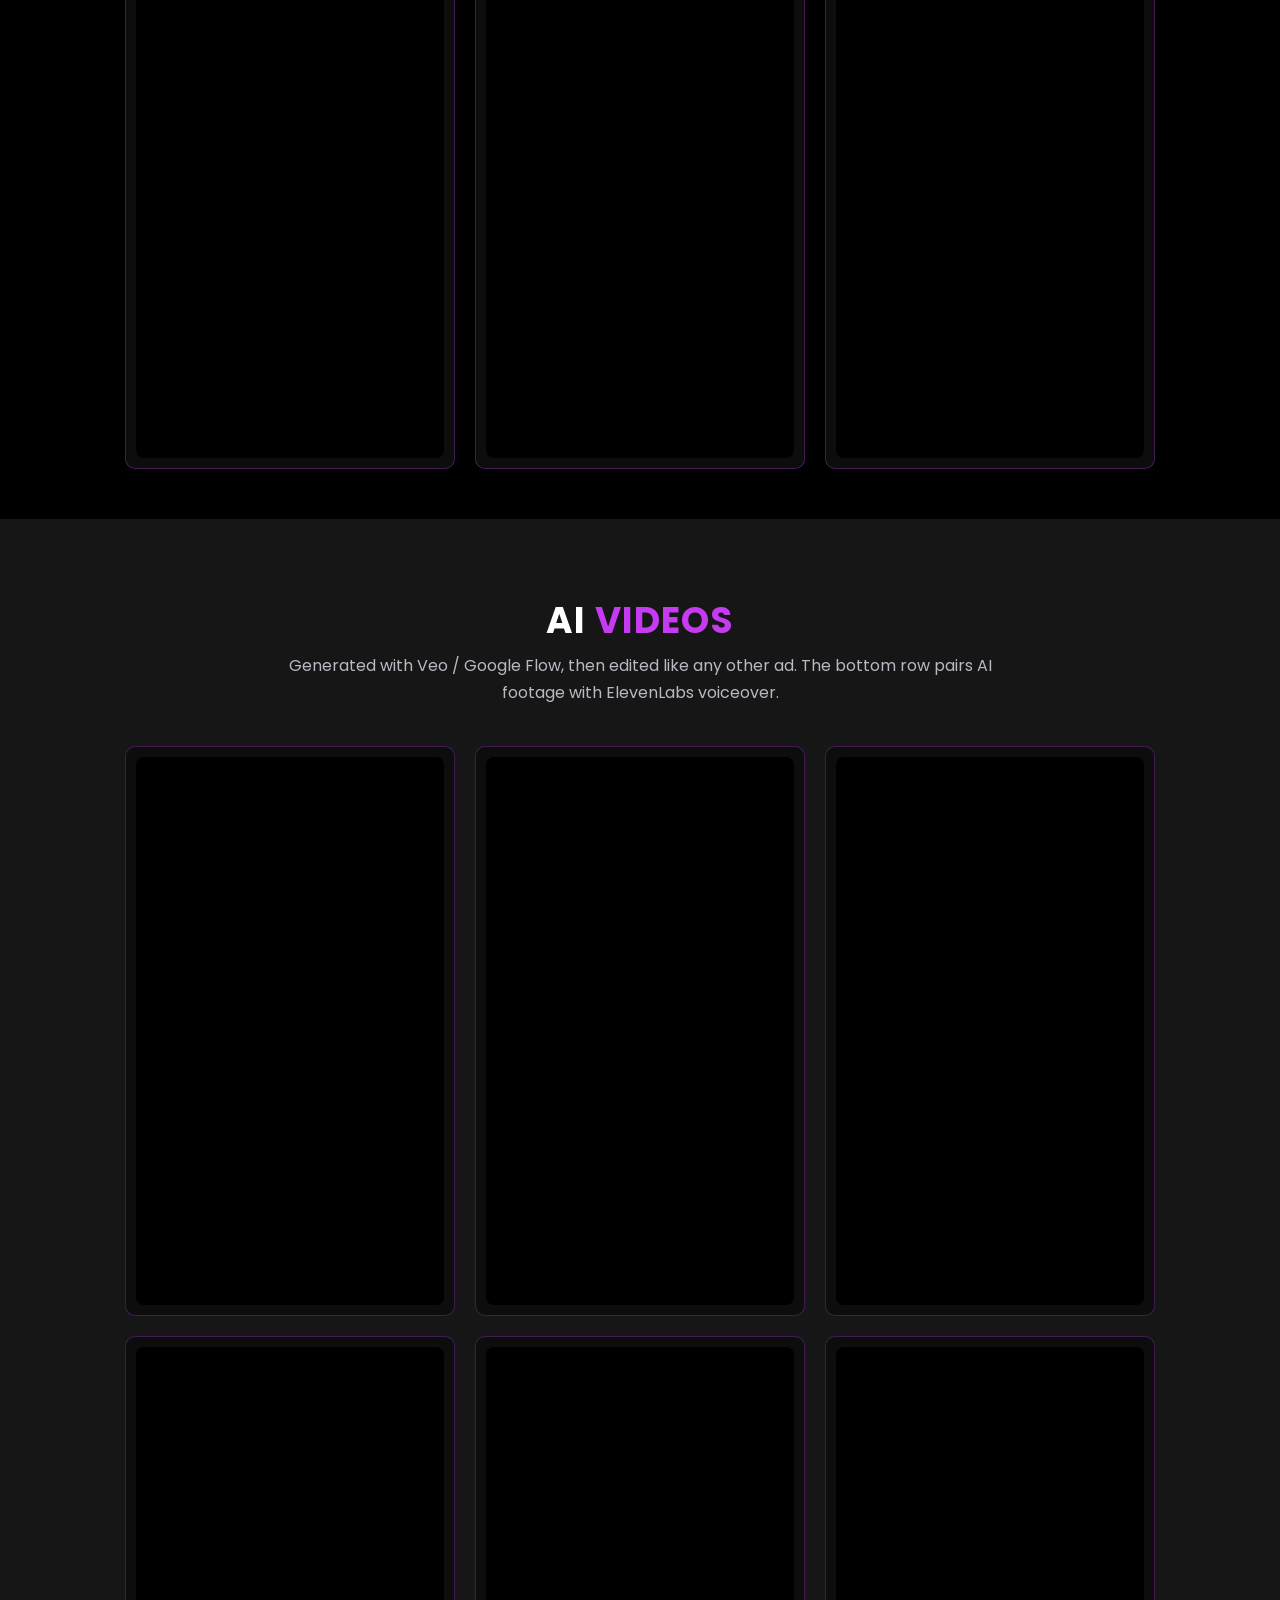
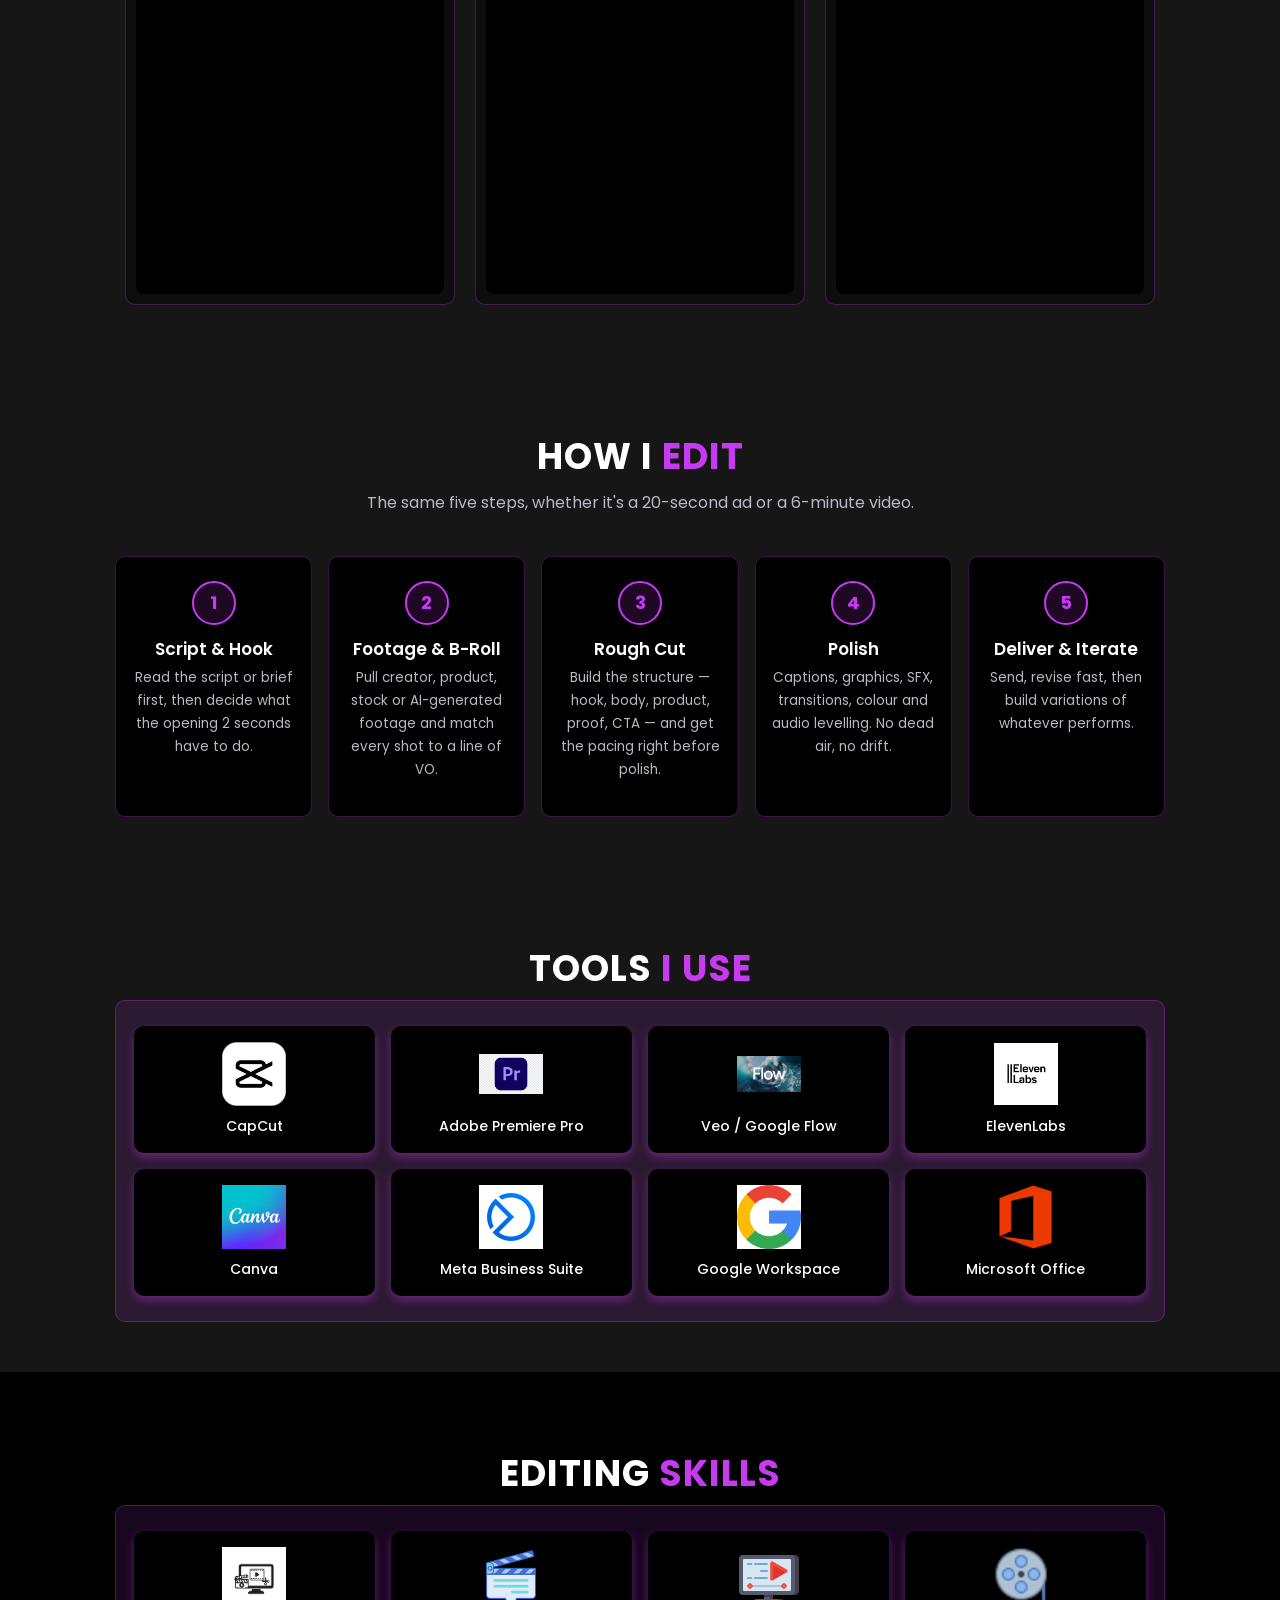
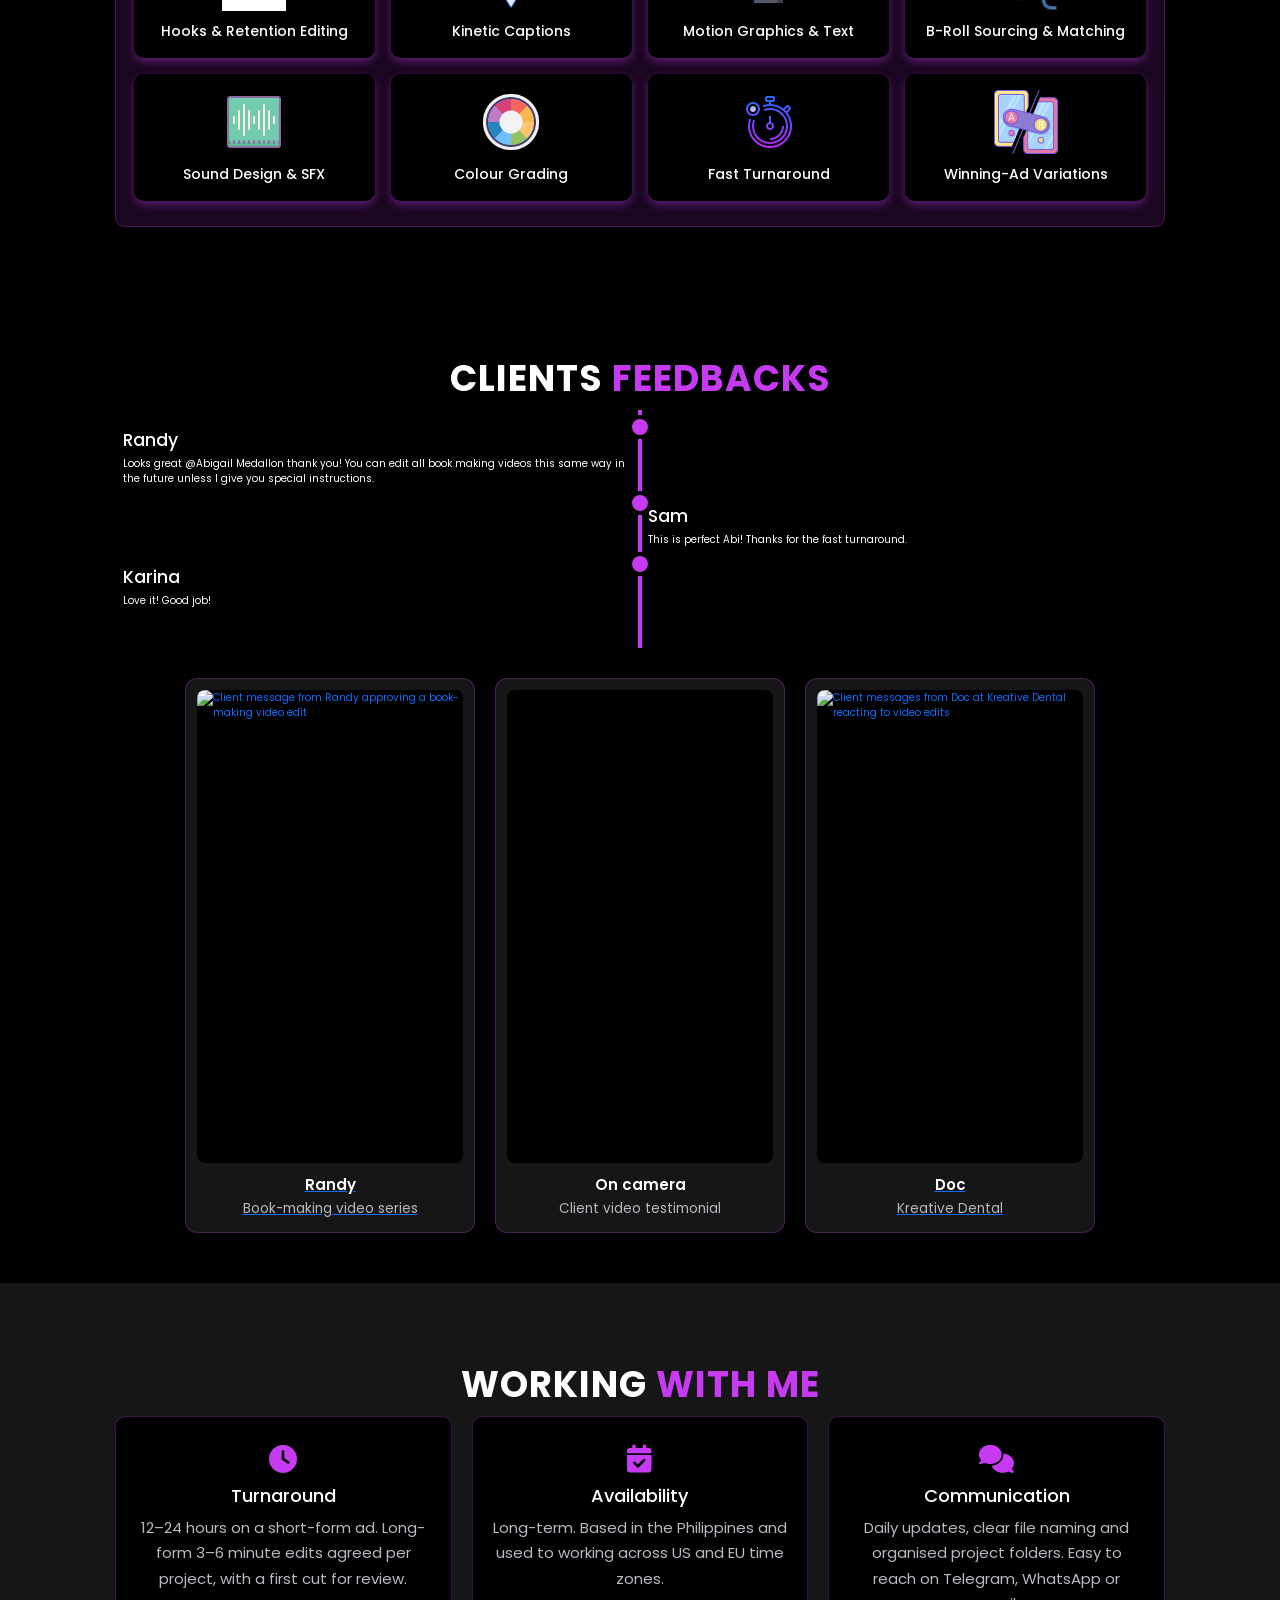
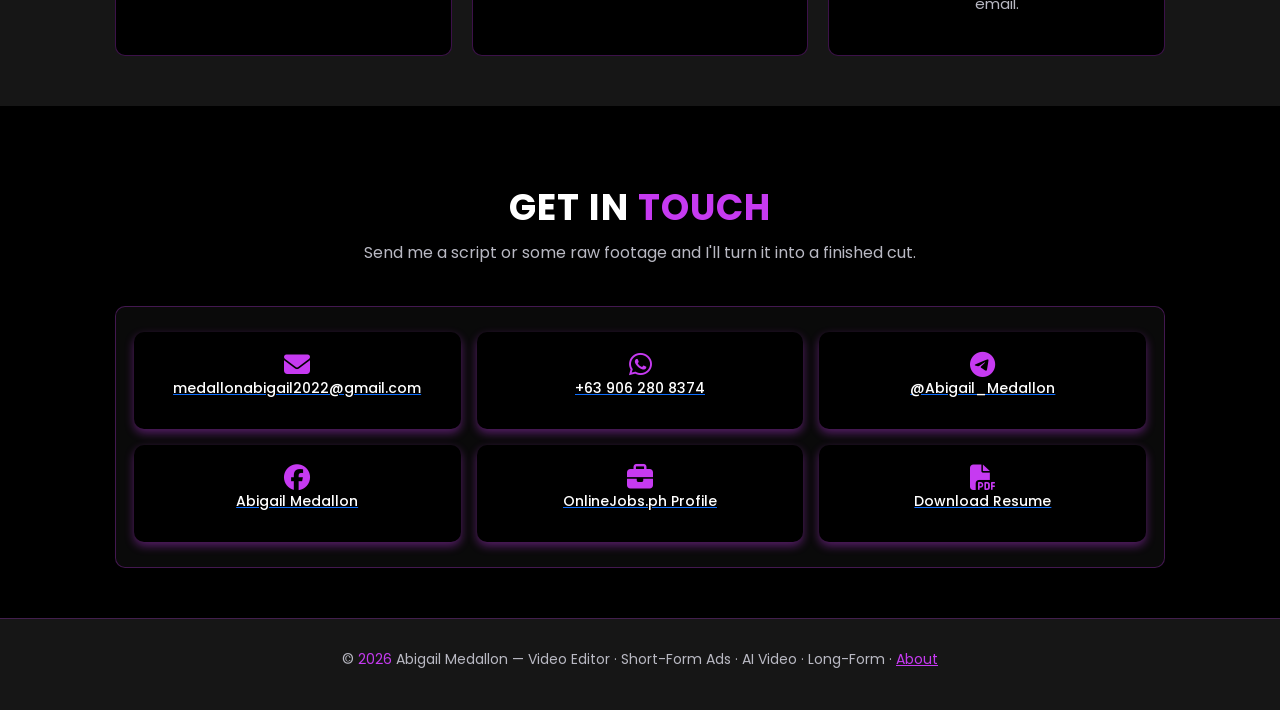
==== commit f386ac52: "Update index.html" ====
--- a/abby-video-portfolio/index.html
+++ b/abby-video-portfolio/index.html
@@ -317,7 +317,7 @@
                     </div>
                 </div>
 
-               <div class="feedback-row">
+          <div class="feedback-row">
     <a class="fb-panel" href="assets/image/proof-randy.jpg" target="_blank" rel="noreferrer">
         <div class="fb-media">
             <img src="assets/image/proof-randy.jpg" alt="Client message from Randy approving a book-making video edit" loading="lazy">
@@ -343,6 +343,7 @@
         <p class="fb-cap"><strong>Doc</strong>Kreative Dental</p>
     </a>
 </div>
+
             </div>
         </section>
         <!-- ============================= AVAILABILITY ============================= -->
--- a/abby-video-portfolio/assets/css/style.css
+++ b/abby-video-portfolio/assets/css/style.css
@@ -613,7 +613,99 @@
     box-shadow: 0 0 0 4px var(--bg-color);
     z-index: 1;
 }
-
+/*------------------------------ feedback row: shot | video | shot ------------------------------*/
+.feedback-row {
+    display: flex;
+    justify-content: center;
+    align-items: flex-start;
+    gap: 2rem;
+    flex-wrap: wrap;
+    max-width: 1000px;
+    margin: 3rem auto 0;
+}
+
+.fb-panel {
+    flex: 0 1 290px;
+    max-width: 290px;
+    background: var(--second-bg-color);
+    border: 1px solid rgba(198, 58, 241, 0.3);
+    border-radius: 1.2rem;
+    padding: 1.1rem;
+    transition: 0.3s ease;
+}
+
+.fb-panel:hover {
+    transform: translateY(-5px);
+    border-color: var(--main-color);
+    box-shadow: 0 10px 28px rgba(198, 58, 241, 0.35);
+}
+
+.fb-media {
+    position: relative;
+    width: 100%;
+    padding-top: 177.78%;
+    border-radius: 0.8rem;
+    overflow: hidden;
+    background: #000;
+}
+
+.fb-media > iframe,
+.fb-media > img {
+    position: absolute;
+    top: 0;
+    left: 0;
+    width: 100%;
+    height: 100%;
+    border: none;
+    display: block;
+    object-fit: cover;
+    object-position: top center;
+}
+
+.fb-media::after {
+    content: '\f00e\00a0\00a0View full';
+    font-family: 'Font Awesome 6 Free', 'Poppins', sans-serif;
+    font-weight: 900;
+    position: absolute;
+    inset: 0;
+    display: flex;
+    align-items: center;
+    justify-content: center;
+    font-size: 1.5rem;
+    color: #fff;
+    background: rgba(0, 0, 0, 0.65);
+    opacity: 0;
+    transition: 0.3s ease;
+    pointer-events: none;
+}
+
+.fb-panel.is-video .fb-media::after { content: none; }
+a.fb-panel:hover .fb-media::after { opacity: 1; }
+
+.fb-cap {
+    font-size: 1.35rem;
+    color: var(--muted-color);
+    text-align: center;
+    margin: 1.1rem 0 0.2rem;
+    line-height: 1.5;
+}
+
+.fb-cap strong {
+    display: block;
+    color: var(--text-color);
+    font-size: 1.5rem;
+    font-weight: 600;
+    margin-bottom: 0.2rem;
+}
+
+@media (max-width: 1000px) {
+    .feedback-row { gap: 1.6rem; }
+    .fb-panel { flex: 0 1 260px; max-width: 260px; }
+}
+
+@media (max-width: 880px) {
+    .fb-panel { flex: 0 1 300px; max-width: 300px; }
+}
 /*------------------------------ availability / CTA ------------------------------*/
 .availability { background: var(--second-bg-color); }
 
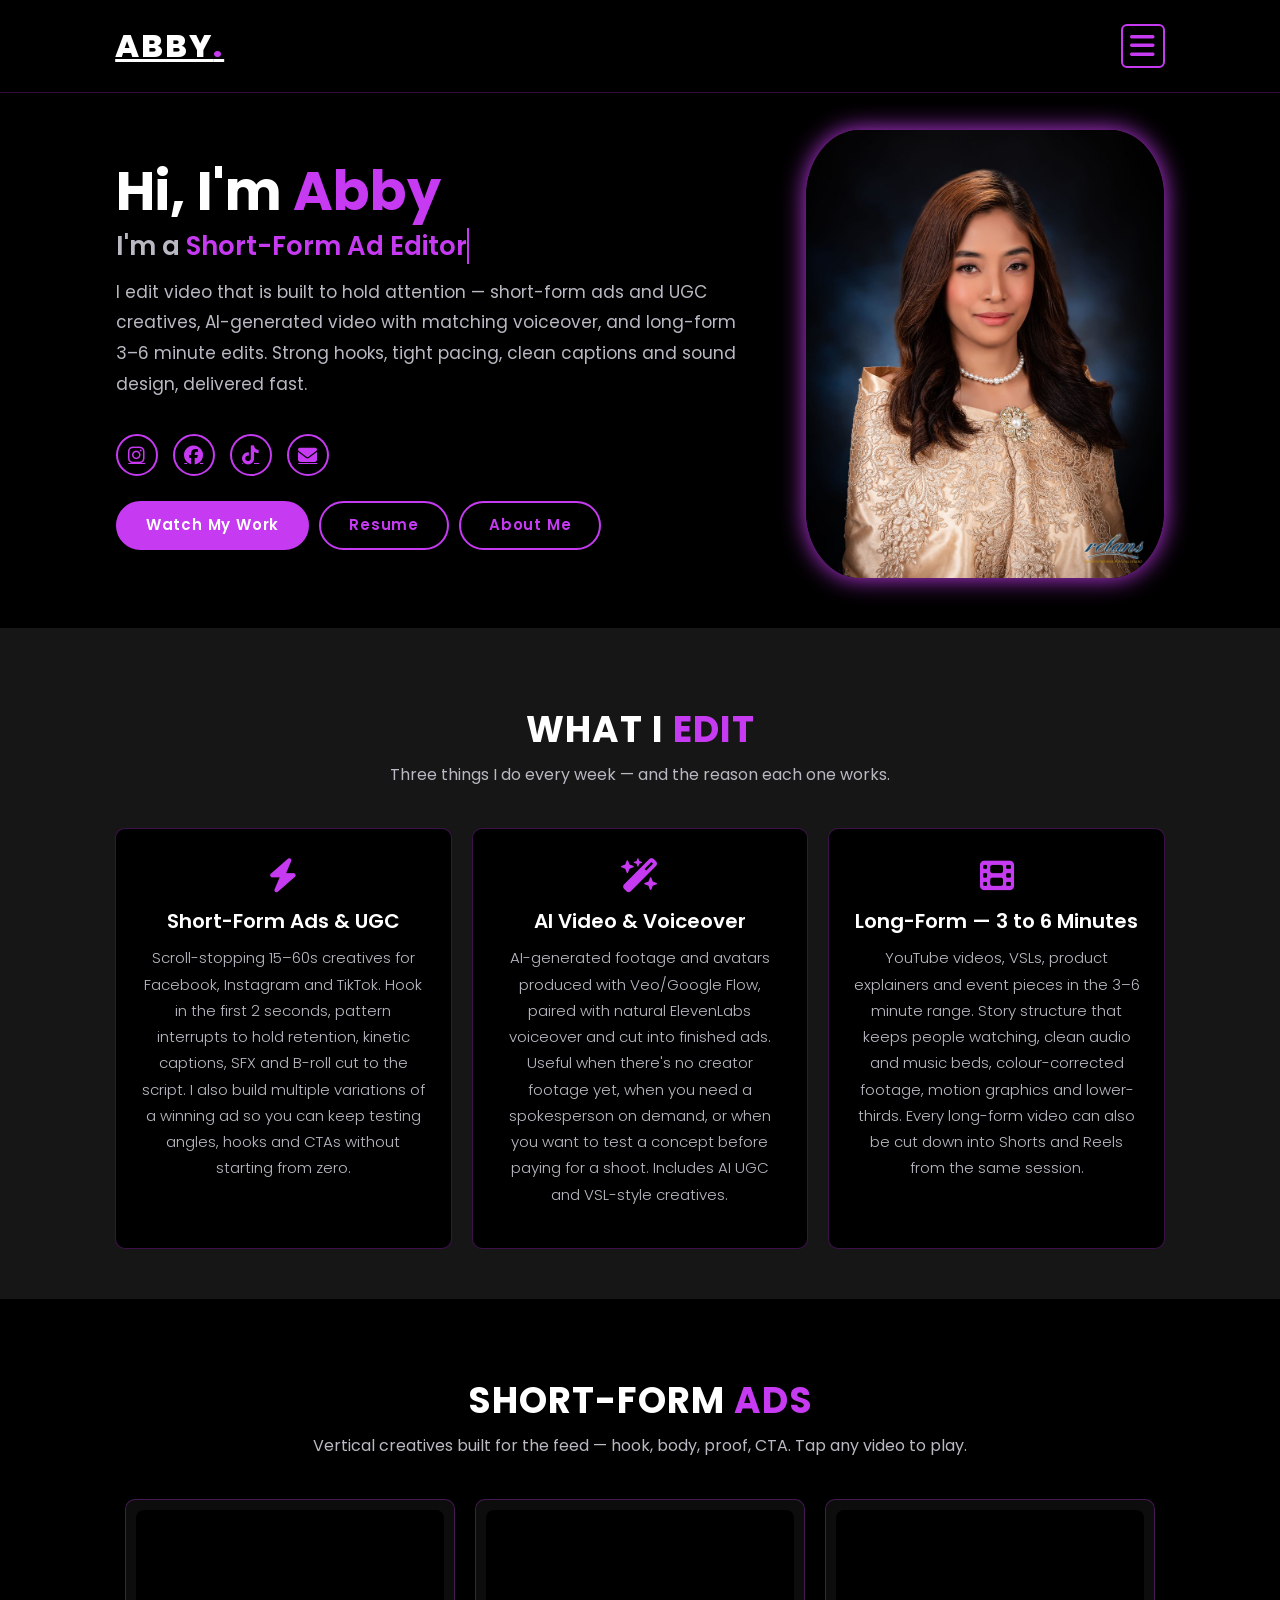
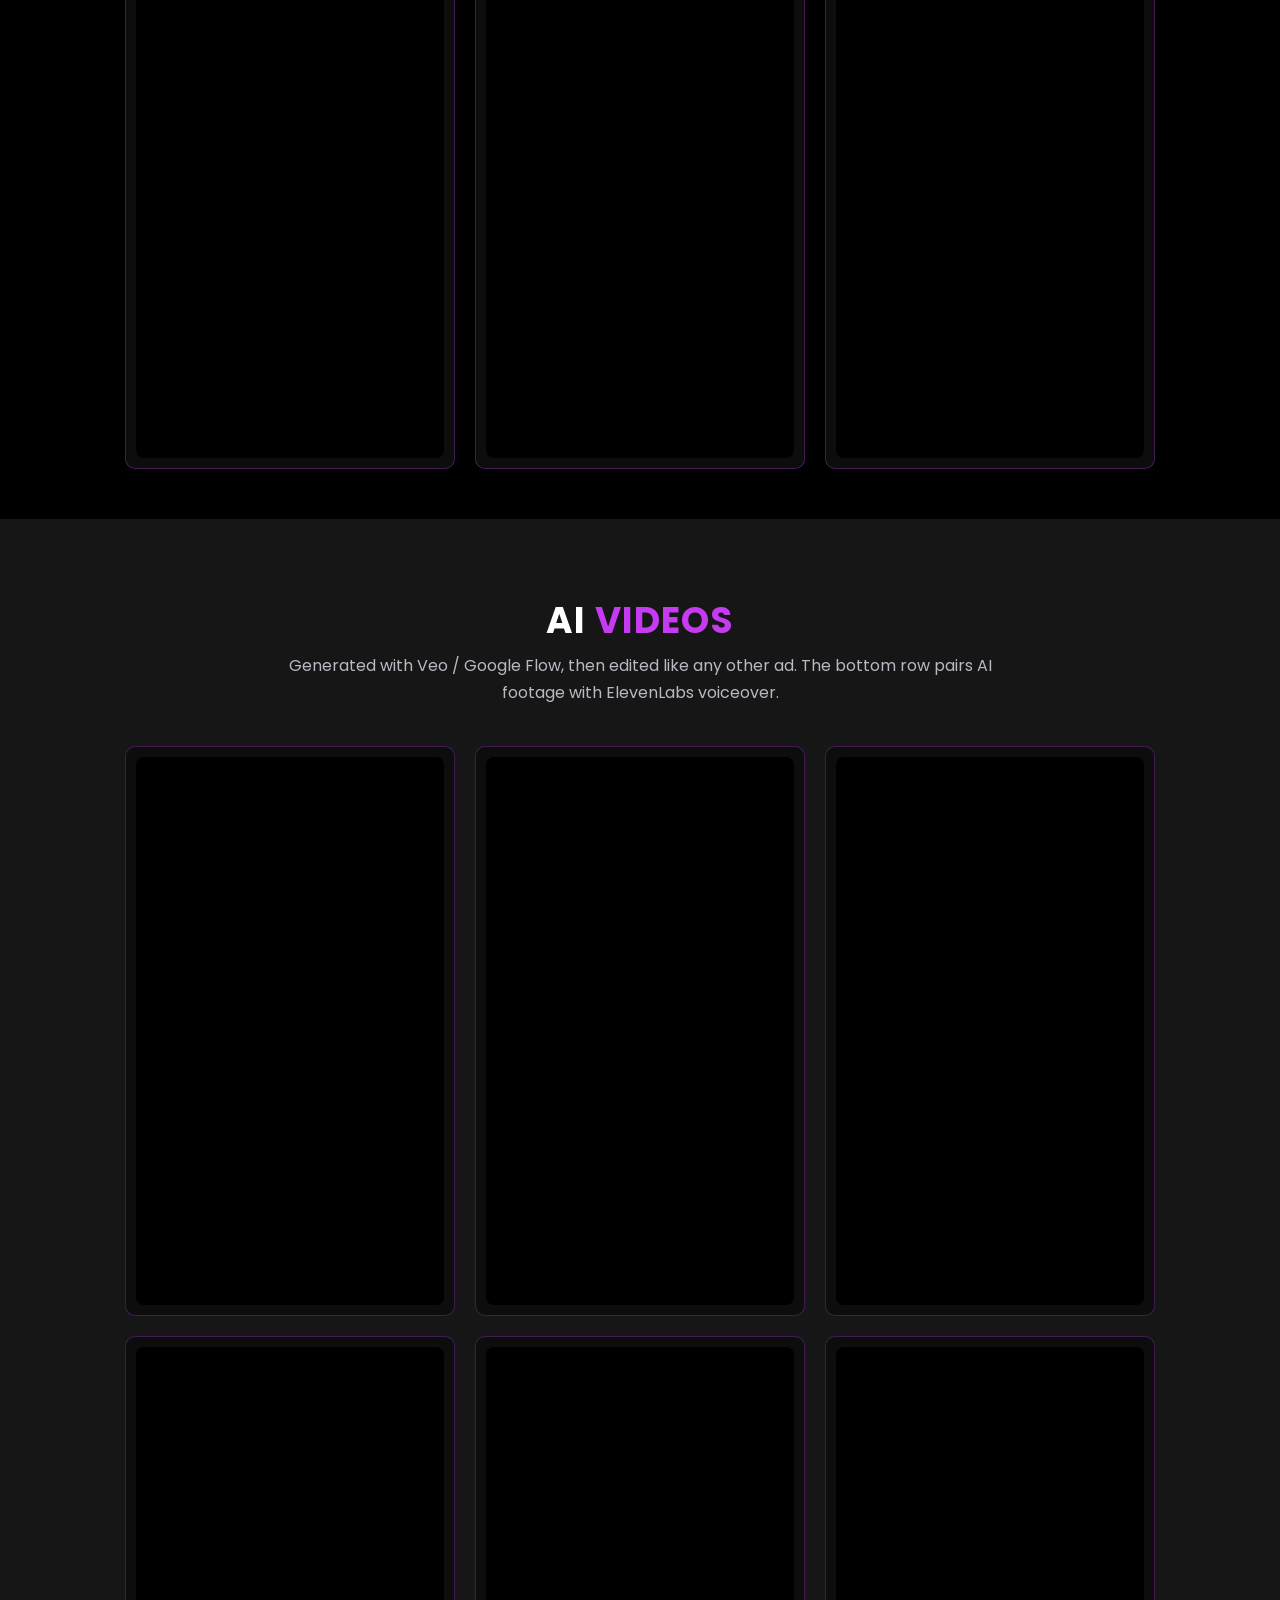
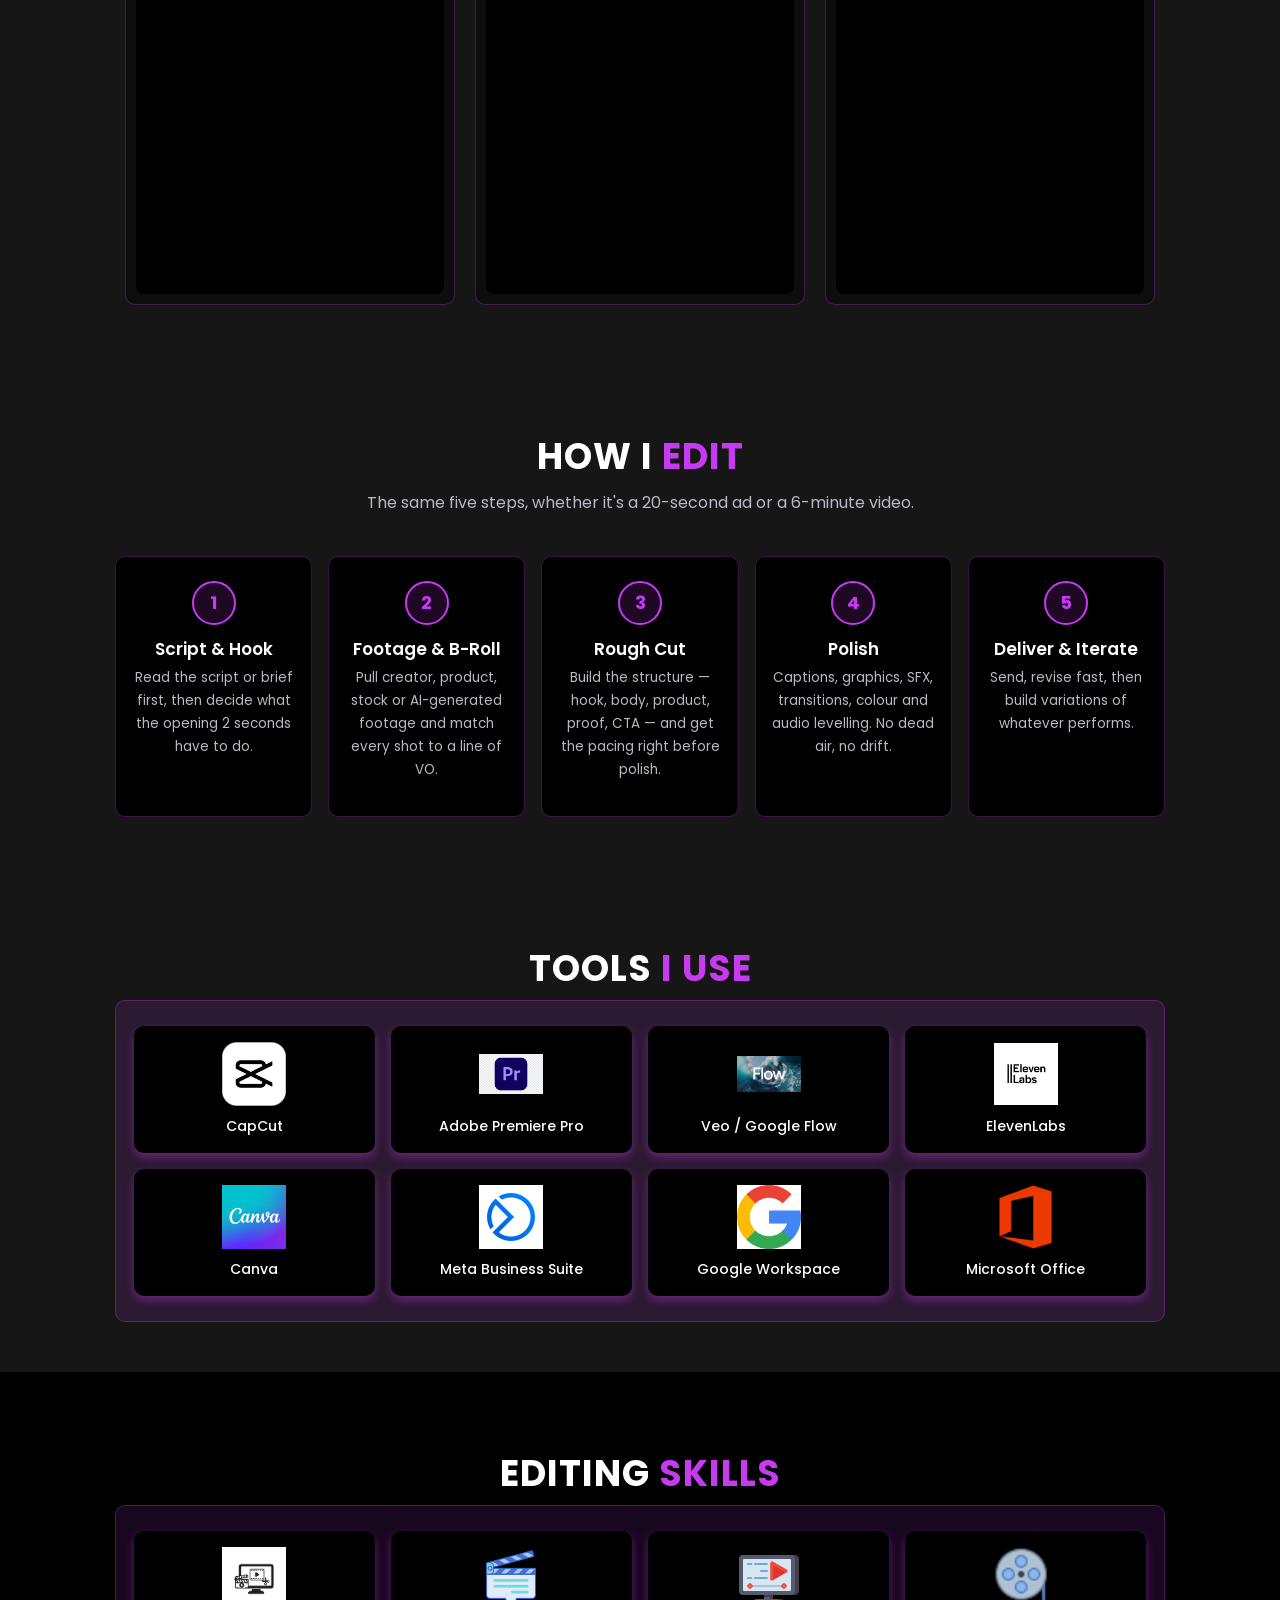
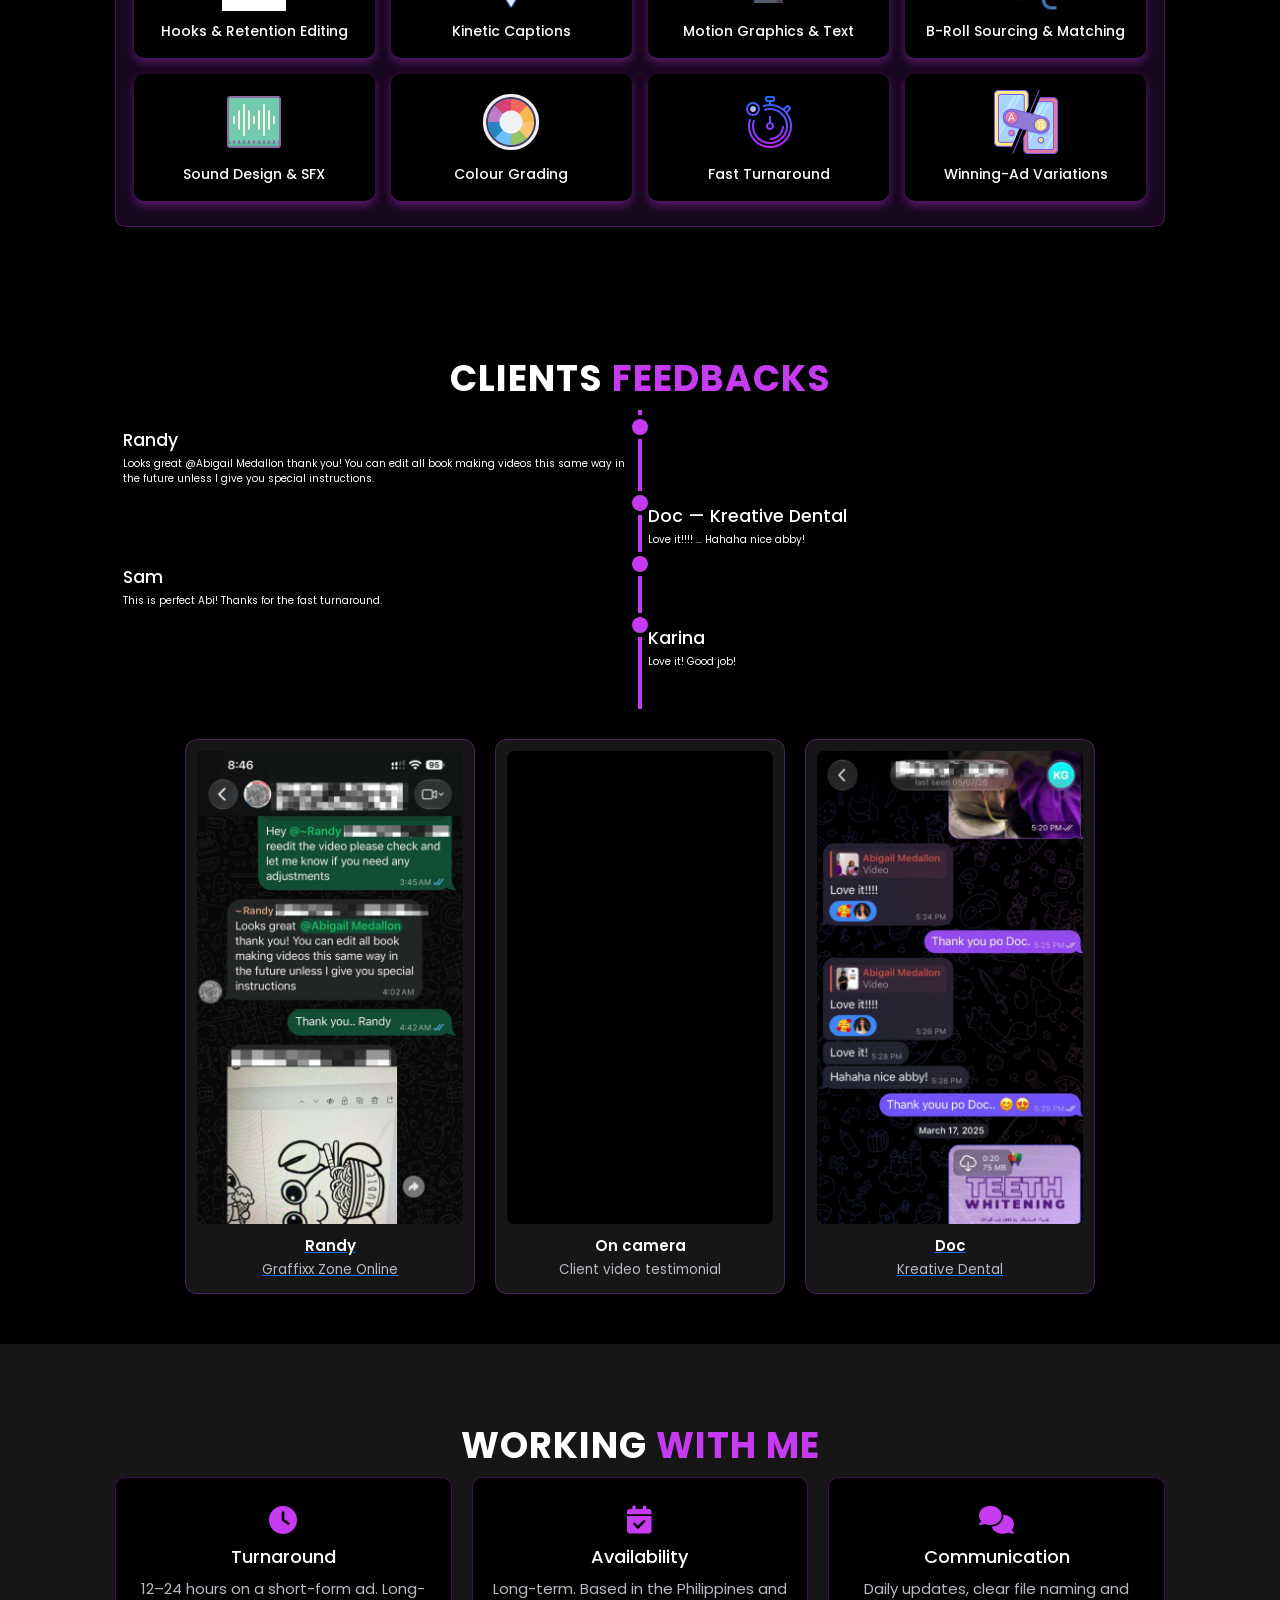
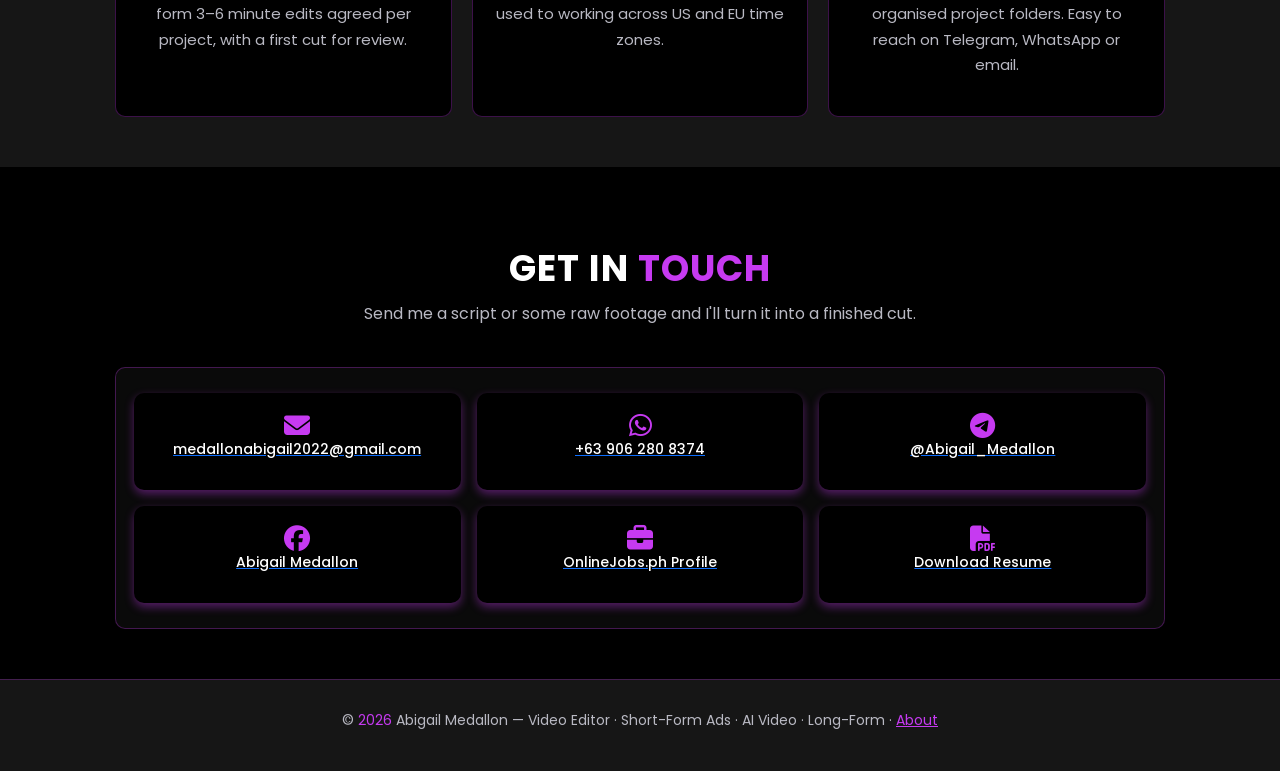
==== commit a83f171b: "Fix feedback screenshot paths and add Doc testimonial" ====
--- a/abby-video-portfolio/index.html
+++ b/abby-video-portfolio/index.html
@@ -296,33 +296,46 @@
                             <div class="d-none d-lg-block col-lg-6"></div>
                             <div class="col-12 col-lg-6">
                                 <div class="timeline-card">
+                                    <div class="tag"><h3>Doc &mdash; Kreative Dental</h3></div>
+                                    <p class="mb-0">Love it!!!! ... Hahaha nice abby!</p>
+                                </div>
+                            </div>
+                        </div>
+                    </div>
+
+                    <div class="timeline-item">
+                        <span class="timeline-dot"></span>
+                        <div class="row g-4 align-items-stretch">
+                            <div class="col-12 col-lg-6">
+                                <div class="timeline-card">
                                     <div class="tag"><h3>Sam</h3></div>
                                     <p class="mb-0">This is perfect Abi! Thanks for the fast turnaround.</p>
                                 </div>
                             </div>
+                            <div class="d-none d-lg-block col-lg-6"></div>
                         </div>
                     </div>
 
                     <div class="timeline-item">
                         <span class="timeline-dot"></span>
                         <div class="row g-4 align-items-stretch">
+                            <div class="d-none d-lg-block col-lg-6"></div>
                             <div class="col-12 col-lg-6">
                                 <div class="timeline-card">
                                     <div class="tag"><h3>Karina</h3></div>
                                     <p class="mb-0">Love it! Good job!</p>
                                 </div>
                             </div>
-                            <div class="d-none d-lg-block col-lg-6"></div>
                         </div>
                     </div>
                 </div>
 
           <div class="feedback-row">
-    <a class="fb-panel" href="assets/image/proof-randy.jpg" target="_blank" rel="noreferrer">
+    <a class="fb-panel" href="assets/image/Graffixx%20Zone%20Online.png" target="_blank" rel="noreferrer">
         <div class="fb-media">
-            <img src="assets/image/proof-randy.jpg" alt="Client message from Randy approving a book-making video edit" loading="lazy">
+            <img src="assets/image/Graffixx%20Zone%20Online.png" alt="Client message from Randy at Graffixx Zone Online approving a book-making video edit" loading="lazy">
         </div>
-        <p class="fb-cap"><strong>Randy</strong>Book-making video series</p>
+        <p class="fb-cap"><strong>Randy</strong>Graffixx Zone Online</p>
     </a>
 
     <div class="fb-panel is-video">
@@ -336,9 +349,9 @@
         <p class="fb-cap"><strong>On camera</strong>Client video testimonial</p>
     </div>
 
-    <a class="fb-panel" href="assets/image/proof-doc.jpg" target="_blank" rel="noreferrer">
+    <a class="fb-panel" href="assets/image/Clinic.png" target="_blank" rel="noreferrer">
         <div class="fb-media">
-            <img src="assets/image/proof-doc.jpg" alt="Client messages from Doc at Kreative Dental reacting to video edits" loading="lazy">
+            <img src="assets/image/Clinic.png" alt="Client messages from Doc at Kreative Dental reacting to video edits" loading="lazy">
         </div>
         <p class="fb-cap"><strong>Doc</strong>Kreative Dental</p>
     </a>
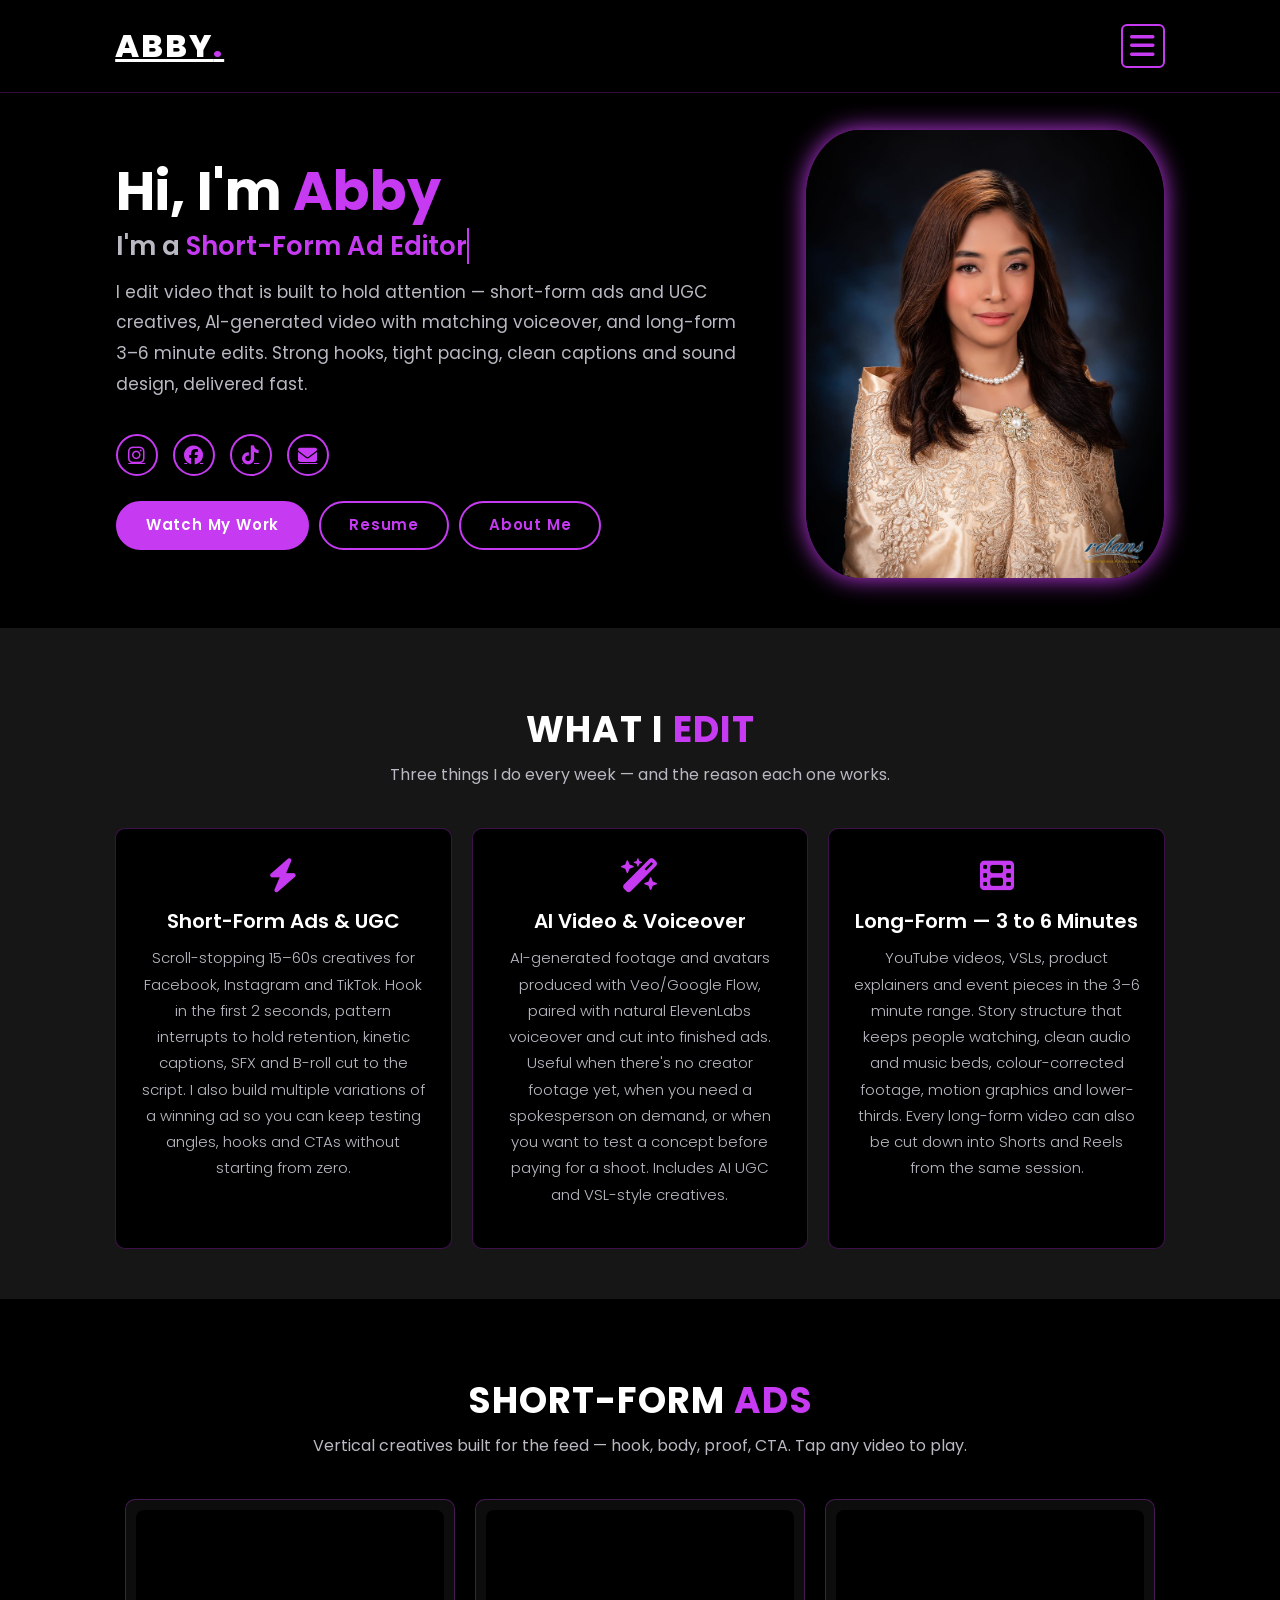
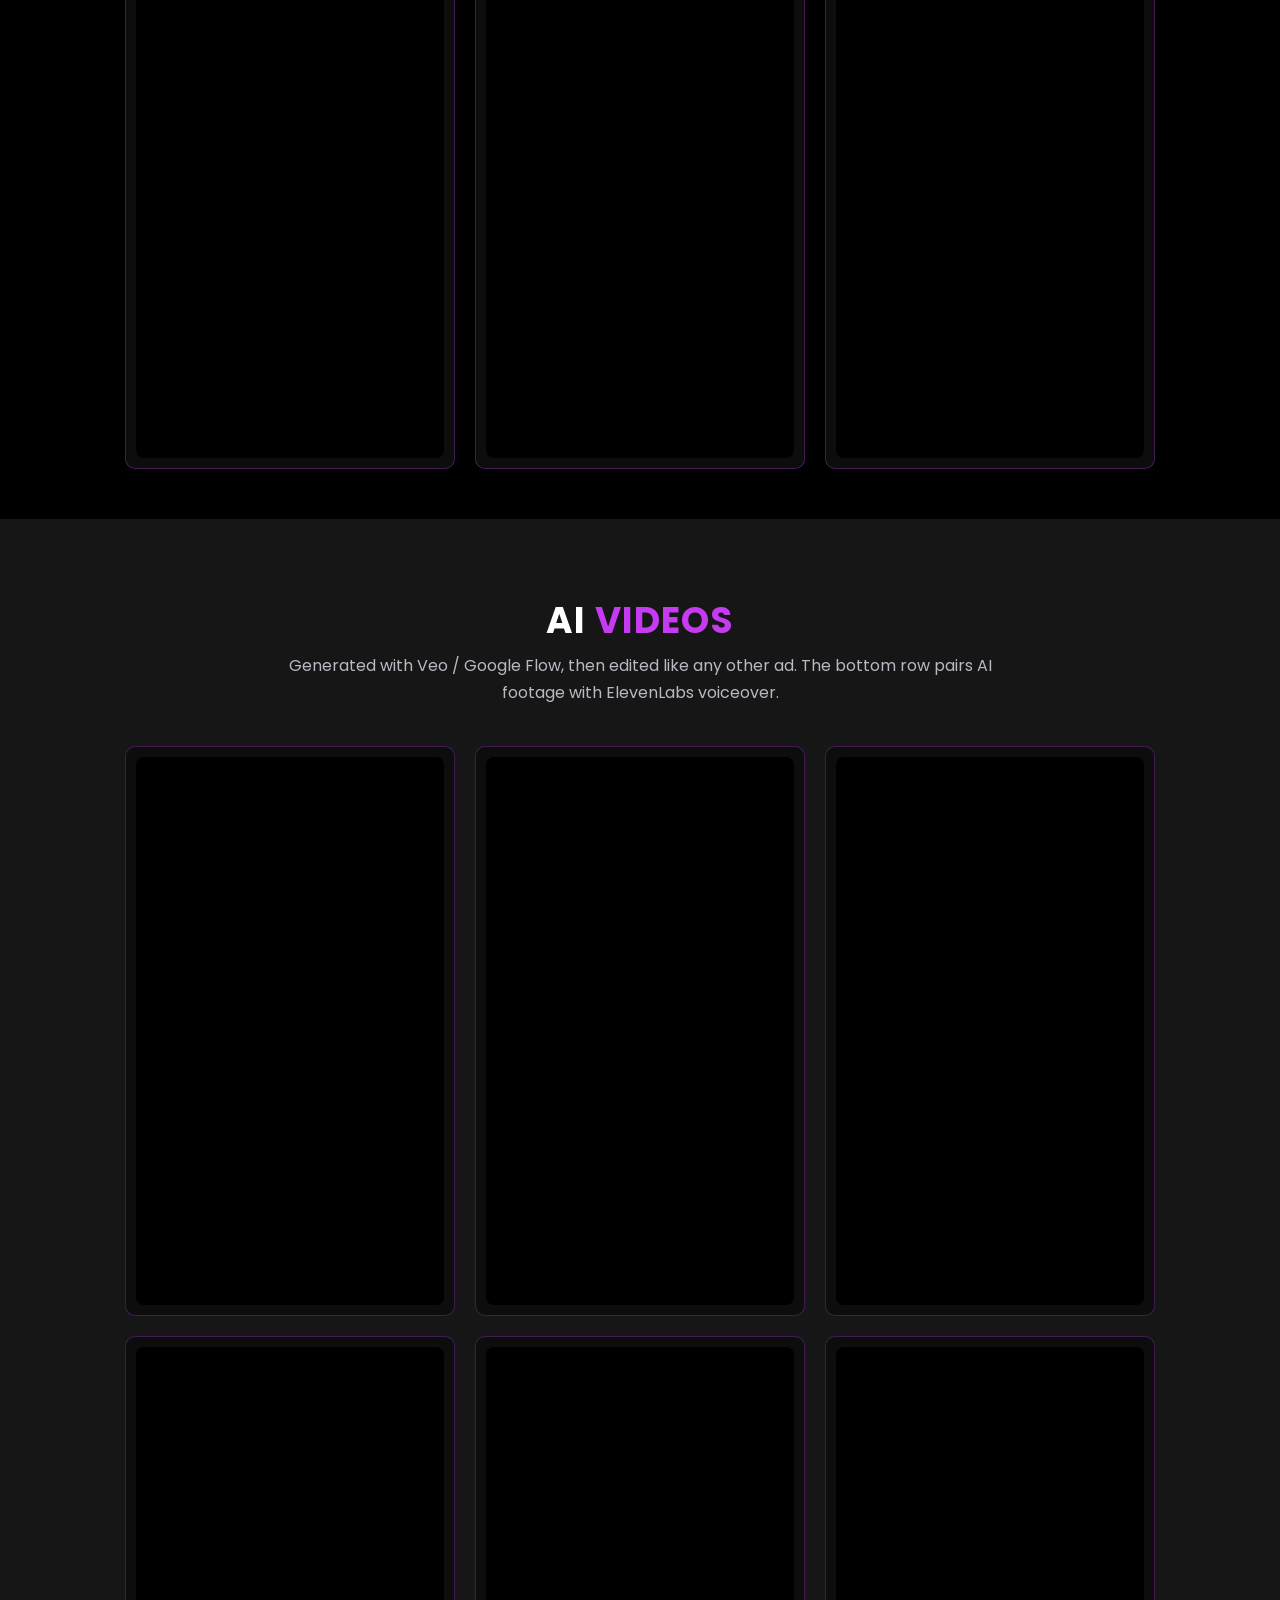
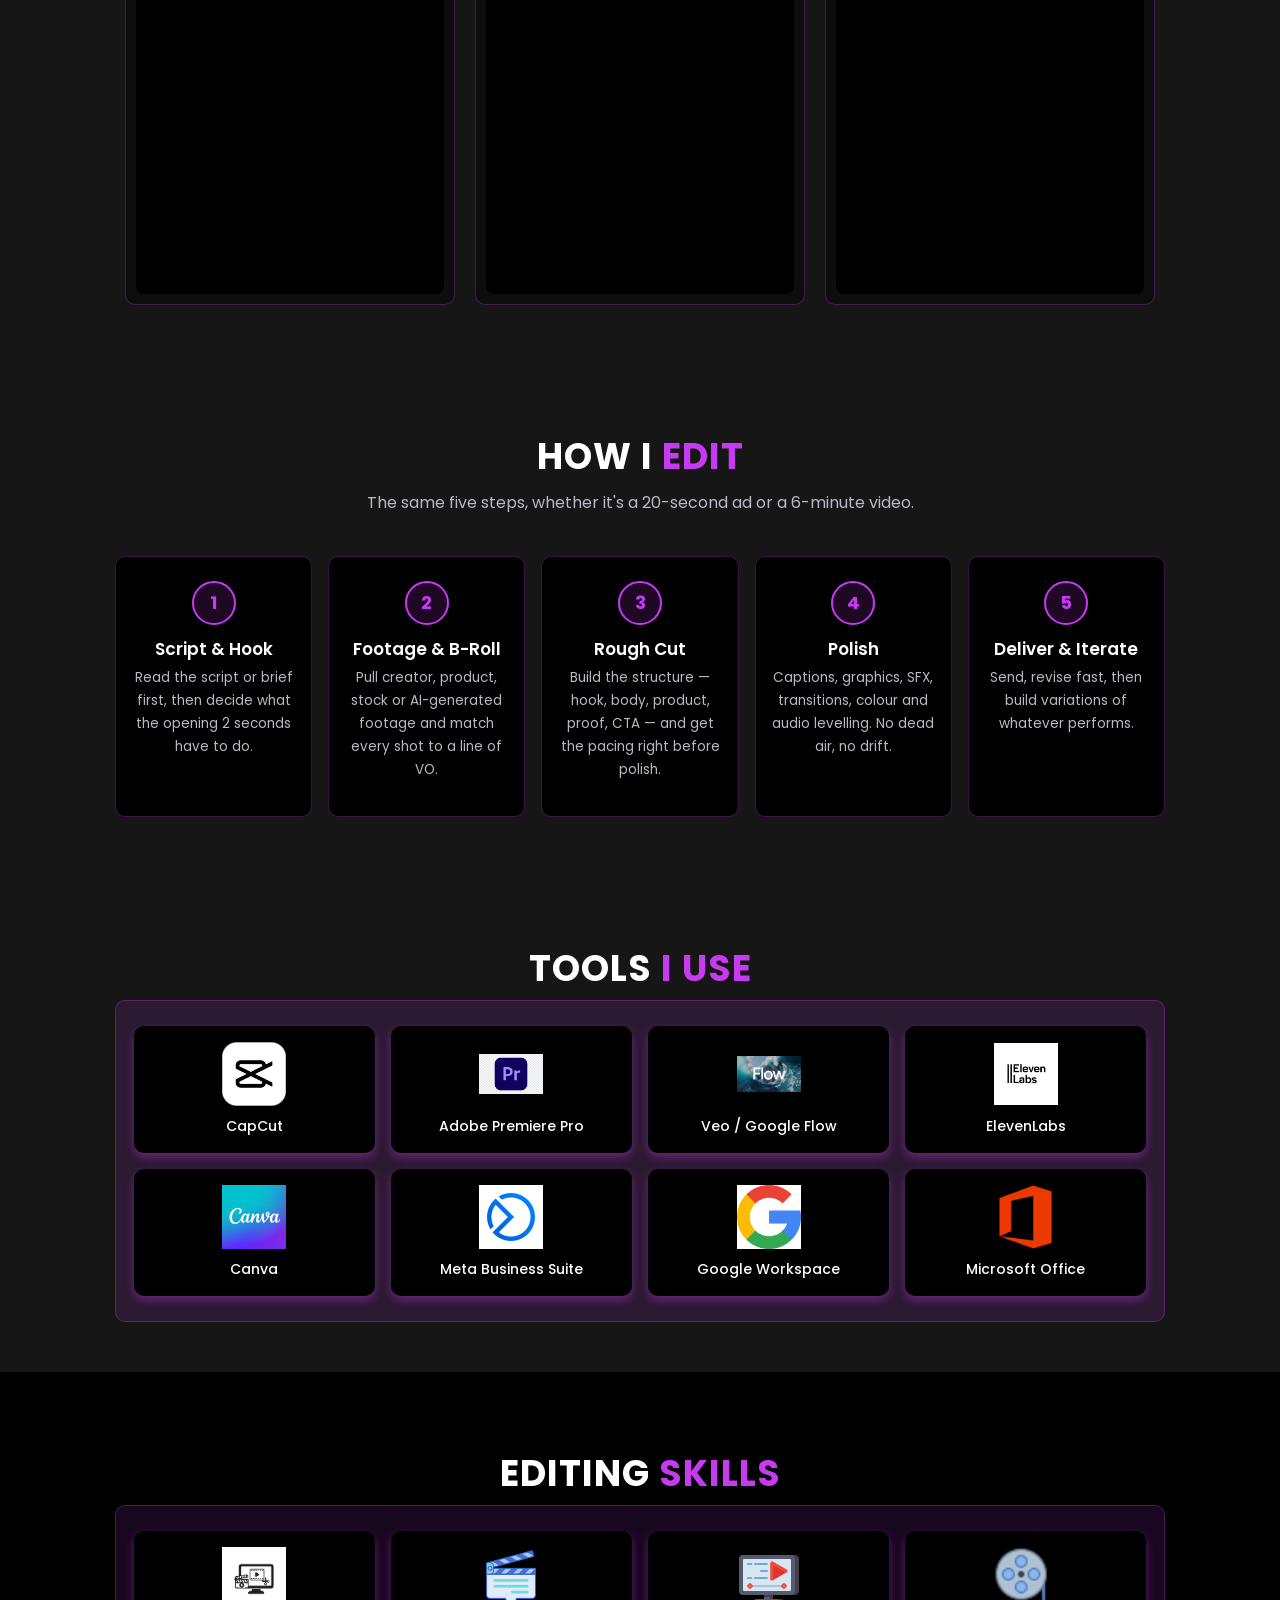
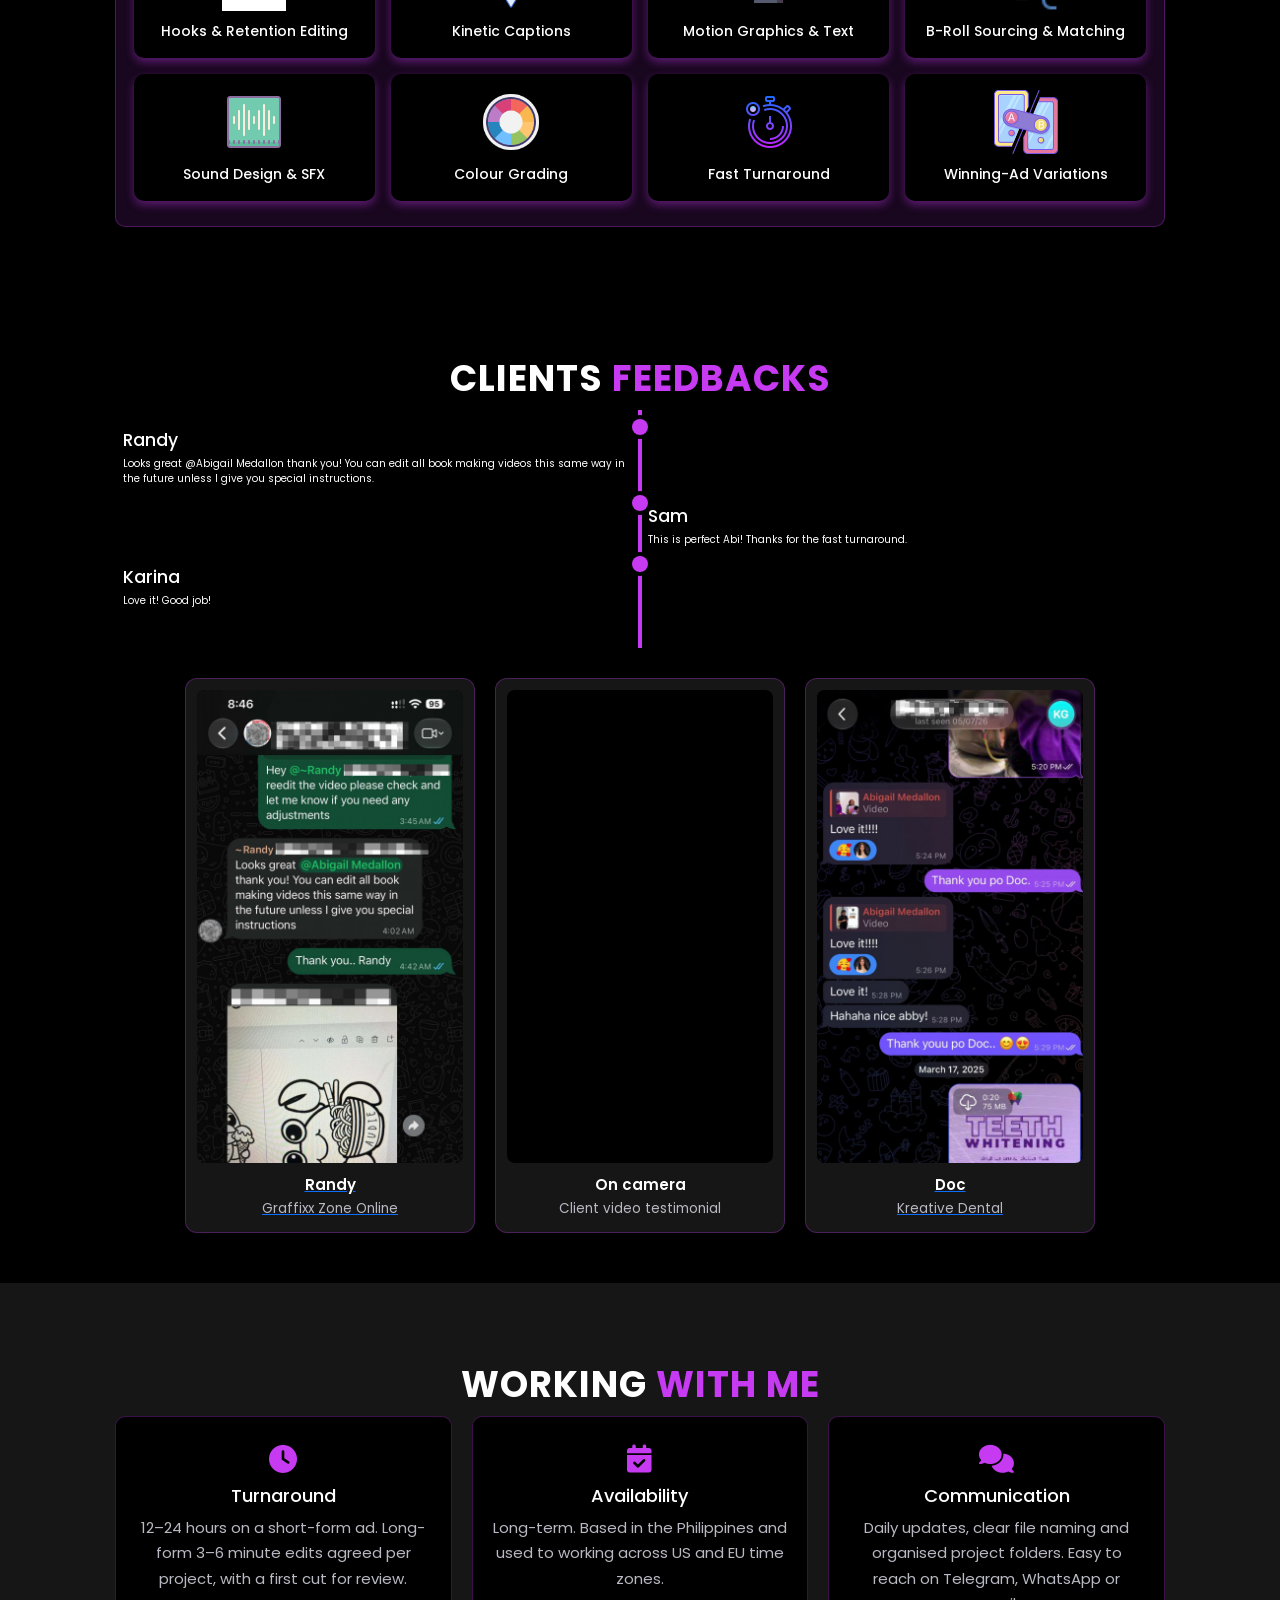
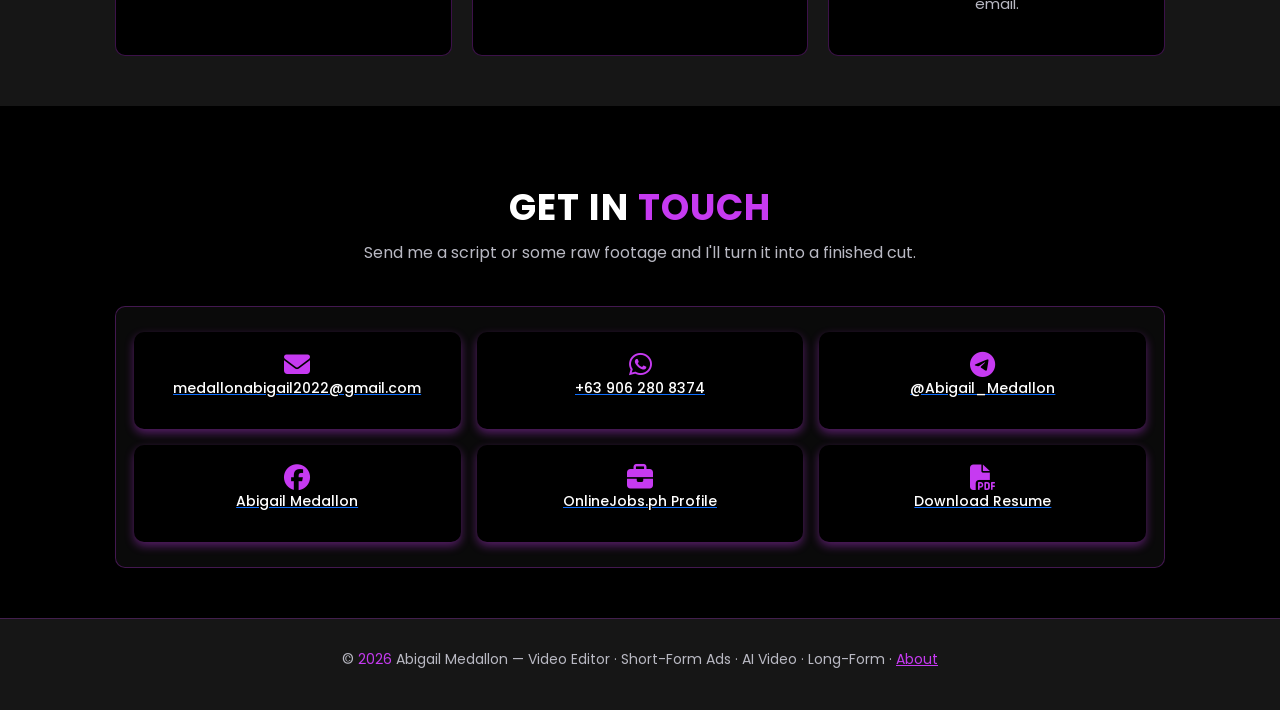
==== commit 3db0209d: "Update index.html" ====
--- a/abby-video-portfolio/index.html
+++ b/abby-video-portfolio/index.html
@@ -272,7 +272,7 @@
         </section>
 
         <!-- ============================= FEEDBACK ============================= -->
- <section class="feedback" id="feedback">
+       <section class="feedback" id="feedback">
             <div class="container">
                 <h2 class="heading">CLIENTS <span>FEEDBACKS</span></h2>
                 <div class="timeline-bs">
@@ -296,44 +296,31 @@
                             <div class="d-none d-lg-block col-lg-6"></div>
                             <div class="col-12 col-lg-6">
                                 <div class="timeline-card">
-                                    <div class="tag"><h3>Doc &mdash; Kreative Dental</h3></div>
-                                    <p class="mb-0">Love it!!!! ... Hahaha nice abby!</p>
-                                </div>
-                            </div>
-                        </div>
-                    </div>
-
-                    <div class="timeline-item">
-                        <span class="timeline-dot"></span>
-                        <div class="row g-4 align-items-stretch">
-                            <div class="col-12 col-lg-6">
-                                <div class="timeline-card">
                                     <div class="tag"><h3>Sam</h3></div>
                                     <p class="mb-0">This is perfect Abi! Thanks for the fast turnaround.</p>
                                 </div>
                             </div>
-                            <div class="d-none d-lg-block col-lg-6"></div>
                         </div>
                     </div>
 
                     <div class="timeline-item">
                         <span class="timeline-dot"></span>
                         <div class="row g-4 align-items-stretch">
-                            <div class="d-none d-lg-block col-lg-6"></div>
                             <div class="col-12 col-lg-6">
                                 <div class="timeline-card">
                                     <div class="tag"><h3>Karina</h3></div>
                                     <p class="mb-0">Love it! Good job!</p>
                                 </div>
                             </div>
-                        </div>
-                    </div>
-                </div>
-
+                            <div class="d-none d-lg-block col-lg-6"></div>
+                        </div>
+                    </div>
+                </div>
+                
           <div class="feedback-row">
-    <a class="fb-panel" href="assets/image/Graffixx%20Zone%20Online.png" target="_blank" rel="noreferrer">
+    <a class="fb-panel" href="assets/image/Graffixx Zone Online.png" target="_blank" rel="noreferrer">
         <div class="fb-media">
-            <img src="assets/image/Graffixx%20Zone%20Online.png" alt="Client message from Randy at Graffixx Zone Online approving a book-making video edit" loading="lazy">
+            <img src="assets/image/Graffixx Zone Online.png" alt="Client message from Randy at Graffixx Zone Online approving a book-making video edit" loading="lazy">
         </div>
         <p class="fb-cap"><strong>Randy</strong>Graffixx Zone Online</p>
     </a>
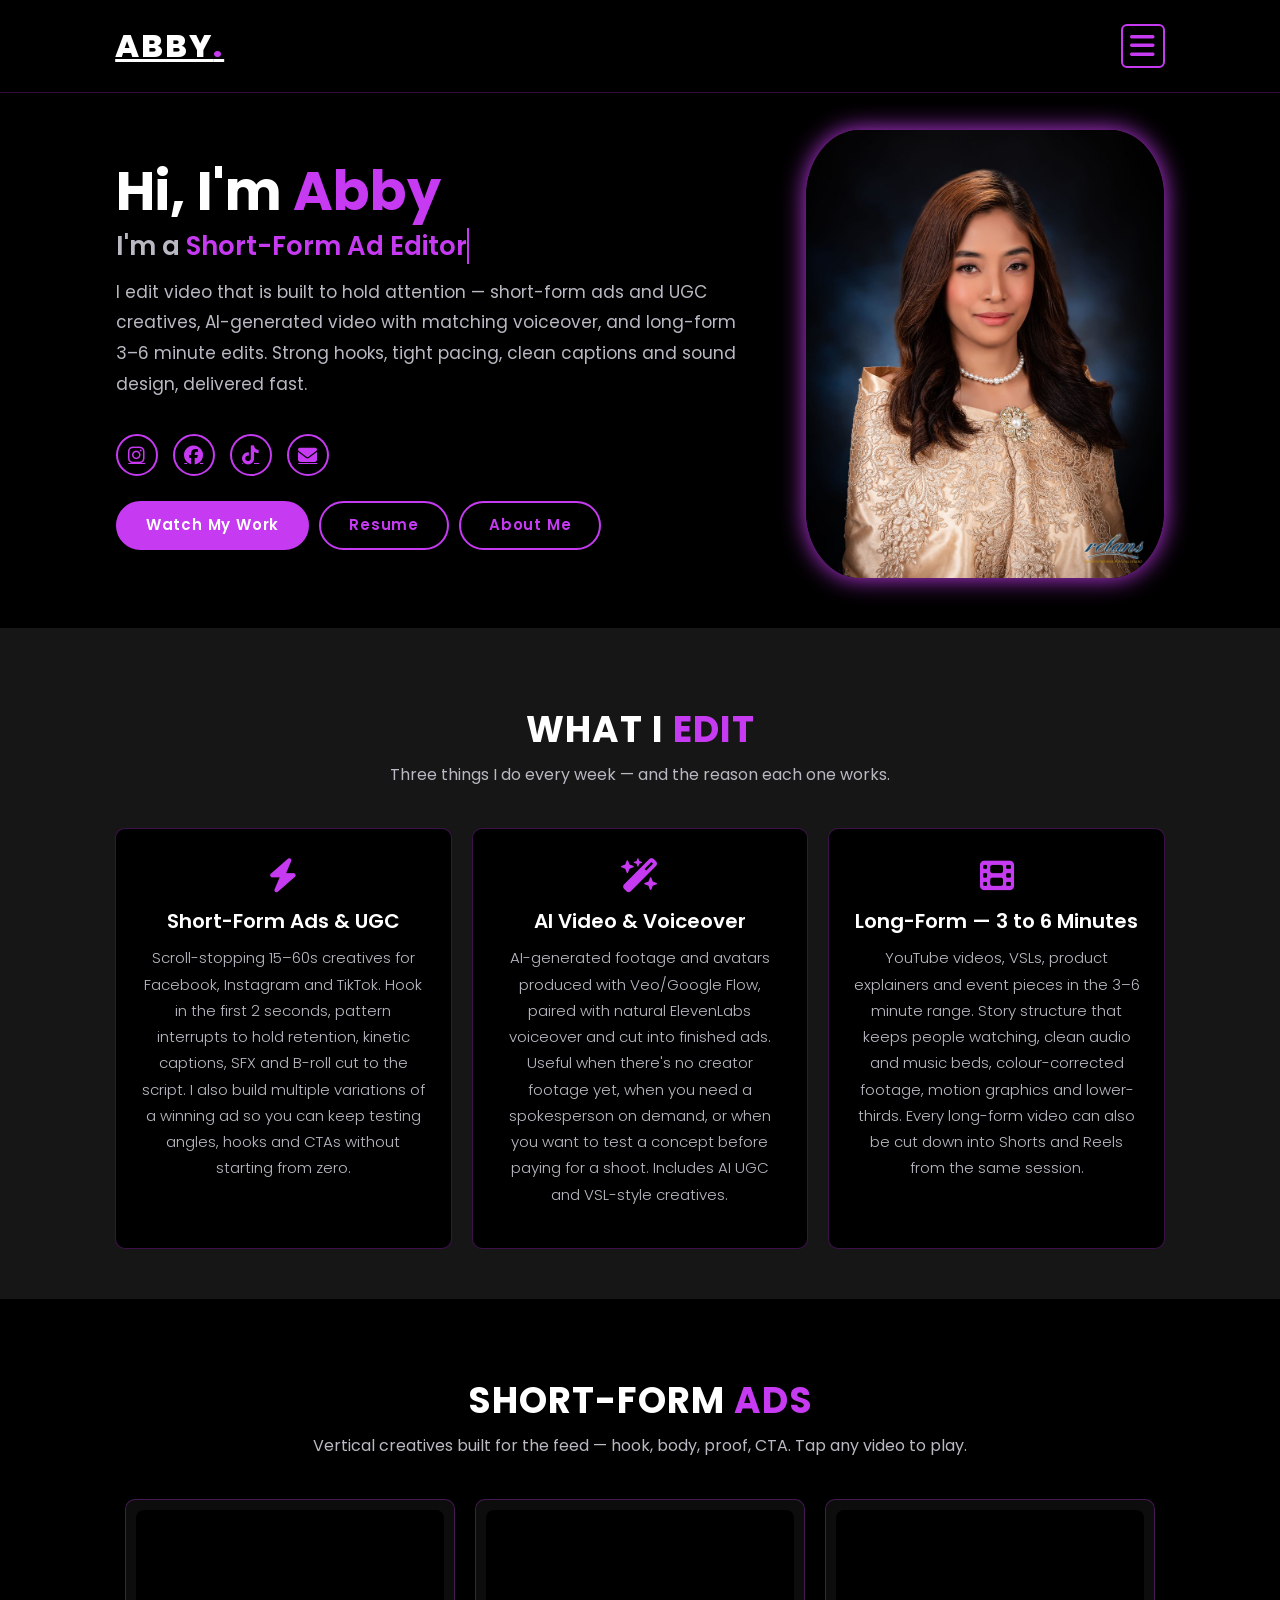
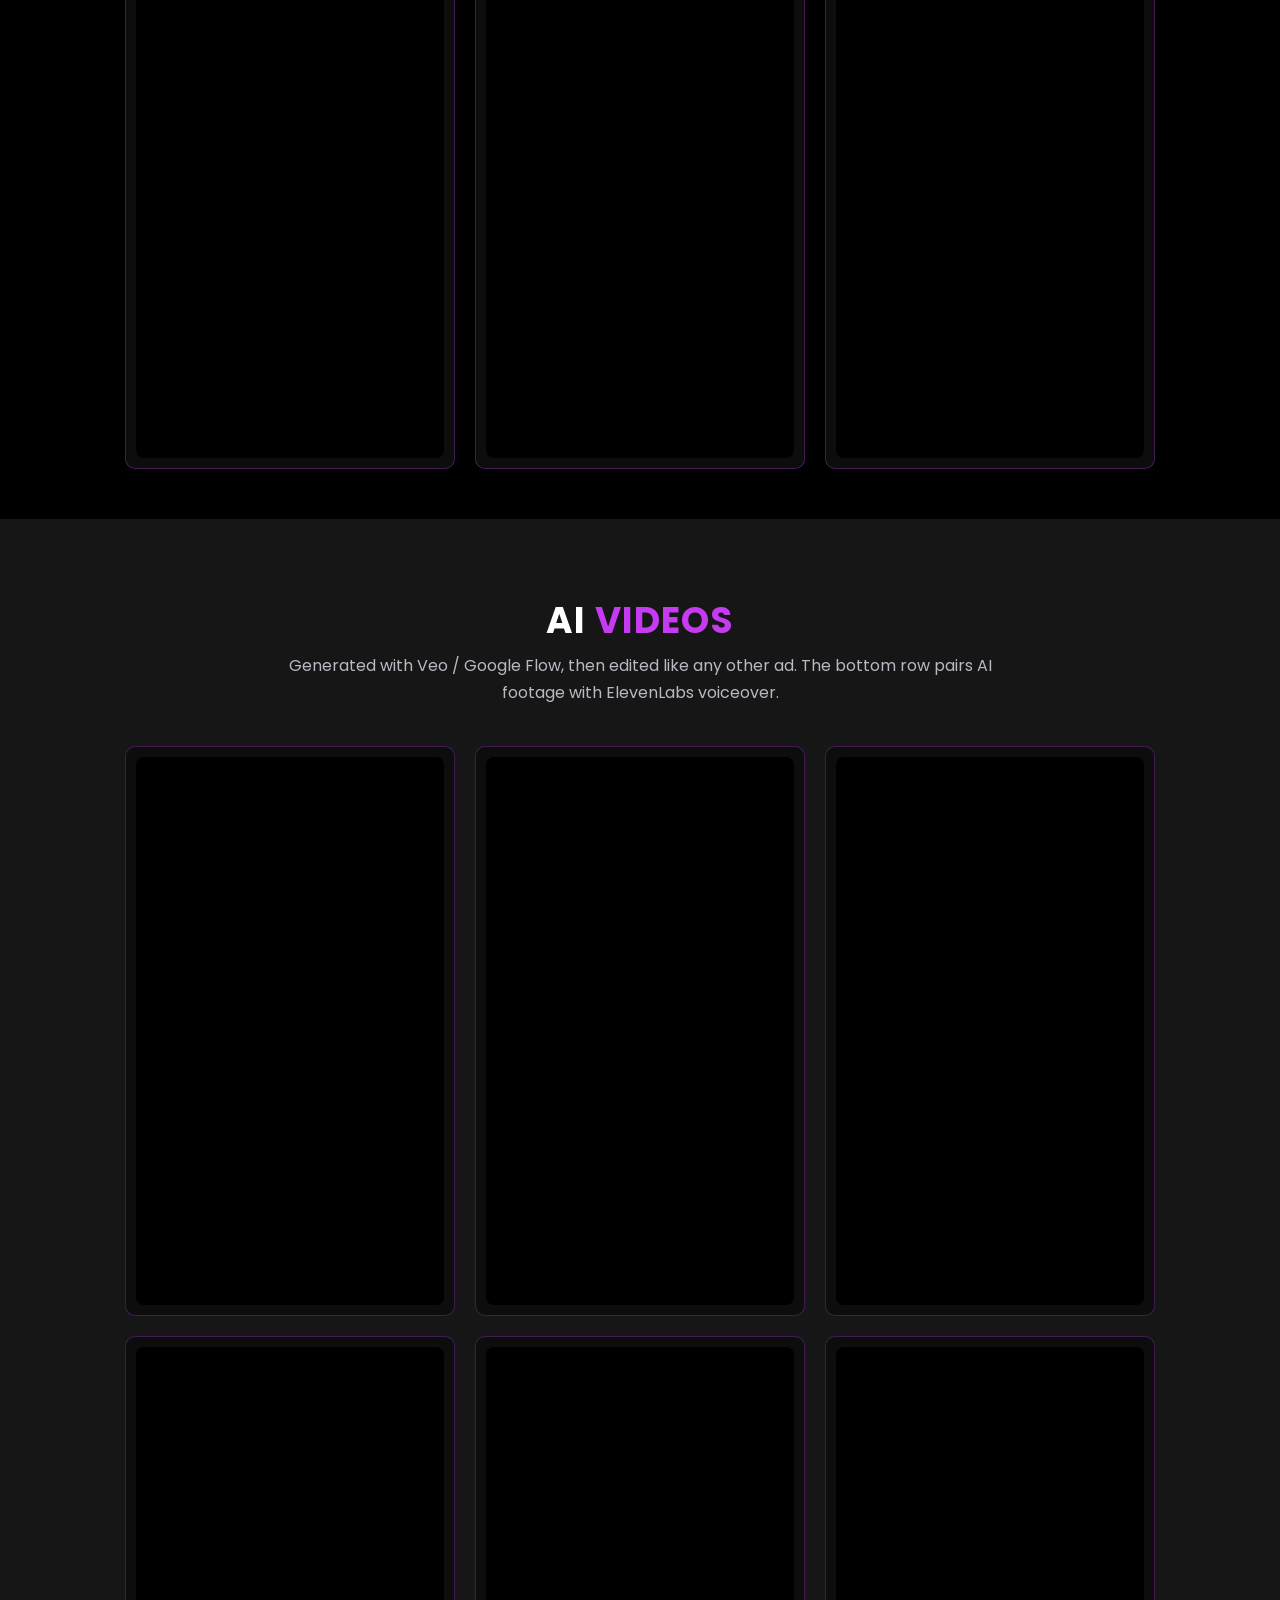
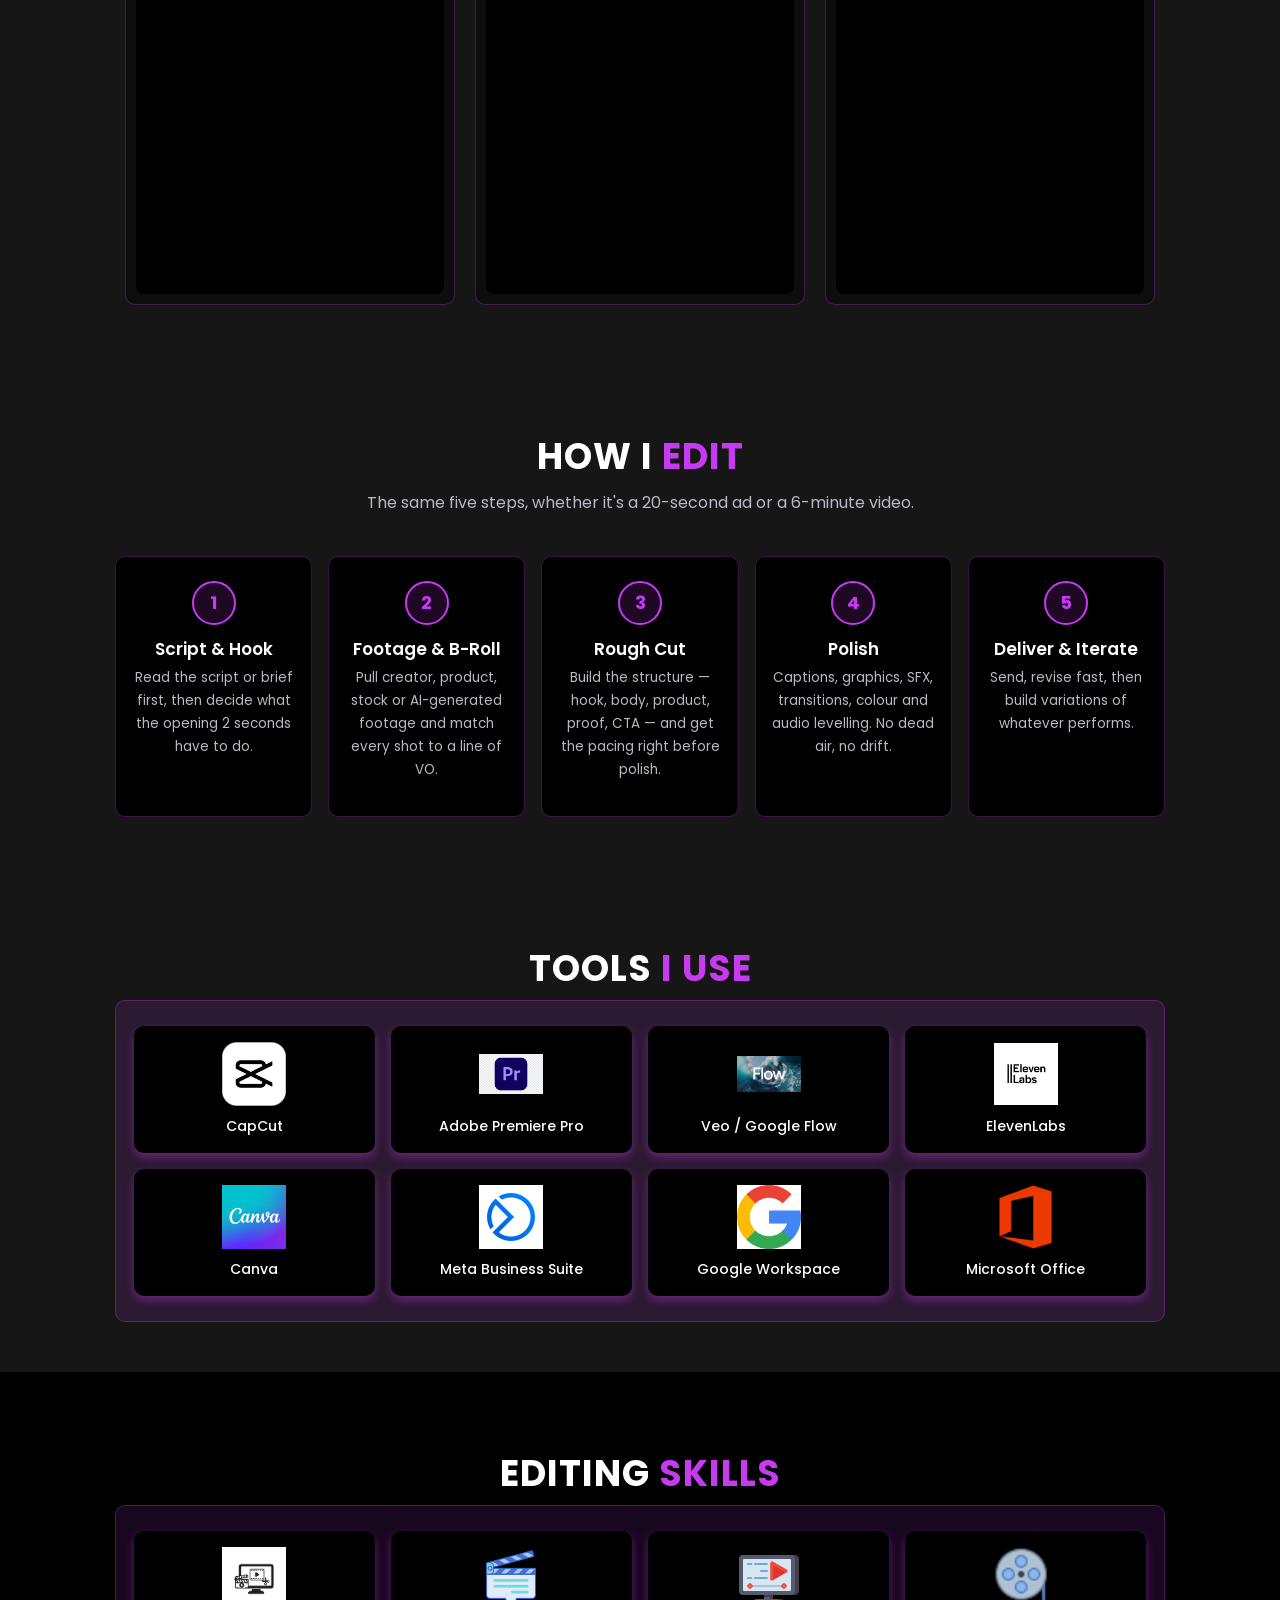
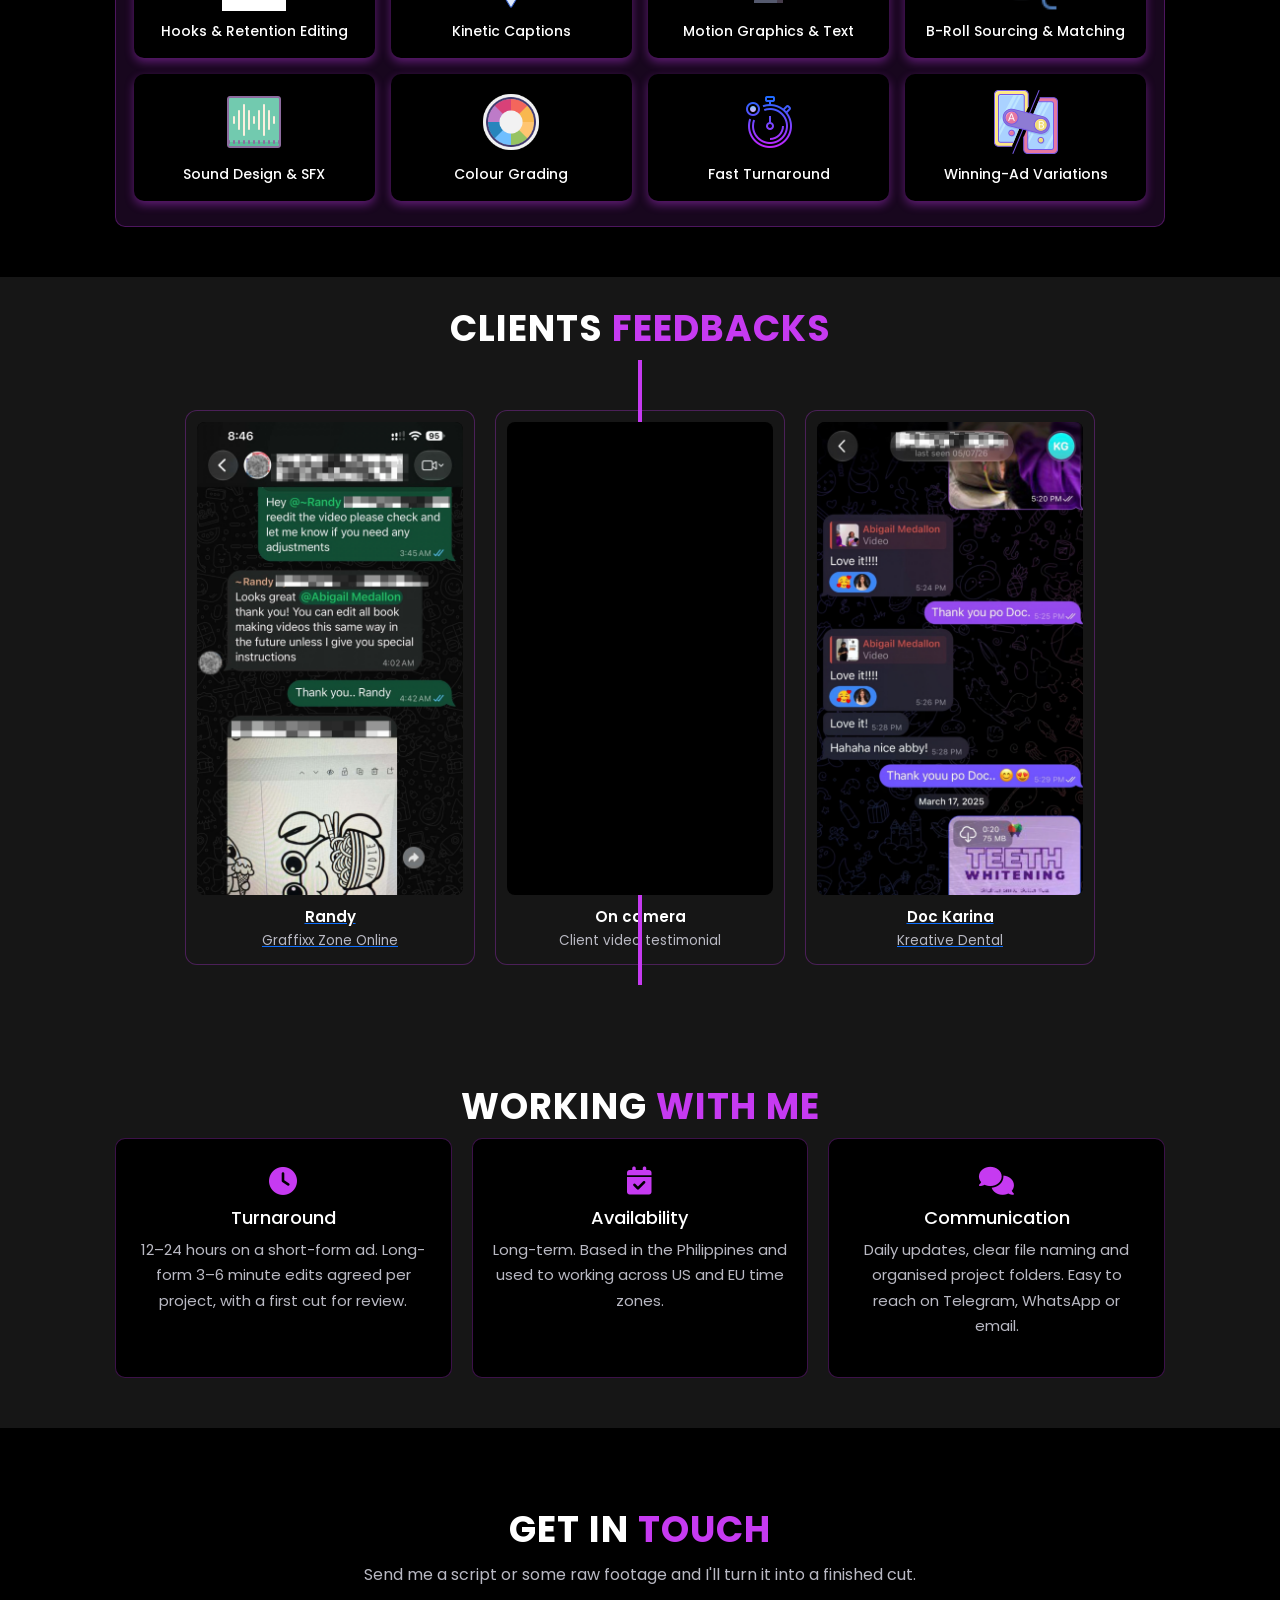
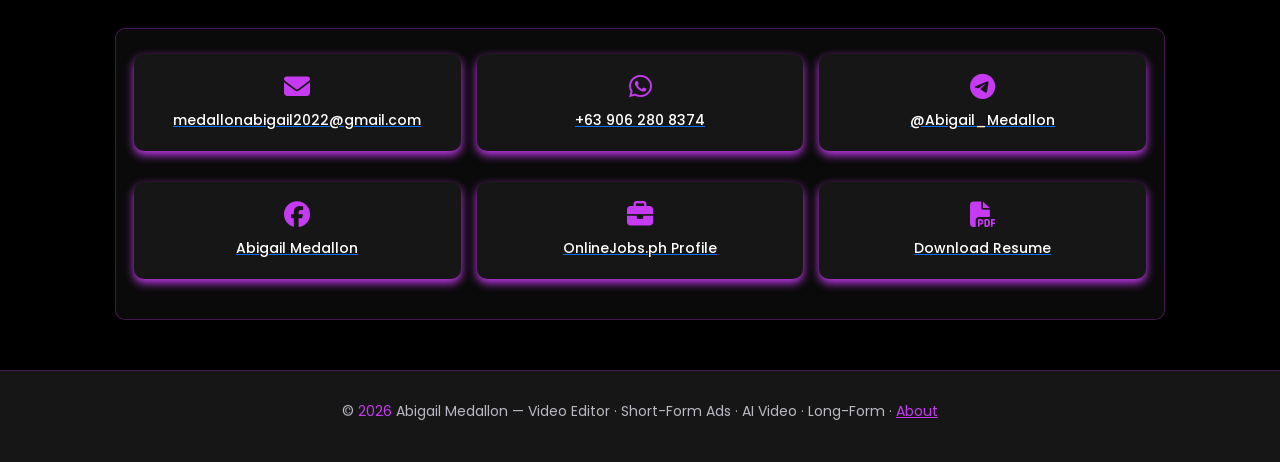
==== commit cf7c7f82: "Update index.html" ====
--- a/abby-video-portfolio/index.html
+++ b/abby-video-portfolio/index.html
@@ -277,46 +277,6 @@
                 <h2 class="heading">CLIENTS <span>FEEDBACKS</span></h2>
                 <div class="timeline-bs">
                     <div class="timeline-line"></div>
-                    <div class="timeline-item">
-                        <span class="timeline-dot"></span>
-                        <div class="row g-4 align-items-stretch">
-                            <div class="col-12 col-lg-6">
-                                <div class="timeline-card">
-                                    <div class="tag"><h3>Randy</h3></div>
-                                    <p class="mb-0">Looks great @Abigail Medallon thank you! You can edit all book making videos this same way in the future unless I give you special instructions.</p>
-                                </div>
-                            </div>
-                            <div class="d-none d-lg-block col-lg-6"></div>
-                        </div>
-                    </div>
-
-                    <div class="timeline-item">
-                        <span class="timeline-dot"></span>
-                        <div class="row g-4 align-items-stretch">
-                            <div class="d-none d-lg-block col-lg-6"></div>
-                            <div class="col-12 col-lg-6">
-                                <div class="timeline-card">
-                                    <div class="tag"><h3>Sam</h3></div>
-                                    <p class="mb-0">This is perfect Abi! Thanks for the fast turnaround.</p>
-                                </div>
-                            </div>
-                        </div>
-                    </div>
-
-                    <div class="timeline-item">
-                        <span class="timeline-dot"></span>
-                        <div class="row g-4 align-items-stretch">
-                            <div class="col-12 col-lg-6">
-                                <div class="timeline-card">
-                                    <div class="tag"><h3>Karina</h3></div>
-                                    <p class="mb-0">Love it! Good job!</p>
-                                </div>
-                            </div>
-                            <div class="d-none d-lg-block col-lg-6"></div>
-                        </div>
-                    </div>
-                </div>
-                
           <div class="feedback-row">
     <a class="fb-panel" href="assets/image/Graffixx Zone Online.png" target="_blank" rel="noreferrer">
         <div class="fb-media">
@@ -340,7 +300,7 @@
         <div class="fb-media">
             <img src="assets/image/Clinic.png" alt="Client messages from Doc at Kreative Dental reacting to video edits" loading="lazy">
         </div>
-        <p class="fb-cap"><strong>Doc</strong>Kreative Dental</p>
+        <p class="fb-cap"><strong>Doc Karina</strong>Kreative Dental</p>
     </a>
 </div>
 
--- a/abby-video-portfolio/assets/css/style.css
+++ b/abby-video-portfolio/assets/css/style.css
@@ -580,7 +580,10 @@
 }
 
 /*------------------------------ feedback ------------------------------*/
-.feedback { background: var(--bg-color); }
+.feedback {
+    background: var(--second-bg-color);
+    padding: 2rem 1rem;
+}
 
 .timeline-bs {
     position: relative;
@@ -591,7 +594,8 @@
 
 .timeline-bs .timeline-line {
     position: absolute;
-    top: 0; bottom: 0;
+    top: 0;
+    bottom: 0;
     left: 50%;
     transform: translateX(-50%);
     width: 4px;
@@ -599,7 +603,10 @@
     z-index: 0;
 }
 
-.timeline-bs .timeline-item { position: relative; padding-bottom: 2rem; }
+.timeline-bs .timeline-item {
+    position: relative;
+    padding: 0 0 2rem 0;
+}
 
 .timeline-bs .timeline-dot {
     position: absolute;
@@ -610,10 +617,165 @@
     height: 16px;
     background: var(--main-color);
     border-radius: 50%;
-    box-shadow: 0 0 0 4px var(--bg-color);
+    box-shadow: 0 0 0 4px var(--second-bg-color);
     z-index: 1;
 }
+
+.timeline-card {
+    background: var(--main-color);
+    color: var(--text-color);
+    border-radius: 10px;
+    padding: 1.5rem 1.75rem;
+    box-shadow: 0 4px 14px rgba(0,0,0,0.25);
+    height: 100%;
+}
+
+.timeline-card .tag h3 {
+    font-size: 1.8rem;
+    margin-bottom: 0.75rem;
+}
+
+.timeline-card p {
+    font-size: 1.4rem;
+    line-height: 1.6;
+}
+
+.feedback .content::after{
+    background: var(--main-color);
+    position: relative;
+    border-radius: 6px; 
+}
+
+.feedback .content .tag{
+    font-size: 1.5rem;
+    padding-top: 1.5rem;
+    padding-left: 1.5rem;
+}
+
+.feedback .content .decs{
+    margin-left: 1.5rem;
+    padding-bottom: 1rem;
+}
+
+.feedback .content .decs h3{
+    font-size: 1.5rem;
+    font-weight: 600;
+}
+
+.feedback .content .decs P{
+    font-size: 1.3rem;
+    font-weight: 500;
+}
+
+.more-feedback {
+    max-width: 360px;
+    margin: 0 auto;
+}
+
+.reel-wrapper {
+    position: relative;
+    width: 100%;
+    padding-top: 177.78%; /* 9:16 ratio */
+}
+
+.reel-iframe {
+    position: absolute;
+    top: 0;
+    left: 0;
+    width: 100%;
+    height: 100%;
+    border: none;
+    overflow: hidden;
+}
+
+/* Optional: Adjust button size and spacing for better visual appeal */
+.more-feedback .btn {
+    padding: 1rem 3rem; /* Adjust padding if needed */
+}
+
+/* Contact Section Styling */
+.contact {
+    background: var(--bg-color);
+}
+
+.contact .container {
+    background: rgb(103, 103, 103);
+    color: var(--text-color);
+    border-radius: 1rem;
+    padding: 2rem;
+    max-width: 1200px;
+    margin: 0 auto;
+    margin-top: 2rem;
+    padding: 2rem;
+}
+
+.contact .container .bar {
+    background-color: var(--second-bg-color); 
+    padding: 10px;
+    border-radius: 1rem;
+    box-shadow: 0 4px 10px var(--main-color);
+    transition: 0.3s ease;
+}
+
+.contact .row {
+    display: grid;
+    grid-template-columns: repeat(4, 1fr); /* Display 4 items per row */
+    gap: 1.5rem;
+}
+
+.contact .bar {
+    display: flex;
+    align-items: center; /* Center the content vertically */
+    justify-content: center; /* Center the content horizontally */
+    margin-bottom: 15px;
+    padding: 20px;
+    border-radius: 1rem;
+    background: var(--bg-color);
+    box-shadow: 0 4px 10px var(--main-color);
+    transition: 0.3s ease;
+}
+
+.contact .bar:hover {
+    box-shadow: 0 4px 10px var(--main-color);
+    transform: scale(1.03);
+}
+
+.contact .bar .info {
+    display: flex;
+    flex-direction: column; /* Stack the icon and text vertically */
+    align-items: center; /* Center the icon and text horizontally */
+    justify-content: center; /* Center the content vertically */
+    gap: 0.5rem; /* Adds some space between the icon and the text */
+    height: 100%; /* Ensure the content takes up the full height of the .bar */
+    text-align: center; /* Ensures the text is centered */
+}
+
+.contact .bar .info i {
+    font-size: 0.6in; /* Adjust the size of the icon */
+    color: var(--main-color); /* Customize the icon color */
+    transition: 0.3s ease; /* Smooth hover effect */
+    object-fit: cover;
+    margin-top: 1rem;
+}
+
+.contact .bar .info i:hover {
+    color: var(--hover-color); /* Change icon color on hover */
+    transform: scale(0.5); /* Slightly enlarge the icon on hover */
+}
+
+.contact .bar .info p {
+    font-size: 1rem; /* Adjust the font size */
+    font-weight: 500;
+    color: var(--text-color); /* Customize the text color */
+    text-align: center; /* Ensure the text is centered */
+    margin-top: 1rem;
+}
+
+.headerf {
+    text-align: center; /* Center text horizontally */
+}
 /*------------------------------ feedback row: shot | video | shot ------------------------------*/
+
 .feedback-row {
     display: flex;
     justify-content: center;
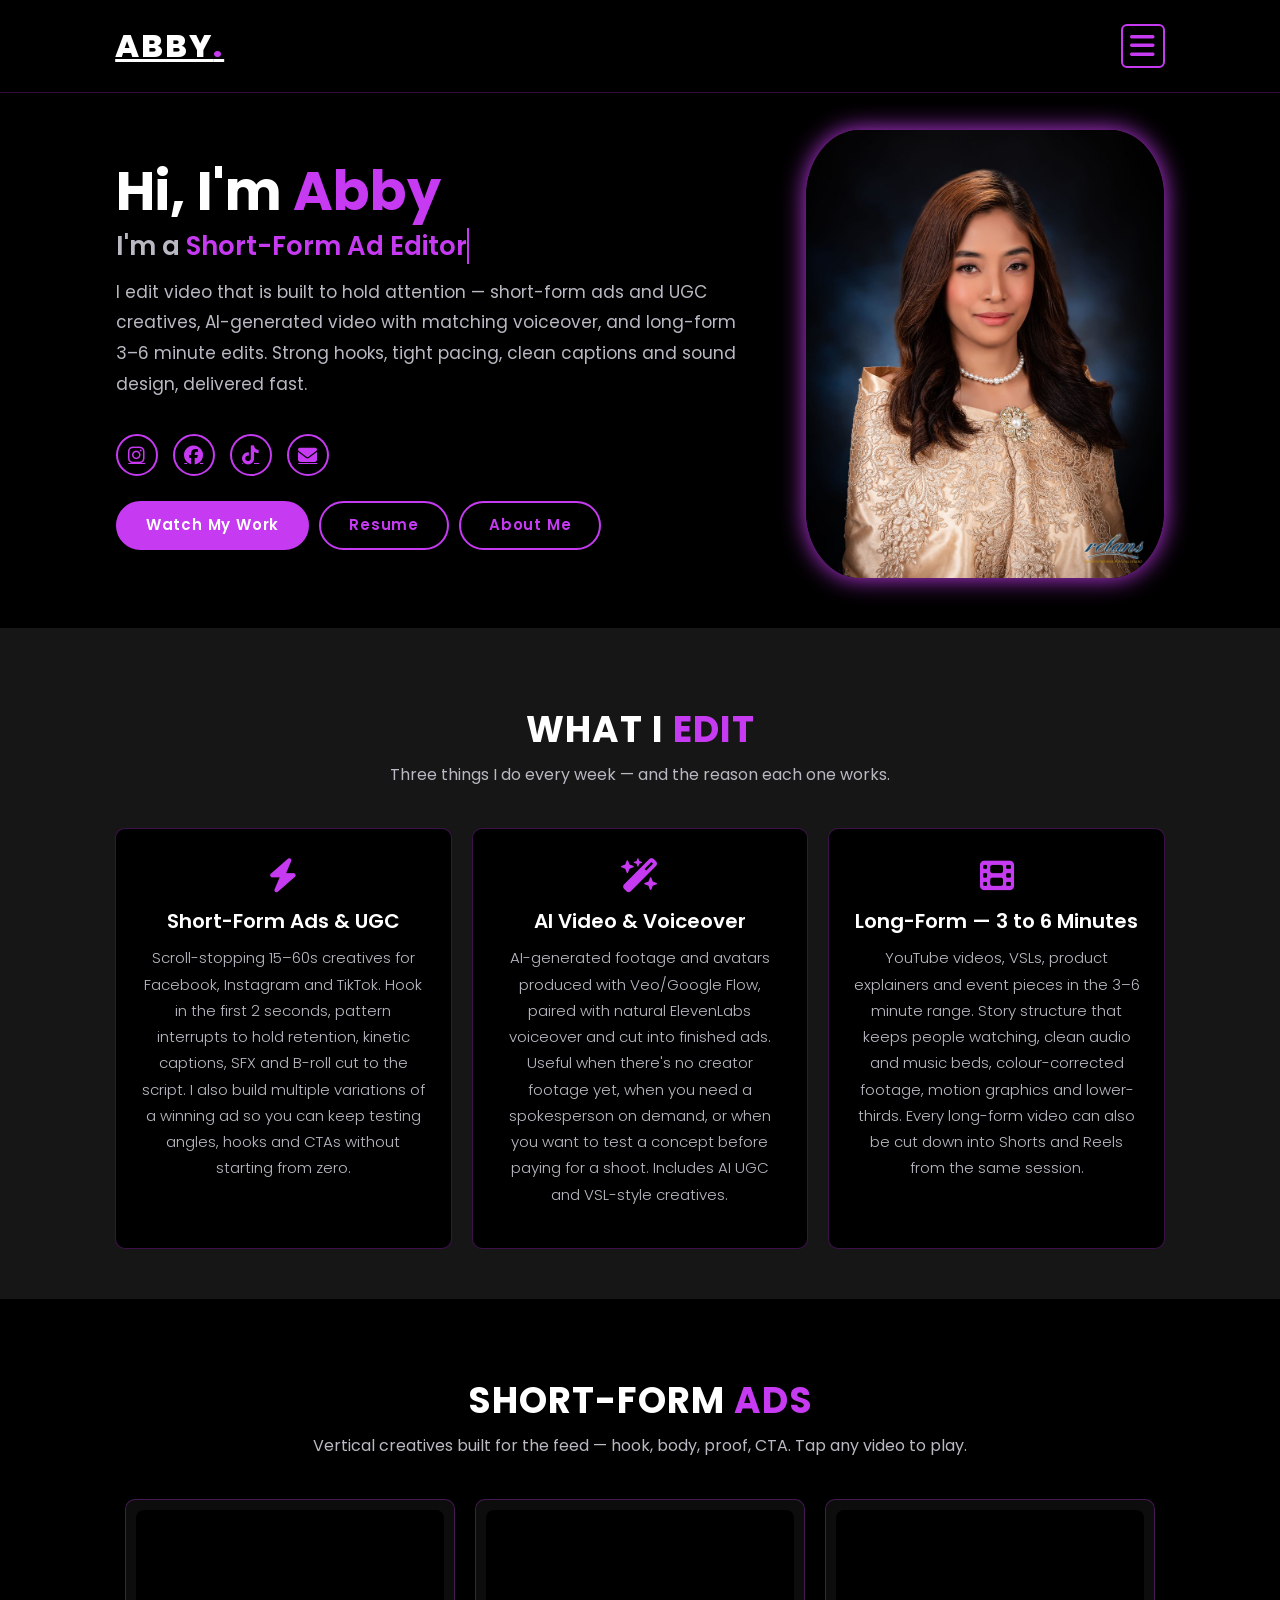
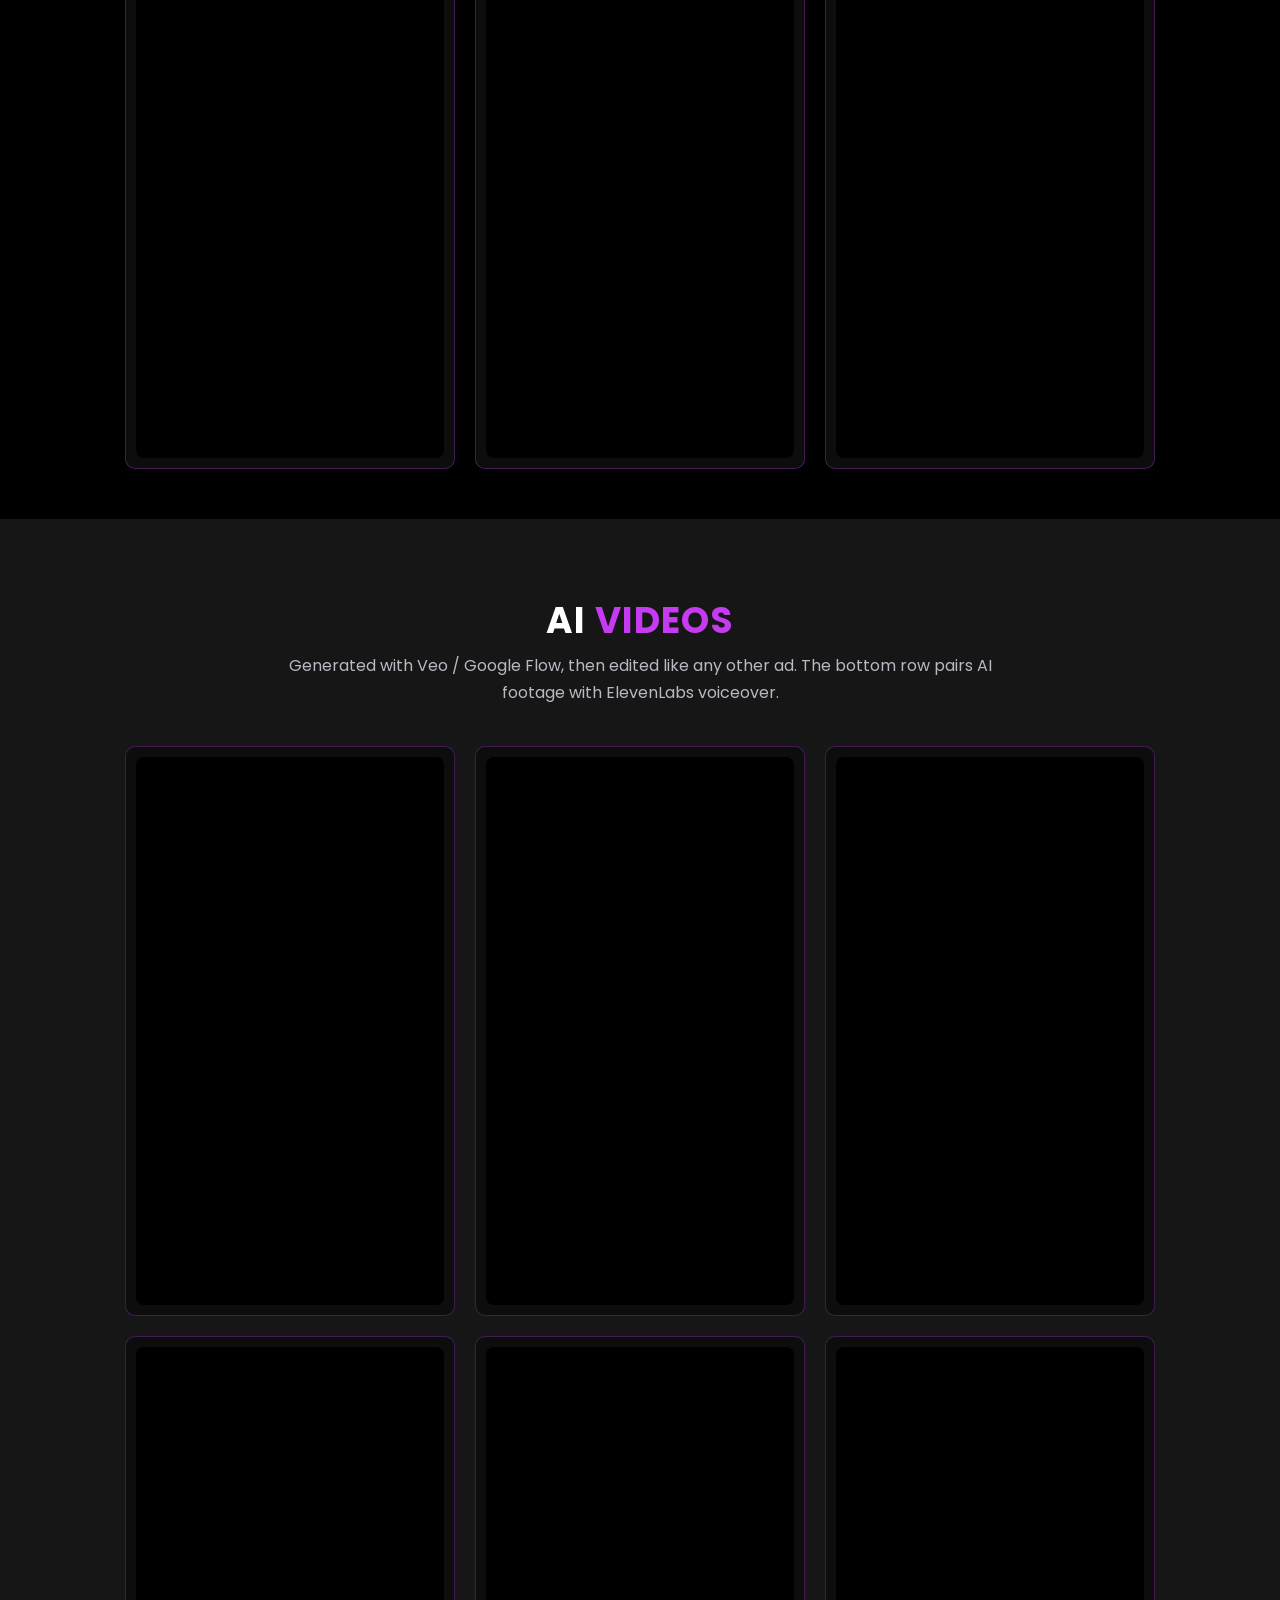
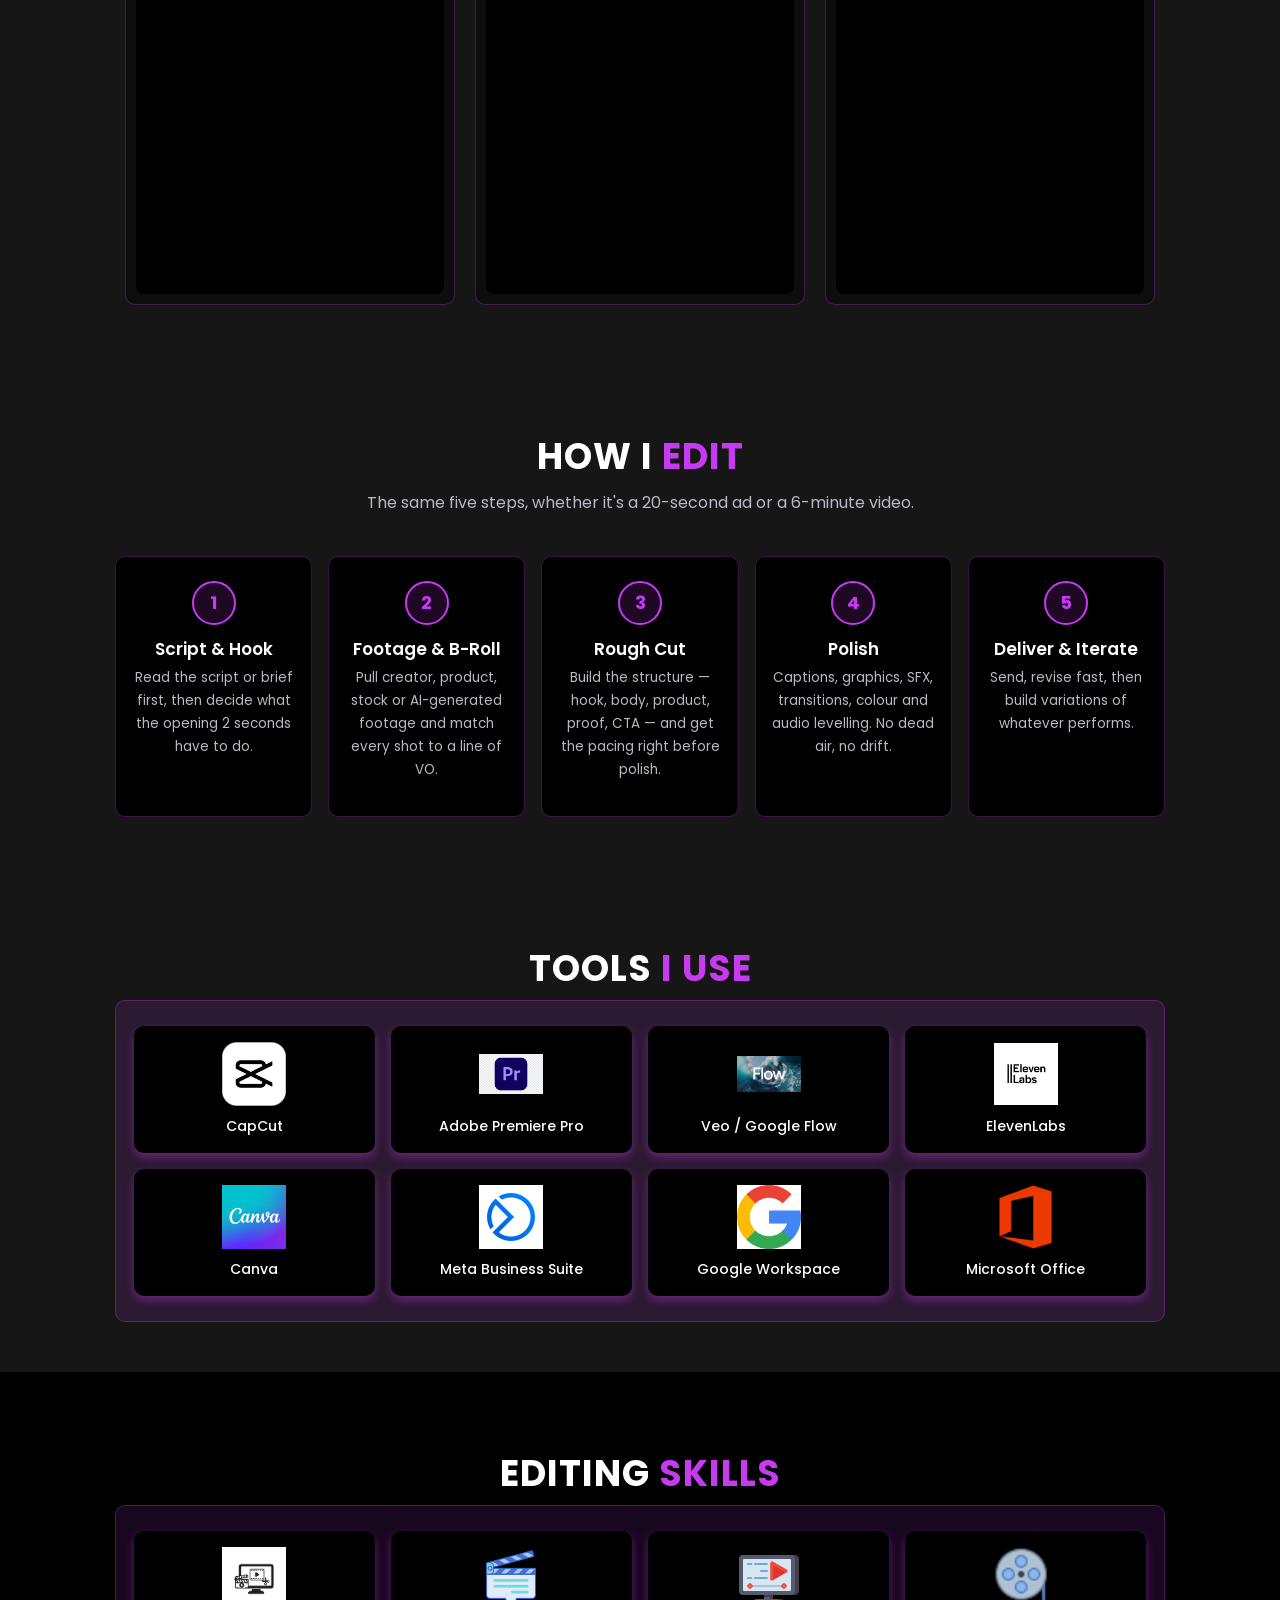
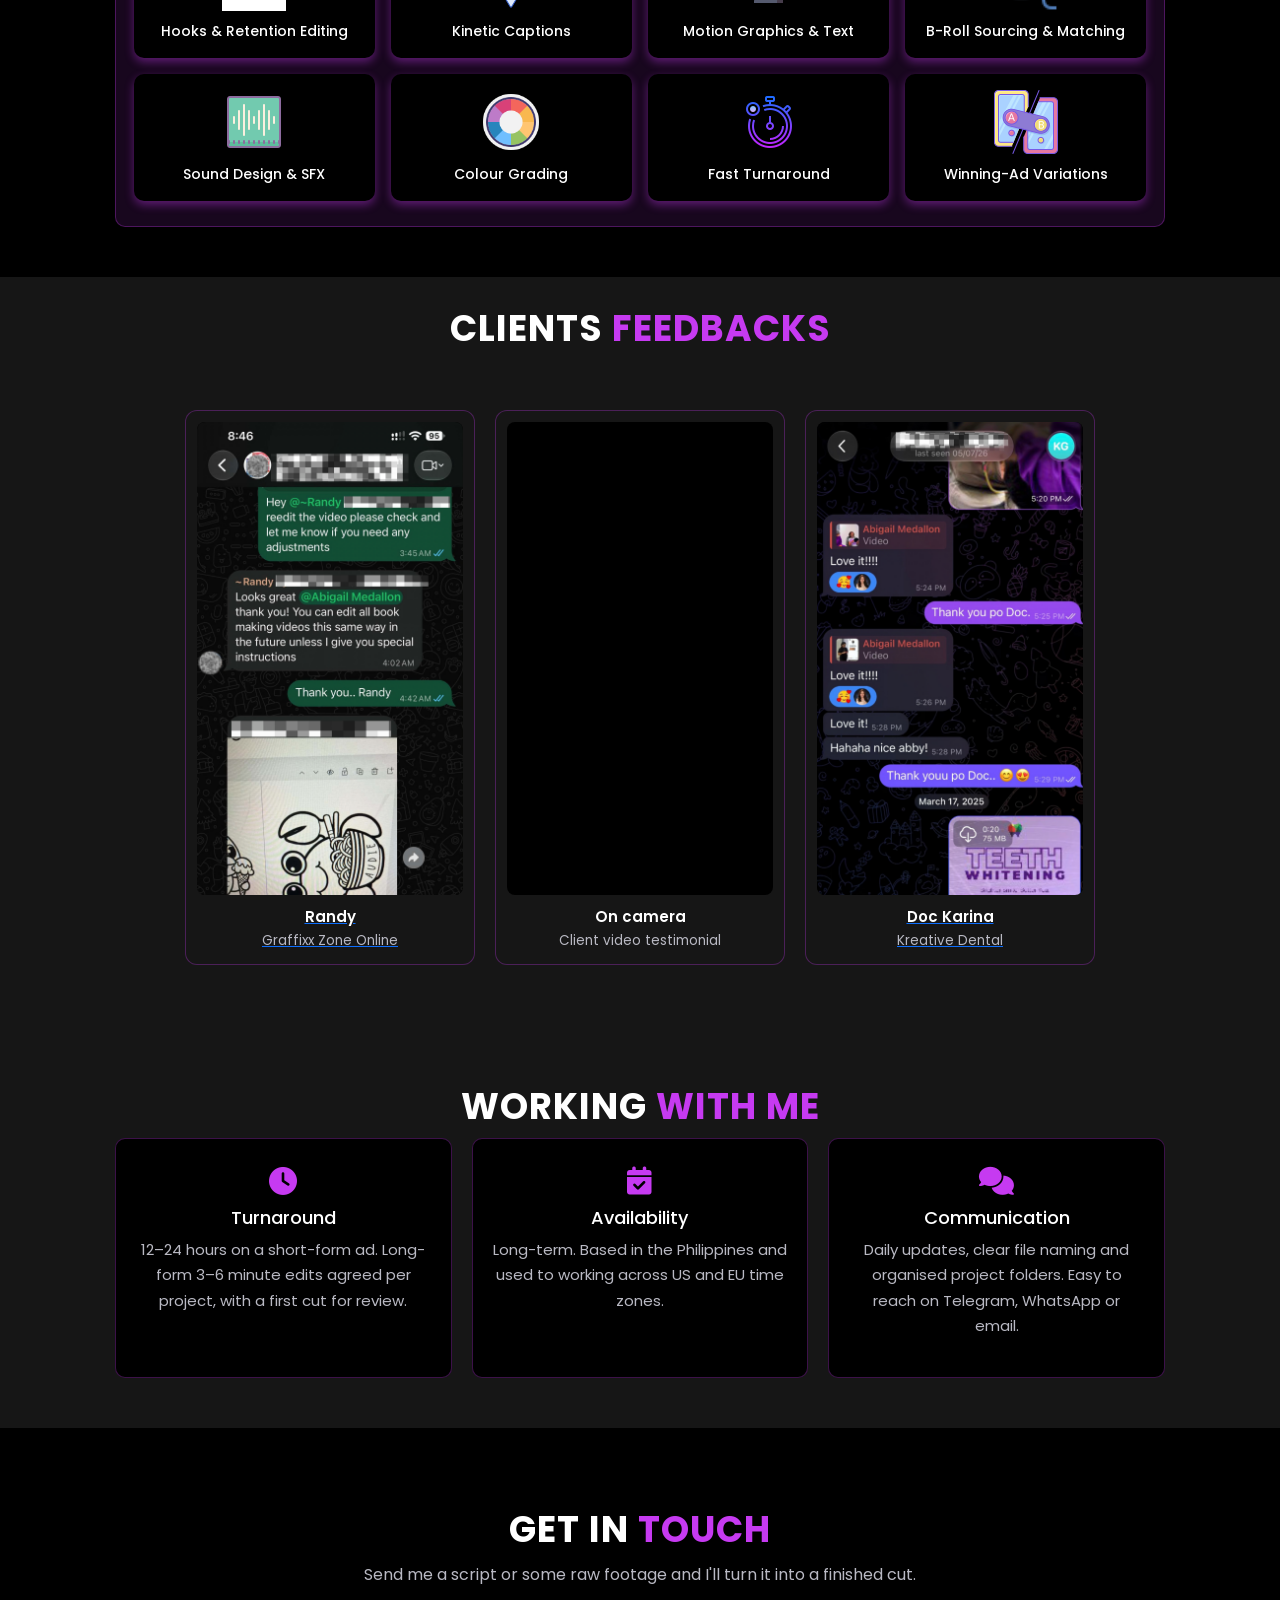
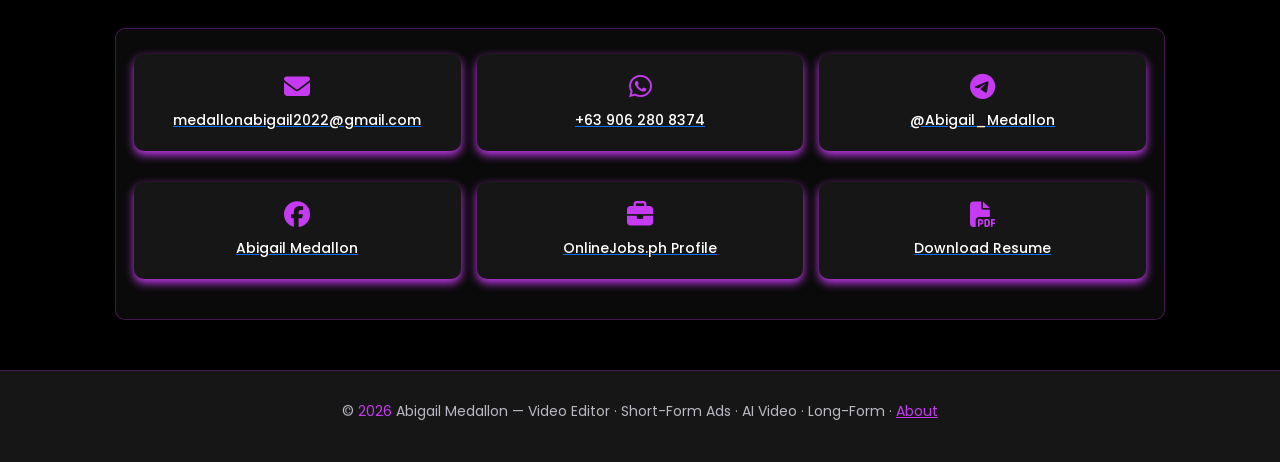
==== commit e7ec8c69: "Update index.html" ====
--- a/abby-video-portfolio/index.html
+++ b/abby-video-portfolio/index.html
@@ -276,7 +276,6 @@
             <div class="container">
                 <h2 class="heading">CLIENTS <span>FEEDBACKS</span></h2>
                 <div class="timeline-bs">
-                    <div class="timeline-line"></div>
           <div class="feedback-row">
     <a class="fb-panel" href="assets/image/Graffixx Zone Online.png" target="_blank" rel="noreferrer">
         <div class="fb-media">
--- a/abby-video-portfolio/assets/css/style.css
+++ b/abby-video-portfolio/assets/css/style.css
@@ -592,16 +592,6 @@
     padding: 2rem 0;
 }
 
-.timeline-bs .timeline-line {
-    position: absolute;
-    top: 0;
-    bottom: 0;
-    left: 50%;
-    transform: translateX(-50%);
-    width: 4px;
-    background: var(--main-color);
-    z-index: 0;
-}
 
 .timeline-bs .timeline-item {
     position: relative;
